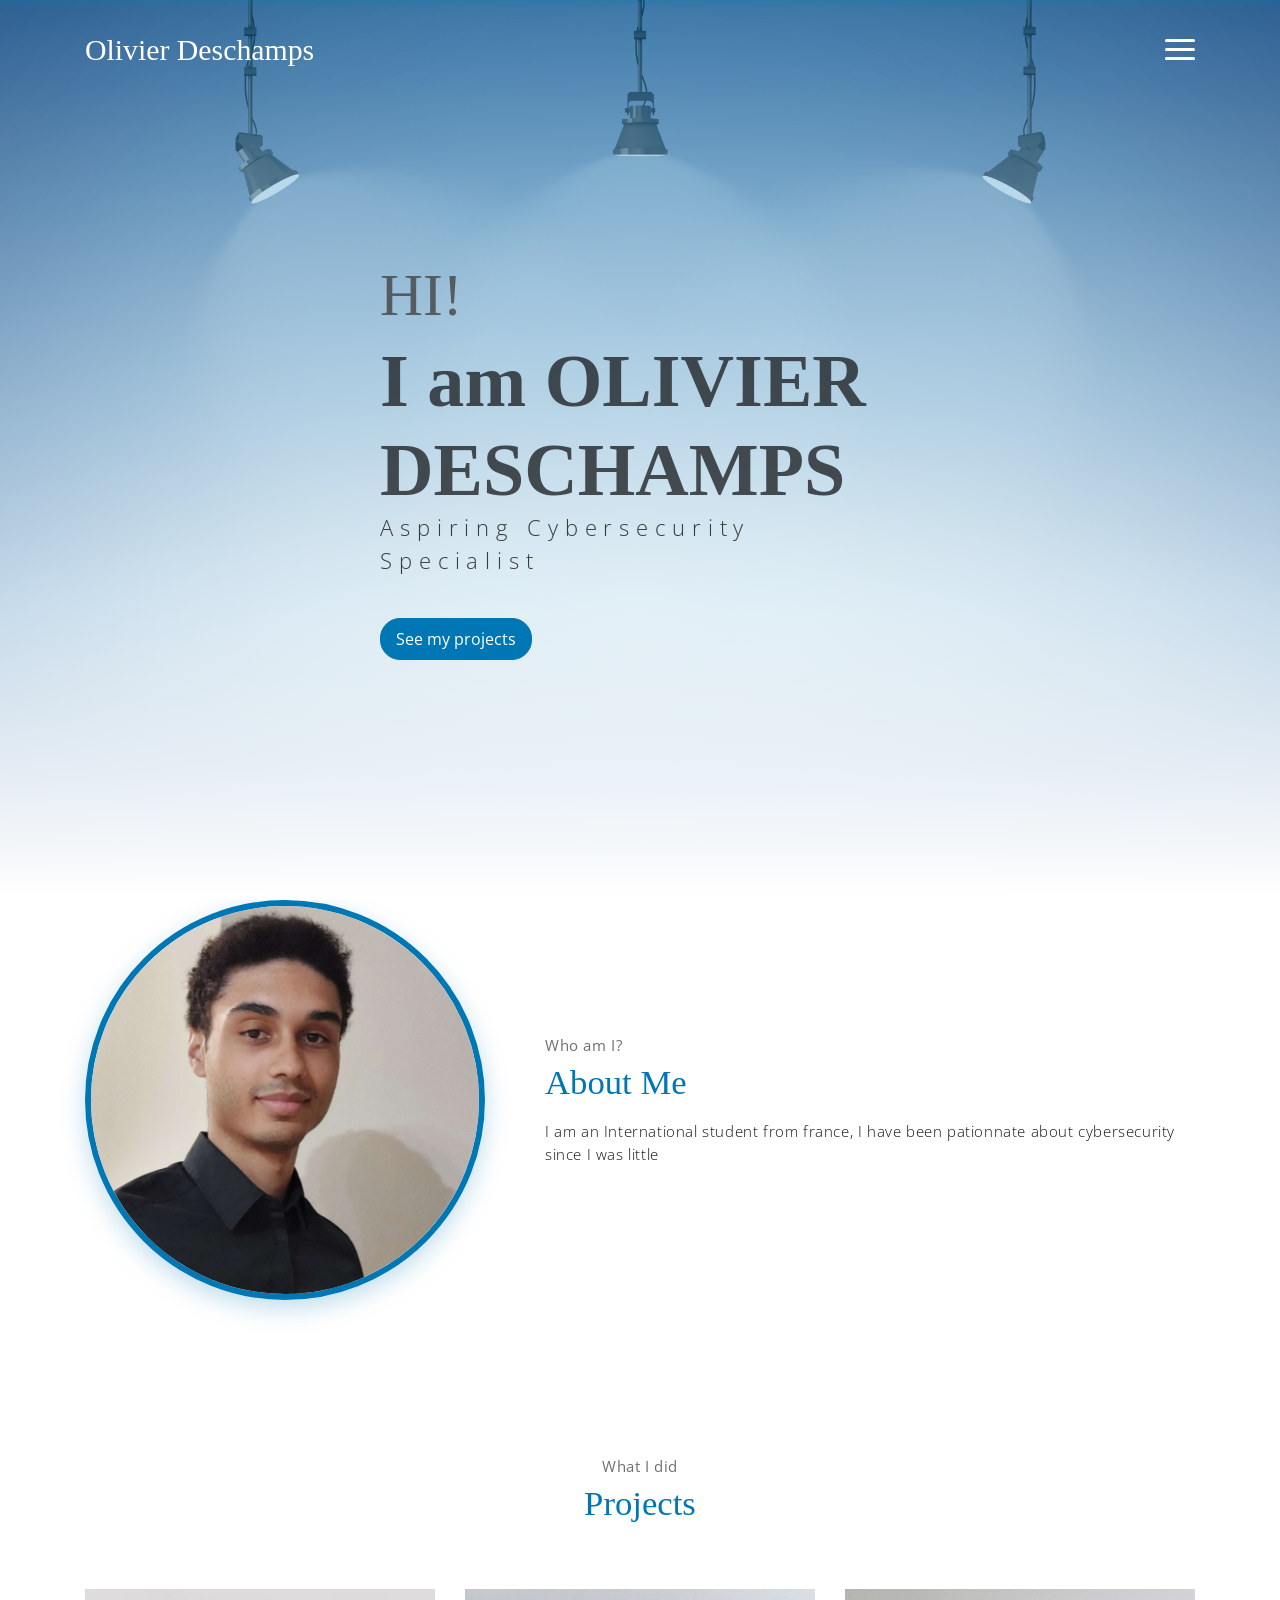
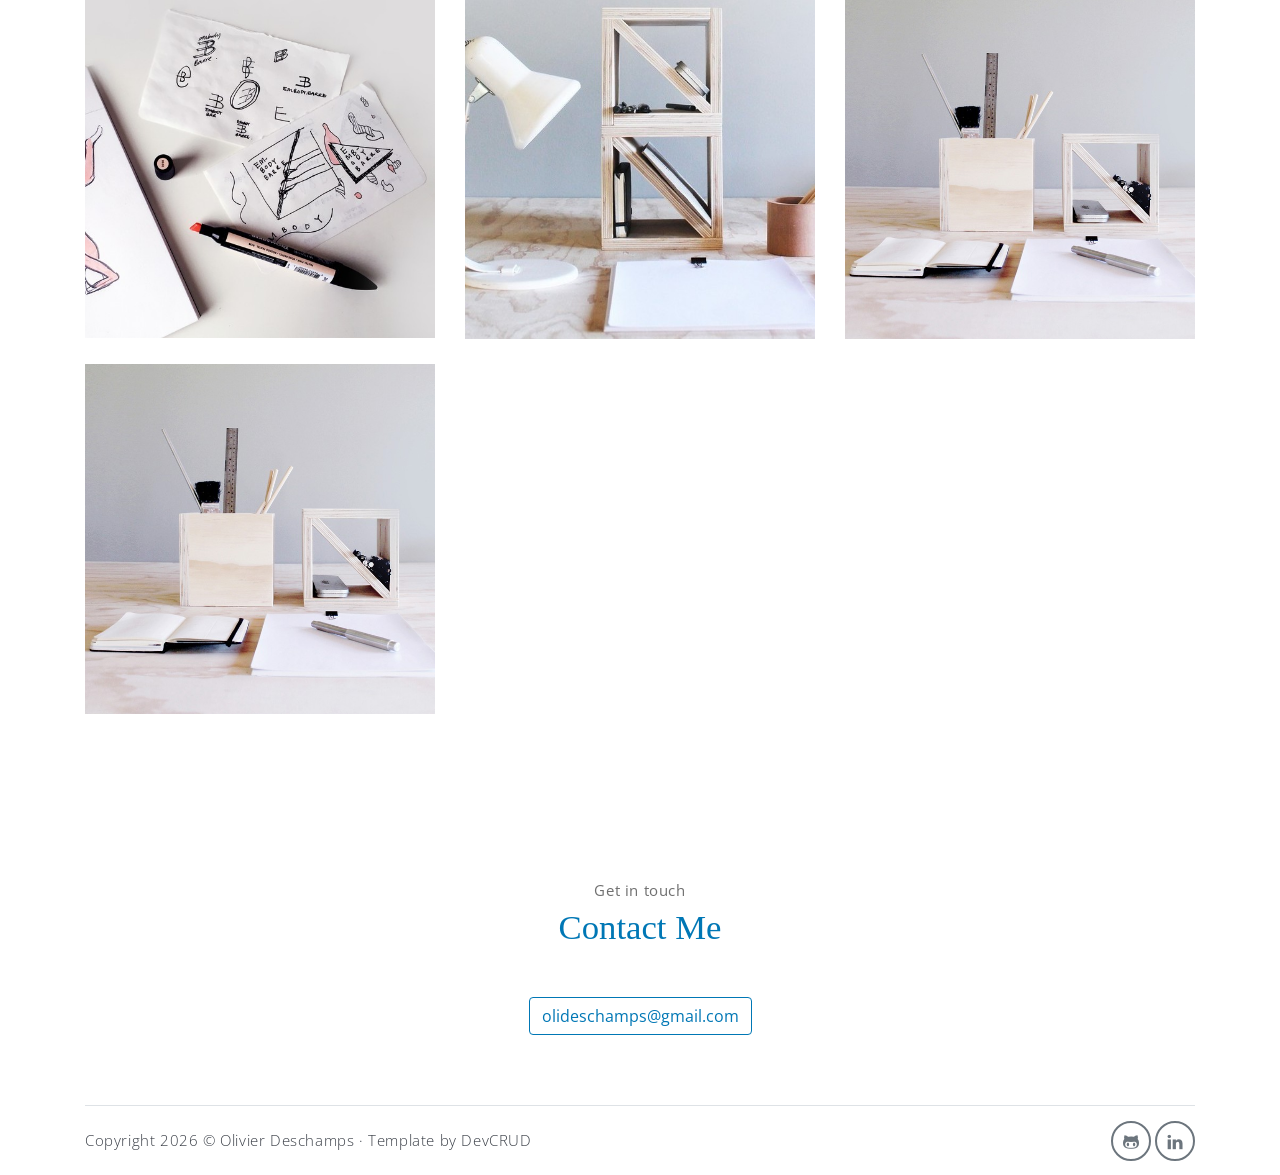
==== index.html @ 142bc1e8 "Changed the .md to html, Found a theme, Changed the theme to match what I wanted, Added my Picture, " ====
<!DOCTYPE html>
<html lang="en">

<head>
    <meta charset="utf-8">
    <meta name="viewport" content="width=device-width, initial-scale=1, shrink-to-fit=no">
    <meta name="description" content="Portfolio of YOUR NAME">
    <title>Olivier Deschamps | Portfolio</title>
    <link rel="stylesheet" href="assets/vendors/themify-icons/css/themify-icons.css">
    <link rel="stylesheet" href="assets/css/meyawo.css">
</head>

<body data-spy="scroll" data-target=".navbar" data-offset="40" id="home">

    <!-- Navbar -->
    <nav class="custom-navbar" data-spy="affix" data-offset-top="20">
        <div class="container">
            <a class="logo" href="index.html">Olivier Deschamps</a>
            <ul class="nav">
                <li class="item"><a class="link" href="#home">Home</a></li>
                <li class="item"><a class="link" href="#about">About</a></li>
                <li class="item"><a class="link" href="#portfolio">Projects</a></li>
                <li class="item"><a class="link" href="#contact">Contact</a></li>
            </ul>
            <a href="javascript:void(0)" id="nav-toggle" class="hamburger hamburger--elastic">
                <div class="hamburger-box">
                    <div class="hamburger-inner"></div>
                </div>
            </a>
        </div>
    </nav>

    <!-- Header -->
    <header id="home" class="header">
        <div class="overlay"></div>
        <div class="header-content container">
            <h1 class="header-title">
                <span class="up">HI!</span>
                <span class="down">I am OLIVIER DESCHAMPS</span>
            </h1>
            <p class="header-subtitle">Aspiring Cybersecurity Specialist</p>
            <a href="#portfolio" class="btn btn-primary">See my projects</a>
        </div>
    </header>

    <!-- About -->
    <section class="section pt-0" id="about">
        <div class="container text-center">
            <div class="about">
                <div class="about-img-holder">
                    <img src="assets/imgs/Olivier.jpg" class="about-img" alt="Photo of Olivier">
                </div>
                <div class="about-caption">
                    <p class="section-subtitle">Who am I?</p>
                    <h2 class="section-title mb-3">About Me</h2>
                    <p>I am an International student from france, I have been pationnate about cybersecurity since I was little</p>
                </div>
            </div>
        </div>
    </section>

    <!-- Projects -->
    <section class="section" id="portfolio">
        <div class="container text-center">
            <p class="section-subtitle">What I did</p>
            <h6 class="section-title mb-6">Projects</h6>
            <div class="row">
                <!-- Most recent project first. Copy one block per project. -->
                <div class="col-md-4">
                    <a href="projects/Azure_Disaster_Recovery_RTO_and_RPO/index.html" class="portfolio-card">
                        <img src="assets/imgs/folio-1.jpg" class="portfolio-card-img" alt="Project One">
                        <span class="portfolio-card-overlay">
                            <span class="portfolio-card-caption">
                                <h4>Project One</h4>
                                <p class="font-weight-normal">Short description</p>
                            </span>
                        </span>
                    </a>
                </div>
                <div class="col-md-4">
                    <a href="projects/project-two/index.html" class="portfolio-card">
                        <img src="assets/imgs/folio-2.jpg" class="portfolio-card-img" alt="Project Two">
                        <span class="portfolio-card-overlay">
                            <span class="portfolio-card-caption">
                                <h4>Project Two</h4>
                                <p class="font-weight-normal">Short description</p>
                            </span>
                        </span>
                    </a>
                </div>
                <div class="col-md-4">
                    <a href="projects/project-three/index.html" class="portfolio-card">
                        <img src="assets/imgs/folio-3.jpg" class="portfolio-card-img" alt="Project Three">
                        <span class="portfolio-card-overlay">
                            <span class="portfolio-card-caption">
                                <h4>Project Three</h4>
                                <p class="font-weight-normal">Short description</p>
                            </span>
                        </span>
                    </a>
                </div>
                                <div class="col-md-4">
                    <a href="projects/project-three/index.html" class="portfolio-card">
                        <img src="assets/imgs/folio-3.jpg" class="portfolio-card-img" alt="Project Three">
                        <span class="portfolio-card-overlay">
                            <span class="portfolio-card-caption">
                                <h4>Project Three</h4>
                                <p class="font-weight-normal">Short description</p>
                            </span>
                        </span>
                    </a>
                </div>
            </div>
        </div>
    </section>


<!-- Here is the DIV to Add Projects -->
<!-- <div class="col-md-4">
    <a href="projects/Azure_Disaster_Recovery_RTO_and_RPO/index.html" class="portfolio-card">
        <img src="assets/imgs/folio-1.jpg" class="portfolio-card-img" alt="Project One">
        <span class="portfolio-card-overlay">
            <span class="portfolio-card-caption">
                <h4>Project One</h4>
                <p class="font-weight-normal">Short description</p>
            </span>
        </span>
    </a>
</div> -->


    <!-- Contact (the template's form needs a backend, so use a plain email link) -->
    <section class="section" id="contact">
        <div class="container text-center">
            <p class="section-subtitle">Get in touch</p>
            <h6 class="section-title mb-5">Contact Me</h6>
            <a href="mailto:olideschamps@gmail.com" class="btn btn-outline-primary rounded">olideschamps@gmail.com</a>
        </div>
    </section>

    <!-- Footer -->
    <div class="container">
        <footer class="footer">
            <p class="mb-0">Copyright
                <script>document.write(new Date().getFullYear())</script> &copy; Olivier Deschamps
                &middot; Template by <a href="http://www.devcrud.com">DevCRUD</a>
            </p>
            <div class="social-links text-right m-auto ml-sm-auto">
                <a href="https://github.com/OliDeschamps" class="link"><i class="ti-github"></i></a>
                <a href="https://www.linkedin.com/in/olivier-deschamps/" class="link"><i class="ti-linkedin"></i></a>
            </div>
        </footer>
    </div>

    <script src="assets/vendors/jquery/jquery-3.4.1.js"></script>
    <script src="assets/vendors/bootstrap/bootstrap.bundle.js"></script>
    <script src="assets/vendors/bootstrap/bootstrap.affix.js"></script>
    <script src="assets/js/meyawo.js"></script>

</body>

</html>
---- assets/vendors/themify-icons/css/themify-icons.css ----
@font-face {
	font-family: 'themify';
	src:url("../fonts/themify.eot?-fvbane");
	src:url("../fonts/themify.eot?#iefix-fvbane") format("embedded-opentype"),
		url("../fonts/themify.woff?-fvbane") format("woff"),
		url("../fonts/themify.ttf?-fvbane") format("truetype"),
		url("../fonts/themify.svg?-fvbane#themify") format("svg");
	font-weight: normal;
	font-style: normal;
}

[class^="ti-"], [class*=" ti-"] {
	font-family: 'themify';
	speak: none;
	font-style: normal;
	font-weight: normal;
	font-variant: normal;
	text-transform: none;
	line-height: 1;

	/* Better Font Rendering =========== */
	-webkit-font-smoothing: antialiased;
	-moz-osx-font-smoothing: grayscale;
}

.ti-wand:before {
	content: "\e600";
}
.ti-volume:before {
	content: "\e601";
}
.ti-user:before {
	content: "\e602";
}
.ti-unlock:before {
	content: "\e603";
}
.ti-unlink:before {
	content: "\e604";
}
.ti-trash:before {
	content: "\e605";
}
.ti-thought:before {
	content: "\e606";
}
.ti-target:before {
	content: "\e607";
}
.ti-tag:before {
	content: "\e608";
}
.ti-tablet:before {
	content: "\e609";
}
.ti-star:before {
	content: "\e60a";
}
.ti-spray:before {
	content: "\e60b";
}
.ti-signal:before {
	content: "\e60c";
}
.ti-shopping-cart:before {
	content: "\e60d";
}
.ti-shopping-cart-full:before {
	content: "\e60e";
}
.ti-settings:before {
	content: "\e60f";
}
.ti-search:before {
	content: "\e610";
}
.ti-zoom-in:before {
	content: "\e611";
}
.ti-zoom-out:before {
	content: "\e612";
}
.ti-cut:before {
	content: "\e613";
}
.ti-ruler:before {
	content: "\e614";
}
.ti-ruler-pencil:before {
	content: "\e615";
}
.ti-ruler-alt:before {
	content: "\e616";
}
.ti-bookmark:before {
	content: "\e617";
}
.ti-bookmark-alt:before {
	content: "\e618";
}
.ti-reload:before {
	content: "\e619";
}
.ti-plus:before {
	content: "\e61a";
}
.ti-pin:before {
	content: "\e61b";
}
.ti-pencil:before {
	content: "\e61c";
}
.ti-pencil-alt:before {
	content: "\e61d";
}
.ti-paint-roller:before {
	content: "\e61e";
}
.ti-paint-bucket:before {
	content: "\e61f";
}
.ti-na:before {
	content: "\e620";
}
.ti-mobile:before {
	content: "\e621";
}
.ti-minus:before {
	content: "\e622";
}
.ti-medall:before {
	content: "\e623";
}
.ti-medall-alt:before {
	content: "\e624";
}
.ti-marker:before {
	content: "\e625";
}
.ti-marker-alt:before {
	content: "\e626";
}
.ti-arrow-up:before {
	content: "\e627";
}
.ti-arrow-right:before {
	content: "\e628";
}
.ti-arrow-left:before {
	content: "\e629";
}
.ti-arrow-down:before {
	content: "\e62a";
}
.ti-lock:before {
	content: "\e62b";
}
.ti-location-arrow:before {
	content: "\e62c";
}
.ti-link:before {
	content: "\e62d";
}
.ti-layout:before {
	content: "\e62e";
}
.ti-layers:before {
	content: "\e62f";
}
.ti-layers-alt:before {
	content: "\e630";
}
.ti-key:before {
	content: "\e631";
}
.ti-import:before {
	content: "\e632";
}
.ti-image:before {
	content: "\e633";
}
.ti-heart:before {
	content: "\e634";
}
.ti-heart-broken:before {
	content: "\e635";
}
.ti-hand-stop:before {
	content: "\e636";
}
.ti-hand-open:before {
	content: "\e637";
}
.ti-hand-drag:before {
	content: "\e638";
}
.ti-folder:before {
	content: "\e639";
}
.ti-flag:before {
	content: "\e63a";
}
.ti-flag-alt:before {
	content: "\e63b";
}
.ti-flag-alt-2:before {
	content: "\e63c";
}
.ti-eye:before {
	content: "\e63d";
}
.ti-export:before {
	content: "\e63e";
}
.ti-exchange-vertical:before {
	content: "\e63f";
}
.ti-desktop:before {
	content: "\e640";
}
.ti-cup:before {
	content: "\e641";
}
.ti-crown:before {
	content: "\e642";
}
.ti-comments:before {
	content: "\e643";
}
.ti-comment:before {
	content: "\e644";
}
.ti-comment-alt:before {
	content: "\e645";
}
.ti-close:before {
	content: "\e646";
}
.ti-clip:before {
	content: "\e647";
}
.ti-angle-up:before {
	content: "\e648";
}
.ti-angle-right:before {
	content: "\e649";
}
.ti-angle-left:before {
	content: "\e64a";
}
.ti-angle-down:before {
	content: "\e64b";
}
.ti-check:before {
	content: "\e64c";
}
.ti-check-box:before {
	content: "\e64d";
}
.ti-camera:before {
	content: "\e64e";
}
.ti-announcement:before {
	content: "\e64f";
}
.ti-brush:before {
	content: "\e650";
}
.ti-briefcase:before {
	content: "\e651";
}
.ti-bolt:before {
	content: "\e652";
}
.ti-bolt-alt:before {
	content: "\e653";
}
.ti-blackboard:before {
	content: "\e654";
}
.ti-bag:before {
	content: "\e655";
}
.ti-move:before {
	content: "\e656";
}
.ti-arrows-vertical:before {
	content: "\e657";
}
.ti-arrows-horizontal:before {
	content: "\e658";
}
.ti-fullscreen:before {
	content: "\e659";
}
.ti-arrow-top-right:before {
	content: "\e65a";
}
.ti-arrow-top-left:before {
	content: "\e65b";
}
.ti-arrow-circle-up:before {
	content: "\e65c";
}
.ti-arrow-circle-right:before {
	content: "\e65d";
}
.ti-arrow-circle-left:before {
	content: "\e65e";
}
.ti-arrow-circle-down:before {
	content: "\e65f";
}
.ti-angle-double-up:before {
	content: "\e660";
}
.ti-angle-double-right:before {
	content: "\e661";
}
.ti-angle-double-left:before {
	content: "\e662";
}
.ti-angle-double-down:before {
	content: "\e663";
}
.ti-zip:before {
	content: "\e664";
}
.ti-world:before {
	content: "\e665";
}
.ti-wheelchair:before {
	content: "\e666";
}
.ti-view-list:before {
	content: "\e667";
}
.ti-view-list-alt:before {
	content: "\e668";
}
.ti-view-grid:before {
	content: "\e669";
}
.ti-uppercase:before {
	content: "\e66a";
}
.ti-upload:before {
	content: "\e66b";
}
.ti-underline:before {
	content: "\e66c";
}
.ti-truck:before {
	content: "\e66d";
}
.ti-timer:before {
	content: "\e66e";
}
.ti-ticket:before {
	content: "\e66f";
}
.ti-thumb-up:before {
	content: "\e670";
}
.ti-thumb-down:before {
	content: "\e671";
}
.ti-text:before {
	content: "\e672";
}
.ti-stats-up:before {
	content: "\e673";
}
.ti-stats-down:before {
	content: "\e674";
}
.ti-split-v:before {
	content: "\e675";
}
.ti-split-h:before {
	content: "\e676";
}
.ti-smallcap:before {
	content: "\e677";
}
.ti-shine:before {
	content: "\e678";
}
.ti-shift-right:before {
	content: "\e679";
}
.ti-shift-left:before {
	content: "\e67a";
}
.ti-shield:before {
	content: "\e67b";
}
.ti-notepad:before {
	content: "\e67c";
}
.ti-server:before {
	content: "\e67d";
}
.ti-quote-right:before {
	content: "\e67e";
}
.ti-quote-left:before {
	content: "\e67f";
}
.ti-pulse:before {
	content: "\e680";
}
.ti-printer:before {
	content: "\e681";
}
.ti-power-off:before {
	content: "\e682";
}
.ti-plug:before {
	content: "\e683";
}
.ti-pie-chart:before {
	content: "\e684";
}
.ti-paragraph:before {
	content: "\e685";
}
.ti-panel:before {
	content: "\e686";
}
.ti-package:before {
	content: "\e687";
}
.ti-music:before {
	content: "\e688";
}
.ti-music-alt:before {
	content: "\e689";
}
.ti-mouse:before {
	content: "\e68a";
}
.ti-mouse-alt:before {
	content: "\e68b";
}
.ti-money:before {
	content: "\e68c";
}
.ti-microphone:before {
	content: "\e68d";
}
.ti-menu:before {
	content: "\e68e";
}
.ti-menu-alt:before {
	content: "\e68f";
}
.ti-map:before {
	content: "\e690";
}
.ti-map-alt:before {
	content: "\e691";
}
.ti-loop:before {
	content: "\e692";
}
.ti-location-pin:before {
	content: "\e693";
}
.ti-list:before {
	content: "\e694";
}
.ti-light-bulb:before {
	content: "\e695";
}
.ti-Italic:before {
	content: "\e696";
}
.ti-info:before {
	content: "\e697";
}
.ti-infinite:before {
	content: "\e698";
}
.ti-id-badge:before {
	content: "\e699";
}
.ti-hummer:before {
	content: "\e69a";
}
.ti-home:before {
	content: "\e69b";
}
.ti-help:before {
	content: "\e69c";
}
.ti-headphone:before {
	content: "\e69d";
}
.ti-harddrives:before {
	content: "\e69e";
}
.ti-harddrive:before {
	content: "\e69f";
}
.ti-gift:before {
	content: "\e6a0";
}
.ti-game:before {
	content: "\e6a1";
}
.ti-filter:before {
	content: "\e6a2";
}
.ti-files:before {
	content: "\e6a3";
}
.ti-file:before {
	content: "\e6a4";
}
.ti-eraser:before {
	content: "\e6a5";
}
.ti-envelope:before {
	content: "\e6a6";
}
.ti-download:before {
	content: "\e6a7";
}
.ti-direction:before {
	content: "\e6a8";
}
.ti-direction-alt:before {
	content: "\e6a9";
}
.ti-dashboard:before {
	content: "\e6aa";
}
.ti-control-stop:before {
	content: "\e6ab";
}
.ti-control-shuffle:before {
	content: "\e6ac";
}
.ti-control-play:before {
	content: "\e6ad";
}
.ti-control-pause:before {
	content: "\e6ae";
}
.ti-control-forward:before {
	content: "\e6af";
}
.ti-control-backward:before {
	content: "\e6b0";
}
.ti-cloud:before {
	content: "\e6b1";
}
.ti-cloud-up:before {
	content: "\e6b2";
}
.ti-cloud-down:before {
	content: "\e6b3";
}
.ti-clipboard:before {
	content: "\e6b4";
}
.ti-car:before {
	content: "\e6b5";
}
.ti-calendar:before {
	content: "\e6b6";
}
.ti-book:before {
	content: "\e6b7";
}
.ti-bell:before {
	content: "\e6b8";
}
.ti-basketball:before {
	content: "\e6b9";
}
.ti-bar-chart:before {
	content: "\e6ba";
}
.ti-bar-chart-alt:before {
	content: "\e6bb";
}
.ti-back-right:before {
	content: "\e6bc";
}
.ti-back-left:before {
	content: "\e6bd";
}
.ti-arrows-corner:before {
	content: "\e6be";
}
.ti-archive:before {
	content: "\e6bf";
}
.ti-anchor:before {
	content: "\e6c0";
}
.ti-align-right:before {
	content: "\e6c1";
}
.ti-align-left:before {
	content: "\e6c2";
}
.ti-align-justify:before {
	content: "\e6c3";
}
.ti-align-center:before {
	content: "\e6c4";
}
.ti-alert:before {
	content: "\e6c5";
}
.ti-alarm-clock:before {
	content: "\e6c6";
}
.ti-agenda:before {
	content: "\e6c7";
}
.ti-write:before {
	content: "\e6c8";
}
.ti-window:before {
	content: "\e6c9";
}
.ti-widgetized:before {
	content: "\e6ca";
}
.ti-widget:before {
	content: "\e6cb";
}
.ti-widget-alt:before {
	content: "\e6cc";
}
.ti-wallet:before {
	content: "\e6cd";
}
.ti-video-clapper:before {
	content: "\e6ce";
}
.ti-video-camera:before {
	content: "\e6cf";
}
.ti-vector:before {
	content: "\e6d0";
}
.ti-themify-logo:before {
	content: "\e6d1";
}
.ti-themify-favicon:before {
	content: "\e6d2";
}
.ti-themify-favicon-alt:before {
	content: "\e6d3";
}
.ti-support:before {
	content: "\e6d4";
}
.ti-stamp:before {
	content: "\e6d5";
}
.ti-split-v-alt:before {
	content: "\e6d6";
}
.ti-slice:before {
	content: "\e6d7";
}
.ti-shortcode:before {
	content: "\e6d8";
}
.ti-shift-right-alt:before {
	content: "\e6d9";
}
.ti-shift-left-alt:before {
	content: "\e6da";
}
.ti-ruler-alt-2:before {
	content: "\e6db";
}
.ti-receipt:before {
	content: "\e6dc";
}
.ti-pin2:before {
	content: "\e6dd";
}
.ti-pin-alt:before {
	content: "\e6de";
}
.ti-pencil-alt2:before {
	content: "\e6df";
}
.ti-palette:before {
	content: "\e6e0";
}
.ti-more:before {
	content: "\e6e1";
}
.ti-more-alt:before {
	content: "\e6e2";
}
.ti-microphone-alt:before {
	content: "\e6e3";
}
.ti-magnet:before {
	content: "\e6e4";
}
.ti-line-double:before {
	content: "\e6e5";
}
.ti-line-dotted:before {
	content: "\e6e6";
}
.ti-line-dashed:before {
	content: "\e6e7";
}
.ti-layout-width-full:before {
	content: "\e6e8";
}
.ti-layout-width-default:before {
	content: "\e6e9";
}
.ti-layout-width-default-alt:before {
	content: "\e6ea";
}
.ti-layout-tab:before {
	content: "\e6eb";
}
.ti-layout-tab-window:before {
	content: "\e6ec";
}
.ti-layout-tab-v:before {
	content: "\e6ed";
}
.ti-layout-tab-min:before {
	content: "\e6ee";
}
.ti-layout-slider:before {
	content: "\e6ef";
}
.ti-layout-slider-alt:before {
	content: "\e6f0";
}
.ti-layout-sidebar-right:before {
	content: "\e6f1";
}
.ti-layout-sidebar-none:before {
	content: "\e6f2";
}
.ti-layout-sidebar-left:before {
	content: "\e6f3";
}
.ti-layout-placeholder:before {
	content: "\e6f4";
}
.ti-layout-menu:before {
	content: "\e6f5";
}
.ti-layout-menu-v:before {
	content: "\e6f6";
}
.ti-layout-menu-separated:before {
	content: "\e6f7";
}
.ti-layout-menu-full:before {
	content: "\e6f8";
}
.ti-layout-media-right-alt:before {
	content: "\e6f9";
}
.ti-layout-media-right:before {
	content: "\e6fa";
}
.ti-layout-media-overlay:before {
	content: "\e6fb";
}
.ti-layout-media-overlay-alt:before {
	content: "\e6fc";
}
.ti-layout-media-overlay-alt-2:before {
	content: "\e6fd";
}
.ti-layout-media-left-alt:before {
	content: "\e6fe";
}
.ti-layout-media-left:before {
	content: "\e6ff";
}
.ti-layout-media-center-alt:before {
	content: "\e700";
}
.ti-layout-media-center:before {
	content: "\e701";
}
.ti-layout-list-thumb:before {
	content: "\e702";
}
.ti-layout-list-thumb-alt:before {
	content: "\e703";
}
.ti-layout-list-post:before {
	content: "\e704";
}
.ti-layout-list-large-image:before {
	content: "\e705";
}
.ti-layout-line-solid:before {
	content: "\e706";
}
.ti-layout-grid4:before {
	content: "\e707";
}
.ti-layout-grid3:before {
	content: "\e708";
}
.ti-layout-grid2:before {
	content: "\e709";
}
.ti-layout-grid2-thumb:before {
	content: "\e70a";
}
.ti-layout-cta-right:before {
	content: "\e70b";
}
.ti-layout-cta-left:before {
	content: "\e70c";
}
.ti-layout-cta-center:before {
	content: "\e70d";
}
.ti-layout-cta-btn-right:before {
	content: "\e70e";
}
.ti-layout-cta-btn-left:before {
	content: "\e70f";
}
.ti-layout-column4:before {
	content: "\e710";
}
.ti-layout-column3:before {
	content: "\e711";
}
.ti-layout-column2:before {
	content: "\e712";
}
.ti-layout-accordion-separated:before {
	content: "\e713";
}
.ti-layout-accordion-merged:before {
	content: "\e714";
}
.ti-layout-accordion-list:before {
	content: "\e715";
}
.ti-ink-pen:before {
	content: "\e716";
}
.ti-info-alt:before {
	content: "\e717";
}
.ti-help-alt:before {
	content: "\e718";
}
.ti-headphone-alt:before {
	content: "\e719";
}
.ti-hand-point-up:before {
	content: "\e71a";
}
.ti-hand-point-right:before {
	content: "\e71b";
}
.ti-hand-point-left:before {
	content: "\e71c";
}
.ti-hand-point-down:before {
	content: "\e71d";
}
.ti-gallery:before {
	content: "\e71e";
}
.ti-face-smile:before {
	content: "\e71f";
}
.ti-face-sad:before {
	content: "\e720";
}
.ti-credit-card:before {
	content: "\e721";
}
.ti-control-skip-forward:before {
	content: "\e722";
}
.ti-control-skip-backward:before {
	content: "\e723";
}
.ti-control-record:before {
	content: "\e724";
}
.ti-control-eject:before {
	content: "\e725";
}
.ti-comments-smiley:before {
	content: "\e726";
}
.ti-brush-alt:before {
	content: "\e727";
}
.ti-youtube:before {
	content: "\e728";
}
.ti-vimeo:before {
	content: "\e729";
}
.ti-twitter:before {
	content: "\e72a";
}
.ti-time:before {
	content: "\e72b";
}
.ti-tumblr:before {
	content: "\e72c";
}
.ti-skype:before {
	content: "\e72d";
}
.ti-share:before {
	content: "\e72e";
}
.ti-share-alt:before {
	content: "\e72f";
}
.ti-rocket:before {
	content: "\e730";
}
.ti-pinterest:before {
	content: "\e731";
}
.ti-new-window:before {
	content: "\e732";
}
.ti-microsoft:before {
	content: "\e733";
}
.ti-list-ol:before {
	content: "\e734";
}
.ti-linkedin:before {
	content: "\e735";
}
.ti-layout-sidebar-2:before {
	content: "\e736";
}
.ti-layout-grid4-alt:before {
	content: "\e737";
}
.ti-layout-grid3-alt:before {
	content: "\e738";
}
.ti-layout-grid2-alt:before {
	content: "\e739";
}
.ti-layout-column4-alt:before {
	content: "\e73a";
}
.ti-layout-column3-alt:before {
	content: "\e73b";
}
.ti-layout-column2-alt:before {
	content: "\e73c";
}
.ti-instagram:before {
	content: "\e73d";
}
.ti-google:before {
	content: "\e73e";
}
.ti-github:before {
	content: "\e73f";
}
.ti-flickr:before {
	content: "\e740";
}
.ti-facebook:before {
	content: "\e741";
}
.ti-dropbox:before {
	content: "\e742";
}
.ti-dribbble:before {
	content: "\e743";
}
.ti-apple:before {
	content: "\e744";
}
.ti-android:before {
	content: "\e745";
}
.ti-save:before {
	content: "\e746";
}
.ti-save-alt:before {
	content: "\e747";
}
.ti-yahoo:before {
	content: "\e748";
}
.ti-wordpress:before {
	content: "\e749";
}
.ti-vimeo-alt:before {
	content: "\e74a";
}
.ti-twitter-alt:before {
	content: "\e74b";
}
.ti-tumblr-alt:before {
	content: "\e74c";
}
.ti-trello:before {
	content: "\e74d";
}
.ti-stack-overflow:before {
	content: "\e74e";
}
.ti-soundcloud:before {
	content: "\e74f";
}
.ti-sharethis:before {
	content: "\e750";
}
.ti-sharethis-alt:before {
	content: "\e751";
}
.ti-reddit:before {
	content: "\e752";
}
.ti-pinterest-alt:before {
	content: "\e753";
}
.ti-microsoft-alt:before {
	content: "\e754";
}
.ti-linux:before {
	content: "\e755";
}
.ti-jsfiddle:before {
	content: "\e756";
}
.ti-joomla:before {
	content: "\e757";
}
.ti-html5:before {
	content: "\e758";
}
.ti-flickr-alt:before {
	content: "\e759";
}
.ti-email:before {
	content: "\e75a";
}
.ti-drupal:before {
	content: "\e75b";
}
.ti-dropbox-alt:before {
	content: "\e75c";
}
.ti-css3:before {
	content: "\e75d";
}
.ti-rss:before {
	content: "\e75e";
}
.ti-rss-alt:before {
	content: "\e75f";
}
---- assets/css/meyawo.css ----
@charset "UTF-8";
/*!
=========================================================
* Meyawo Landing page
=========================================================

* Copyright: 2019 DevCRUD (https://devcrud.com)
* Licensed: (https://devcrud.com/licenses)
* Coded by www.devcrud.com

=========================================================

* The above copyright notice and this permission notice shall be included in all copies or substantial portions of the Software.
*/


/*
My Comments:
Replaced all the #695aa6 with LinkedIn Blue #0077b5

Other Candidates were 
#67bed9 and #2b7a9e 


----

My Colors

Originals : #695aa6 ; 105, 90, 166 ; #594c8d, #544885, #4f437d
LinkedIn Professional Blue without soul : #0077b5 ; 0, 119, 181 ; #00689e ; #005b8a ; #00507a


*/

@import url("https://fonts.googleapis.com/css?family=Baloo+Paaji|Open+Sans:300,300i,400,400i,600,600i,700,700i");
:root {
  --blue: #1e549f;
  --indigo: #0077b5;
  --purple: #6f42c1;
  --pink: #e83e8c;
  --red: #ec185d;
  --orange: #ff6d02;
  --yellow: #ffc107;
  --green: #1bb74f;
  --teal: #20c997;
  --cyan: #17a2b8;
  --white: #fff;
  --gray: #6c757d;
  --gray-dark: #393e46;
  --primary: #0077b5;
  --secondary: #393e46;
  --success: #1bb74f;
  --info: #17a2b8;
  --warning: #ff6d02;
  --danger: #ec185d;
  --light: #f8f9fa;
  --dark: #212529;
  --breakpoint-xs: 0;
  --breakpoint-sm: 576px;
  --breakpoint-md: 768px;
  --breakpoint-lg: 992px;
  --breakpoint-xl: 1200px;
  --font-family-sans-serif: "Open Sans", sans-serif;
  --font-family-monospace: SFMono-Regular, Menlo, Monaco, Consolas, "Liberation Mono", "Courier New", monospace;
}

*,
*::before,
*::after {
  box-sizing: border-box;
}

html {
  font-family: sans-serif;
  line-height: 1.15;
  -webkit-text-size-adjust: 100%;
  -webkit-tap-highlight-color: rgba(0, 0, 0, 0);
}

article, aside, figcaption, figure, footer, header, hgroup, main, nav, section {
  display: block;
}

body {
  margin: 0;
  font-family: "Open Sans", sans-serif;
  font-size: 1rem;
  font-weight: 400;
  line-height: 1.5;
  color: #212529;
  text-align: left;
  background-color: #fff;
}

[tabindex="-1"]:focus {
  outline: 0 !important;
}

hr {
  box-sizing: content-box;
  height: 0;
  overflow: visible;
}

h1, h2, h3, h4, h5, h6 {
  margin-top: 0;
  margin-bottom: 0.5rem;
}

p {
  margin-top: 0;
  margin-bottom: 1rem;
}

abbr[title],
abbr[data-original-title] {
  text-decoration: underline;
  -webkit-text-decoration: underline dotted;
          text-decoration: underline dotted;
  cursor: help;
  border-bottom: 0;
  -webkit-text-decoration-skip-ink: none;
          text-decoration-skip-ink: none;
}

address {
  margin-bottom: 1rem;
  font-style: normal;
  line-height: inherit;
}

ol,
ul,
dl {
  margin-top: 0;
  margin-bottom: 1rem;
}

ol ol,
ul ul,
ol ul,
ul ol {
  margin-bottom: 0;
}

dt {
  font-weight: 700;
}

dd {
  margin-bottom: .5rem;
  margin-left: 0;
}

blockquote {
  margin: 0 0 1rem;
}

b,
strong {
  font-weight: bolder;
}

small {
  font-size: 80%;
}

sub,
sup {
  position: relative;
  font-size: 75%;
  line-height: 0;
  vertical-align: baseline;
}

sub {
  bottom: -.25em;
}

sup {
  top: -.5em;
}

a {
  color: #0077b5;
  text-decoration: none;
  background-color: transparent;
}

a:hover {
  color: #493f75;
  text-decoration: none;
}

a:not([href]):not([tabindex]) {
  color: inherit;
  text-decoration: none;
}

a:not([href]):not([tabindex]):hover, a:not([href]):not([tabindex]):focus {
  color: inherit;
  text-decoration: none;
}

a:not([href]):not([tabindex]):focus {
  outline: 0;
}

pre,
code,
kbd,
samp {
  font-family: SFMono-Regular, Menlo, Monaco, Consolas, "Liberation Mono", "Courier New", monospace;
  font-size: 1em;
}

pre {
  margin-top: 0;
  margin-bottom: 1rem;
  overflow: auto;
}

figure {
  margin: 0 0 1rem;
}

img {
  vertical-align: middle;
  border-style: none;
}

svg {
  overflow: hidden;
  vertical-align: middle;
}

table {
  border-collapse: collapse;
}

caption {
  padding-top: 0.75rem;
  padding-bottom: 0.75rem;
  color: #6c757d;
  text-align: left;
  caption-side: bottom;
}

th {
  text-align: inherit;
}

label {
  display: inline-block;
  margin-bottom: 0.5rem;
}

button {
  border-radius: 0;
}

button:focus {
  outline: 1px dotted;
  outline: 5px auto -webkit-focus-ring-color;
}

input,
button,
select,
optgroup,
textarea {
  margin: 0;
  font-family: inherit;
  font-size: inherit;
  line-height: inherit;
}

button,
input {
  overflow: visible;
}

button,
select {
  text-transform: none;
}

select {
  word-wrap: normal;
}

button,
[type="button"],
[type="reset"],
[type="submit"] {
  -webkit-appearance: button;
}

button:not(:disabled),
[type="button"]:not(:disabled),
[type="reset"]:not(:disabled),
[type="submit"]:not(:disabled) {
  cursor: pointer;
}

button::-moz-focus-inner,
[type="button"]::-moz-focus-inner,
[type="reset"]::-moz-focus-inner,
[type="submit"]::-moz-focus-inner {
  padding: 0;
  border-style: none;
}

input[type="radio"],
input[type="checkbox"] {
  box-sizing: border-box;
  padding: 0;
}

input[type="date"],
input[type="time"],
input[type="datetime-local"],
input[type="month"] {
  -webkit-appearance: listbox;
}

textarea {
  overflow: auto;
  resize: vertical;
}

fieldset {
  min-width: 0;
  padding: 0;
  margin: 0;
  border: 0;
}

legend {
  display: block;
  width: 100%;
  max-width: 100%;
  padding: 0;
  margin-bottom: .5rem;
  font-size: 1.5rem;
  line-height: inherit;
  color: inherit;
  white-space: normal;
}

progress {
  vertical-align: baseline;
}

[type="number"]::-webkit-inner-spin-button,
[type="number"]::-webkit-outer-spin-button {
  height: auto;
}

[type="search"] {
  outline-offset: -2px;
  -webkit-appearance: none;
}

[type="search"]::-webkit-search-decoration {
  -webkit-appearance: none;
}

::-webkit-file-upload-button {
  font: inherit;
  -webkit-appearance: button;
}

output {
  display: inline-block;
}

summary {
  display: list-item;
  cursor: pointer;
}

template {
  display: none;
}

[hidden] {
  display: none !important;
}

h1, h2, h3, h4, h5, h6,
.h1, .h2, .h3, .h4, .h5, .h6 {
  margin-bottom: 0.5rem;
  font-weight: 500;
  line-height: 1.2;
}

h1, .h1 {
  font-size: 2.5rem;
}

h2, .h2 {
  font-size: 2rem;
}

h3, .h3 {
  font-size: 1.75rem;
}

h4, .h4 {
  font-size: 1.5rem;
}

h5, .h5 {
  font-size: 1.25rem;
}

h6, .h6 {
  font-size: 1rem;
}

.lead {
  font-size: 1.25rem;
  font-weight: 300;
}

.display-1 {
  font-size: 6rem;
  font-weight: 300;
  line-height: 1.2;
}

.display-2 {
  font-size: 5.5rem;
  font-weight: 300;
  line-height: 1.2;
}

.display-3 {
  font-size: 4.5rem;
  font-weight: 300;
  line-height: 1.2;
}

.display-4 {
  font-size: 3.5rem;
  font-weight: 300;
  line-height: 1.2;
}

hr {
  margin-top: 1rem;
  margin-bottom: 1rem;
  border: 0;
  border-top: 1px solid rgba(0, 0, 0, 0.1);
}

small,
.small {
  font-size: 80%;
  font-weight: 400;
}

mark,
.mark {
  padding: 0.2em;
  background-color: #fcf8e3;
}

.list-unstyled {
  padding-left: 0;
  list-style: none;
}

.list-inline {
  padding-left: 0;
  list-style: none;
}

.list-inline-item {
  display: inline-block;
}

.list-inline-item:not(:last-child) {
  margin-right: 0.5rem;
}

.initialism {
  font-size: 90%;
  text-transform: uppercase;
}

.blockquote {
  margin-bottom: 1rem;
  font-size: 1.25rem;
}

.blockquote-footer {
  display: block;
  font-size: 80%;
  color: #6c757d;
}

.blockquote-footer::before {
  content: "\2014\00A0";
}

.img-fluid {
  max-width: 100%;
  height: auto;
}

.img-thumbnail {
  padding: 0.25rem;
  background-color: #fff;
  border: 1px solid #dee2e6;
  border-radius: 0.25rem;
  max-width: 100%;
  height: auto;
}

.figure {
  display: inline-block;
}

.figure-img {
  margin-bottom: 0.5rem;
  line-height: 1;
}

.figure-caption {
  font-size: 90%;
  color: #6c757d;
}

code {
  font-size: 87.5%;
  color: #e83e8c;
  word-break: break-word;
}

a > code {
  color: inherit;
}

kbd {
  padding: 0.2rem 0.4rem;
  font-size: 87.5%;
  color: #fff;
  background-color: #212529;
  border-radius: 0.2rem;
}

kbd kbd {
  padding: 0;
  font-size: 100%;
  font-weight: 700;
}

pre {
  display: block;
  font-size: 87.5%;
  color: #212529;
}

pre code {
  font-size: inherit;
  color: inherit;
  word-break: normal;
}

.pre-scrollable {
  max-height: 340px;
  overflow-y: scroll;
}

.container {
  width: 100%;
  padding-right: 15px;
  padding-left: 15px;
  margin-right: auto;
  margin-left: auto;
}

@media (min-width: 576px) {
  .container {
    max-width: 540px;
  }
}

@media (min-width: 768px) {
  .container {
    max-width: 720px;
  }
}

@media (min-width: 992px) {
  .container {
    max-width: 960px;
  }
}

@media (min-width: 1200px) {
  .container {
    max-width: 1140px;
  }
}

.container-fluid {
  width: 100%;
  padding-right: 15px;
  padding-left: 15px;
  margin-right: auto;
  margin-left: auto;
}

.row {
  display: -webkit-box;
  display: -webkit-flex;
  display: -ms-flexbox;
  display: flex;
  -webkit-flex-wrap: wrap;
      -ms-flex-wrap: wrap;
          flex-wrap: wrap;
  margin-right: -15px;
  margin-left: -15px;
}

.no-gutters {
  margin-right: 0;
  margin-left: 0;
}

.no-gutters > .col,
.no-gutters > [class*="col-"] {
  padding-right: 0;
  padding-left: 0;
}

.col-1, .col-2, .col-3, .col-4, .col-5, .col-6, .col-7, .col-8, .col-9, .col-10, .col-11, .col-12, .col,
.col-auto, .col-sm-1, .col-sm-2, .col-sm-3, .col-sm-4, .col-sm-5, .col-sm-6, .col-sm-7, .col-sm-8, .col-sm-9, .col-sm-10, .col-sm-11, .col-sm-12, .col-sm,
.col-sm-auto, .col-md-1, .col-md-2, .col-md-3, .col-md-4, .col-md-5, .col-md-6, .col-md-7, .col-md-8, .col-md-9, .col-md-10, .col-md-11, .col-md-12, .col-md,
.col-md-auto, .col-lg-1, .col-lg-2, .col-lg-3, .col-lg-4, .col-lg-5, .col-lg-6, .col-lg-7, .col-lg-8, .col-lg-9, .col-lg-10, .col-lg-11, .col-lg-12, .col-lg,
.col-lg-auto, .col-xl-1, .col-xl-2, .col-xl-3, .col-xl-4, .col-xl-5, .col-xl-6, .col-xl-7, .col-xl-8, .col-xl-9, .col-xl-10, .col-xl-11, .col-xl-12, .col-xl,
.col-xl-auto {
  position: relative;
  width: 100%;
  padding-right: 15px;
  padding-left: 15px;
}

.col {
  -webkit-flex-basis: 0;
      -ms-flex-preferred-size: 0;
          flex-basis: 0;
  -webkit-box-flex: 1;
  -webkit-flex-grow: 1;
      -ms-flex-positive: 1;
          flex-grow: 1;
  max-width: 100%;
}

.col-auto {
  -webkit-box-flex: 0;
  -webkit-flex: 0 0 auto;
      -ms-flex: 0 0 auto;
          flex: 0 0 auto;
  width: auto;
  max-width: 100%;
}

.col-1 {
  -webkit-box-flex: 0;
  -webkit-flex: 0 0 8.33333%;
      -ms-flex: 0 0 8.33333%;
          flex: 0 0 8.33333%;
  max-width: 8.33333%;
}

.col-2 {
  -webkit-box-flex: 0;
  -webkit-flex: 0 0 16.66667%;
      -ms-flex: 0 0 16.66667%;
          flex: 0 0 16.66667%;
  max-width: 16.66667%;
}

.col-3 {
  -webkit-box-flex: 0;
  -webkit-flex: 0 0 25%;
      -ms-flex: 0 0 25%;
          flex: 0 0 25%;
  max-width: 25%;
}

.col-4 {
  -webkit-box-flex: 0;
  -webkit-flex: 0 0 33.33333%;
      -ms-flex: 0 0 33.33333%;
          flex: 0 0 33.33333%;
  max-width: 33.33333%;
}

.col-5 {
  -webkit-box-flex: 0;
  -webkit-flex: 0 0 41.66667%;
      -ms-flex: 0 0 41.66667%;
          flex: 0 0 41.66667%;
  max-width: 41.66667%;
}

.col-6 {
  -webkit-box-flex: 0;
  -webkit-flex: 0 0 50%;
      -ms-flex: 0 0 50%;
          flex: 0 0 50%;
  max-width: 50%;
}

.col-7 {
  -webkit-box-flex: 0;
  -webkit-flex: 0 0 58.33333%;
      -ms-flex: 0 0 58.33333%;
          flex: 0 0 58.33333%;
  max-width: 58.33333%;
}

.col-8 {
  -webkit-box-flex: 0;
  -webkit-flex: 0 0 66.66667%;
      -ms-flex: 0 0 66.66667%;
          flex: 0 0 66.66667%;
  max-width: 66.66667%;
}

.col-9 {
  -webkit-box-flex: 0;
  -webkit-flex: 0 0 75%;
      -ms-flex: 0 0 75%;
          flex: 0 0 75%;
  max-width: 75%;
}

.col-10 {
  -webkit-box-flex: 0;
  -webkit-flex: 0 0 83.33333%;
      -ms-flex: 0 0 83.33333%;
          flex: 0 0 83.33333%;
  max-width: 83.33333%;
}

.col-11 {
  -webkit-box-flex: 0;
  -webkit-flex: 0 0 91.66667%;
      -ms-flex: 0 0 91.66667%;
          flex: 0 0 91.66667%;
  max-width: 91.66667%;
}

.col-12 {
  -webkit-box-flex: 0;
  -webkit-flex: 0 0 100%;
      -ms-flex: 0 0 100%;
          flex: 0 0 100%;
  max-width: 100%;
}

.order-first {
  -webkit-box-ordinal-group: 0;
  -webkit-order: -1;
      -ms-flex-order: -1;
          order: -1;
}

.order-last {
  -webkit-box-ordinal-group: 14;
  -webkit-order: 13;
      -ms-flex-order: 13;
          order: 13;
}

.order-0 {
  -webkit-box-ordinal-group: 1;
  -webkit-order: 0;
      -ms-flex-order: 0;
          order: 0;
}

.order-1 {
  -webkit-box-ordinal-group: 2;
  -webkit-order: 1;
      -ms-flex-order: 1;
          order: 1;
}

.order-2 {
  -webkit-box-ordinal-group: 3;
  -webkit-order: 2;
      -ms-flex-order: 2;
          order: 2;
}

.order-3 {
  -webkit-box-ordinal-group: 4;
  -webkit-order: 3;
      -ms-flex-order: 3;
          order: 3;
}

.order-4 {
  -webkit-box-ordinal-group: 5;
  -webkit-order: 4;
      -ms-flex-order: 4;
          order: 4;
}

.order-5 {
  -webkit-box-ordinal-group: 6;
  -webkit-order: 5;
      -ms-flex-order: 5;
          order: 5;
}

.order-6 {
  -webkit-box-ordinal-group: 7;
  -webkit-order: 6;
      -ms-flex-order: 6;
          order: 6;
}

.order-7 {
  -webkit-box-ordinal-group: 8;
  -webkit-order: 7;
      -ms-flex-order: 7;
          order: 7;
}

.order-8 {
  -webkit-box-ordinal-group: 9;
  -webkit-order: 8;
      -ms-flex-order: 8;
          order: 8;
}

.order-9 {
  -webkit-box-ordinal-group: 10;
  -webkit-order: 9;
      -ms-flex-order: 9;
          order: 9;
}

.order-10 {
  -webkit-box-ordinal-group: 11;
  -webkit-order: 10;
      -ms-flex-order: 10;
          order: 10;
}

.order-11 {
  -webkit-box-ordinal-group: 12;
  -webkit-order: 11;
      -ms-flex-order: 11;
          order: 11;
}

.order-12 {
  -webkit-box-ordinal-group: 13;
  -webkit-order: 12;
      -ms-flex-order: 12;
          order: 12;
}

.offset-1 {
  margin-left: 8.33333%;
}

.offset-2 {
  margin-left: 16.66667%;
}

.offset-3 {
  margin-left: 25%;
}

.offset-4 {
  margin-left: 33.33333%;
}

.offset-5 {
  margin-left: 41.66667%;
}

.offset-6 {
  margin-left: 50%;
}

.offset-7 {
  margin-left: 58.33333%;
}

.offset-8 {
  margin-left: 66.66667%;
}

.offset-9 {
  margin-left: 75%;
}

.offset-10 {
  margin-left: 83.33333%;
}

.offset-11 {
  margin-left: 91.66667%;
}

@media (min-width: 576px) {
  .col-sm {
    -webkit-flex-basis: 0;
        -ms-flex-preferred-size: 0;
            flex-basis: 0;
    -webkit-box-flex: 1;
    -webkit-flex-grow: 1;
        -ms-flex-positive: 1;
            flex-grow: 1;
    max-width: 100%;
  }
  .col-sm-auto {
    -webkit-box-flex: 0;
    -webkit-flex: 0 0 auto;
        -ms-flex: 0 0 auto;
            flex: 0 0 auto;
    width: auto;
    max-width: 100%;
  }
  .col-sm-1 {
    -webkit-box-flex: 0;
    -webkit-flex: 0 0 8.33333%;
        -ms-flex: 0 0 8.33333%;
            flex: 0 0 8.33333%;
    max-width: 8.33333%;
  }
  .col-sm-2 {
    -webkit-box-flex: 0;
    -webkit-flex: 0 0 16.66667%;
        -ms-flex: 0 0 16.66667%;
            flex: 0 0 16.66667%;
    max-width: 16.66667%;
  }
  .col-sm-3 {
    -webkit-box-flex: 0;
    -webkit-flex: 0 0 25%;
        -ms-flex: 0 0 25%;
            flex: 0 0 25%;
    max-width: 25%;
  }
  .col-sm-4 {
    -webkit-box-flex: 0;
    -webkit-flex: 0 0 33.33333%;
        -ms-flex: 0 0 33.33333%;
            flex: 0 0 33.33333%;
    max-width: 33.33333%;
  }
  .col-sm-5 {
    -webkit-box-flex: 0;
    -webkit-flex: 0 0 41.66667%;
        -ms-flex: 0 0 41.66667%;
            flex: 0 0 41.66667%;
    max-width: 41.66667%;
  }
  .col-sm-6 {
    -webkit-box-flex: 0;
    -webkit-flex: 0 0 50%;
        -ms-flex: 0 0 50%;
            flex: 0 0 50%;
    max-width: 50%;
  }
  .col-sm-7 {
    -webkit-box-flex: 0;
    -webkit-flex: 0 0 58.33333%;
        -ms-flex: 0 0 58.33333%;
            flex: 0 0 58.33333%;
    max-width: 58.33333%;
  }
  .col-sm-8 {
    -webkit-box-flex: 0;
    -webkit-flex: 0 0 66.66667%;
        -ms-flex: 0 0 66.66667%;
            flex: 0 0 66.66667%;
    max-width: 66.66667%;
  }
  .col-sm-9 {
    -webkit-box-flex: 0;
    -webkit-flex: 0 0 75%;
        -ms-flex: 0 0 75%;
            flex: 0 0 75%;
    max-width: 75%;
  }
  .col-sm-10 {
    -webkit-box-flex: 0;
    -webkit-flex: 0 0 83.33333%;
        -ms-flex: 0 0 83.33333%;
            flex: 0 0 83.33333%;
    max-width: 83.33333%;
  }
  .col-sm-11 {
    -webkit-box-flex: 0;
    -webkit-flex: 0 0 91.66667%;
        -ms-flex: 0 0 91.66667%;
            flex: 0 0 91.66667%;
    max-width: 91.66667%;
  }
  .col-sm-12 {
    -webkit-box-flex: 0;
    -webkit-flex: 0 0 100%;
        -ms-flex: 0 0 100%;
            flex: 0 0 100%;
    max-width: 100%;
  }
  .order-sm-first {
    -webkit-box-ordinal-group: 0;
    -webkit-order: -1;
        -ms-flex-order: -1;
            order: -1;
  }
  .order-sm-last {
    -webkit-box-ordinal-group: 14;
    -webkit-order: 13;
        -ms-flex-order: 13;
            order: 13;
  }
  .order-sm-0 {
    -webkit-box-ordinal-group: 1;
    -webkit-order: 0;
        -ms-flex-order: 0;
            order: 0;
  }
  .order-sm-1 {
    -webkit-box-ordinal-group: 2;
    -webkit-order: 1;
        -ms-flex-order: 1;
            order: 1;
  }
  .order-sm-2 {
    -webkit-box-ordinal-group: 3;
    -webkit-order: 2;
        -ms-flex-order: 2;
            order: 2;
  }
  .order-sm-3 {
    -webkit-box-ordinal-group: 4;
    -webkit-order: 3;
        -ms-flex-order: 3;
            order: 3;
  }
  .order-sm-4 {
    -webkit-box-ordinal-group: 5;
    -webkit-order: 4;
        -ms-flex-order: 4;
            order: 4;
  }
  .order-sm-5 {
    -webkit-box-ordinal-group: 6;
    -webkit-order: 5;
        -ms-flex-order: 5;
            order: 5;
  }
  .order-sm-6 {
    -webkit-box-ordinal-group: 7;
    -webkit-order: 6;
        -ms-flex-order: 6;
            order: 6;
  }
  .order-sm-7 {
    -webkit-box-ordinal-group: 8;
    -webkit-order: 7;
        -ms-flex-order: 7;
            order: 7;
  }
  .order-sm-8 {
    -webkit-box-ordinal-group: 9;
    -webkit-order: 8;
        -ms-flex-order: 8;
            order: 8;
  }
  .order-sm-9 {
    -webkit-box-ordinal-group: 10;
    -webkit-order: 9;
        -ms-flex-order: 9;
            order: 9;
  }
  .order-sm-10 {
    -webkit-box-ordinal-group: 11;
    -webkit-order: 10;
        -ms-flex-order: 10;
            order: 10;
  }
  .order-sm-11 {
    -webkit-box-ordinal-group: 12;
    -webkit-order: 11;
        -ms-flex-order: 11;
            order: 11;
  }
  .order-sm-12 {
    -webkit-box-ordinal-group: 13;
    -webkit-order: 12;
        -ms-flex-order: 12;
            order: 12;
  }
  .offset-sm-0 {
    margin-left: 0;
  }
  .offset-sm-1 {
    margin-left: 8.33333%;
  }
  .offset-sm-2 {
    margin-left: 16.66667%;
  }
  .offset-sm-3 {
    margin-left: 25%;
  }
  .offset-sm-4 {
    margin-left: 33.33333%;
  }
  .offset-sm-5 {
    margin-left: 41.66667%;
  }
  .offset-sm-6 {
    margin-left: 50%;
  }
  .offset-sm-7 {
    margin-left: 58.33333%;
  }
  .offset-sm-8 {
    margin-left: 66.66667%;
  }
  .offset-sm-9 {
    margin-left: 75%;
  }
  .offset-sm-10 {
    margin-left: 83.33333%;
  }
  .offset-sm-11 {
    margin-left: 91.66667%;
  }
}

@media (min-width: 768px) {
  .col-md {
    -webkit-flex-basis: 0;
        -ms-flex-preferred-size: 0;
            flex-basis: 0;
    -webkit-box-flex: 1;
    -webkit-flex-grow: 1;
        -ms-flex-positive: 1;
            flex-grow: 1;
    max-width: 100%;
  }
  .col-md-auto {
    -webkit-box-flex: 0;
    -webkit-flex: 0 0 auto;
        -ms-flex: 0 0 auto;
            flex: 0 0 auto;
    width: auto;
    max-width: 100%;
  }
  .col-md-1 {
    -webkit-box-flex: 0;
    -webkit-flex: 0 0 8.33333%;
        -ms-flex: 0 0 8.33333%;
            flex: 0 0 8.33333%;
    max-width: 8.33333%;
  }
  .col-md-2 {
    -webkit-box-flex: 0;
    -webkit-flex: 0 0 16.66667%;
        -ms-flex: 0 0 16.66667%;
            flex: 0 0 16.66667%;
    max-width: 16.66667%;
  }
  .col-md-3 {
    -webkit-box-flex: 0;
    -webkit-flex: 0 0 25%;
        -ms-flex: 0 0 25%;
            flex: 0 0 25%;
    max-width: 25%;
  }
  .col-md-4 {
    -webkit-box-flex: 0;
    -webkit-flex: 0 0 33.33333%;
        -ms-flex: 0 0 33.33333%;
            flex: 0 0 33.33333%;
    max-width: 33.33333%;
  }
  .col-md-5 {
    -webkit-box-flex: 0;
    -webkit-flex: 0 0 41.66667%;
        -ms-flex: 0 0 41.66667%;
            flex: 0 0 41.66667%;
    max-width: 41.66667%;
  }
  .col-md-6 {
    -webkit-box-flex: 0;
    -webkit-flex: 0 0 50%;
        -ms-flex: 0 0 50%;
            flex: 0 0 50%;
    max-width: 50%;
  }
  .col-md-7 {
    -webkit-box-flex: 0;
    -webkit-flex: 0 0 58.33333%;
        -ms-flex: 0 0 58.33333%;
            flex: 0 0 58.33333%;
    max-width: 58.33333%;
  }
  .col-md-8 {
    -webkit-box-flex: 0;
    -webkit-flex: 0 0 66.66667%;
        -ms-flex: 0 0 66.66667%;
            flex: 0 0 66.66667%;
    max-width: 66.66667%;
  }
  .col-md-9 {
    -webkit-box-flex: 0;
    -webkit-flex: 0 0 75%;
        -ms-flex: 0 0 75%;
            flex: 0 0 75%;
    max-width: 75%;
  }
  .col-md-10 {
    -webkit-box-flex: 0;
    -webkit-flex: 0 0 83.33333%;
        -ms-flex: 0 0 83.33333%;
            flex: 0 0 83.33333%;
    max-width: 83.33333%;
  }
  .col-md-11 {
    -webkit-box-flex: 0;
    -webkit-flex: 0 0 91.66667%;
        -ms-flex: 0 0 91.66667%;
            flex: 0 0 91.66667%;
    max-width: 91.66667%;
  }
  .col-md-12 {
    -webkit-box-flex: 0;
    -webkit-flex: 0 0 100%;
        -ms-flex: 0 0 100%;
            flex: 0 0 100%;
    max-width: 100%;
  }
  .order-md-first {
    -webkit-box-ordinal-group: 0;
    -webkit-order: -1;
        -ms-flex-order: -1;
            order: -1;
  }
  .order-md-last {
    -webkit-box-ordinal-group: 14;
    -webkit-order: 13;
        -ms-flex-order: 13;
            order: 13;
  }
  .order-md-0 {
    -webkit-box-ordinal-group: 1;
    -webkit-order: 0;
        -ms-flex-order: 0;
            order: 0;
  }
  .order-md-1 {
    -webkit-box-ordinal-group: 2;
    -webkit-order: 1;
        -ms-flex-order: 1;
            order: 1;
  }
  .order-md-2 {
    -webkit-box-ordinal-group: 3;
    -webkit-order: 2;
        -ms-flex-order: 2;
            order: 2;
  }
  .order-md-3 {
    -webkit-box-ordinal-group: 4;
    -webkit-order: 3;
        -ms-flex-order: 3;
            order: 3;
  }
  .order-md-4 {
    -webkit-box-ordinal-group: 5;
    -webkit-order: 4;
        -ms-flex-order: 4;
            order: 4;
  }
  .order-md-5 {
    -webkit-box-ordinal-group: 6;
    -webkit-order: 5;
        -ms-flex-order: 5;
            order: 5;
  }
  .order-md-6 {
    -webkit-box-ordinal-group: 7;
    -webkit-order: 6;
        -ms-flex-order: 6;
            order: 6;
  }
  .order-md-7 {
    -webkit-box-ordinal-group: 8;
    -webkit-order: 7;
        -ms-flex-order: 7;
            order: 7;
  }
  .order-md-8 {
    -webkit-box-ordinal-group: 9;
    -webkit-order: 8;
        -ms-flex-order: 8;
            order: 8;
  }
  .order-md-9 {
    -webkit-box-ordinal-group: 10;
    -webkit-order: 9;
        -ms-flex-order: 9;
            order: 9;
  }
  .order-md-10 {
    -webkit-box-ordinal-group: 11;
    -webkit-order: 10;
        -ms-flex-order: 10;
            order: 10;
  }
  .order-md-11 {
    -webkit-box-ordinal-group: 12;
    -webkit-order: 11;
        -ms-flex-order: 11;
            order: 11;
  }
  .order-md-12 {
    -webkit-box-ordinal-group: 13;
    -webkit-order: 12;
        -ms-flex-order: 12;
            order: 12;
  }
  .offset-md-0 {
    margin-left: 0;
  }
  .offset-md-1 {
    margin-left: 8.33333%;
  }
  .offset-md-2 {
    margin-left: 16.66667%;
  }
  .offset-md-3 {
    margin-left: 25%;
  }
  .offset-md-4 {
    margin-left: 33.33333%;
  }
  .offset-md-5 {
    margin-left: 41.66667%;
  }
  .offset-md-6 {
    margin-left: 50%;
  }
  .offset-md-7 {
    margin-left: 58.33333%;
  }
  .offset-md-8 {
    margin-left: 66.66667%;
  }
  .offset-md-9 {
    margin-left: 75%;
  }
  .offset-md-10 {
    margin-left: 83.33333%;
  }
  .offset-md-11 {
    margin-left: 91.66667%;
  }
}

@media (min-width: 992px) {
  .col-lg {
    -webkit-flex-basis: 0;
        -ms-flex-preferred-size: 0;
            flex-basis: 0;
    -webkit-box-flex: 1;
    -webkit-flex-grow: 1;
        -ms-flex-positive: 1;
            flex-grow: 1;
    max-width: 100%;
  }
  .col-lg-auto {
    -webkit-box-flex: 0;
    -webkit-flex: 0 0 auto;
        -ms-flex: 0 0 auto;
            flex: 0 0 auto;
    width: auto;
    max-width: 100%;
  }
  .col-lg-1 {
    -webkit-box-flex: 0;
    -webkit-flex: 0 0 8.33333%;
        -ms-flex: 0 0 8.33333%;
            flex: 0 0 8.33333%;
    max-width: 8.33333%;
  }
  .col-lg-2 {
    -webkit-box-flex: 0;
    -webkit-flex: 0 0 16.66667%;
        -ms-flex: 0 0 16.66667%;
            flex: 0 0 16.66667%;
    max-width: 16.66667%;
  }
  .col-lg-3 {
    -webkit-box-flex: 0;
    -webkit-flex: 0 0 25%;
        -ms-flex: 0 0 25%;
            flex: 0 0 25%;
    max-width: 25%;
  }
  .col-lg-4 {
    -webkit-box-flex: 0;
    -webkit-flex: 0 0 33.33333%;
        -ms-flex: 0 0 33.33333%;
            flex: 0 0 33.33333%;
    max-width: 33.33333%;
  }
  .col-lg-5 {
    -webkit-box-flex: 0;
    -webkit-flex: 0 0 41.66667%;
        -ms-flex: 0 0 41.66667%;
            flex: 0 0 41.66667%;
    max-width: 41.66667%;
  }
  .col-lg-6 {
    -webkit-box-flex: 0;
    -webkit-flex: 0 0 50%;
        -ms-flex: 0 0 50%;
            flex: 0 0 50%;
    max-width: 50%;
  }
  .col-lg-7 {
    -webkit-box-flex: 0;
    -webkit-flex: 0 0 58.33333%;
        -ms-flex: 0 0 58.33333%;
            flex: 0 0 58.33333%;
    max-width: 58.33333%;
  }
  .col-lg-8 {
    -webkit-box-flex: 0;
    -webkit-flex: 0 0 66.66667%;
        -ms-flex: 0 0 66.66667%;
            flex: 0 0 66.66667%;
    max-width: 66.66667%;
  }
  .col-lg-9 {
    -webkit-box-flex: 0;
    -webkit-flex: 0 0 75%;
        -ms-flex: 0 0 75%;
            flex: 0 0 75%;
    max-width: 75%;
  }
  .col-lg-10 {
    -webkit-box-flex: 0;
    -webkit-flex: 0 0 83.33333%;
        -ms-flex: 0 0 83.33333%;
            flex: 0 0 83.33333%;
    max-width: 83.33333%;
  }
  .col-lg-11 {
    -webkit-box-flex: 0;
    -webkit-flex: 0 0 91.66667%;
        -ms-flex: 0 0 91.66667%;
            flex: 0 0 91.66667%;
    max-width: 91.66667%;
  }
  .col-lg-12 {
    -webkit-box-flex: 0;
    -webkit-flex: 0 0 100%;
        -ms-flex: 0 0 100%;
            flex: 0 0 100%;
    max-width: 100%;
  }
  .order-lg-first {
    -webkit-box-ordinal-group: 0;
    -webkit-order: -1;
        -ms-flex-order: -1;
            order: -1;
  }
  .order-lg-last {
    -webkit-box-ordinal-group: 14;
    -webkit-order: 13;
        -ms-flex-order: 13;
            order: 13;
  }
  .order-lg-0 {
    -webkit-box-ordinal-group: 1;
    -webkit-order: 0;
        -ms-flex-order: 0;
            order: 0;
  }
  .order-lg-1 {
    -webkit-box-ordinal-group: 2;
    -webkit-order: 1;
        -ms-flex-order: 1;
            order: 1;
  }
  .order-lg-2 {
    -webkit-box-ordinal-group: 3;
    -webkit-order: 2;
        -ms-flex-order: 2;
            order: 2;
  }
  .order-lg-3 {
    -webkit-box-ordinal-group: 4;
    -webkit-order: 3;
        -ms-flex-order: 3;
            order: 3;
  }
  .order-lg-4 {
    -webkit-box-ordinal-group: 5;
    -webkit-order: 4;
        -ms-flex-order: 4;
            order: 4;
  }
  .order-lg-5 {
    -webkit-box-ordinal-group: 6;
    -webkit-order: 5;
        -ms-flex-order: 5;
            order: 5;
  }
  .order-lg-6 {
    -webkit-box-ordinal-group: 7;
    -webkit-order: 6;
        -ms-flex-order: 6;
            order: 6;
  }
  .order-lg-7 {
    -webkit-box-ordinal-group: 8;
    -webkit-order: 7;
        -ms-flex-order: 7;
            order: 7;
  }
  .order-lg-8 {
    -webkit-box-ordinal-group: 9;
    -webkit-order: 8;
        -ms-flex-order: 8;
            order: 8;
  }
  .order-lg-9 {
    -webkit-box-ordinal-group: 10;
    -webkit-order: 9;
        -ms-flex-order: 9;
            order: 9;
  }
  .order-lg-10 {
    -webkit-box-ordinal-group: 11;
    -webkit-order: 10;
        -ms-flex-order: 10;
            order: 10;
  }
  .order-lg-11 {
    -webkit-box-ordinal-group: 12;
    -webkit-order: 11;
        -ms-flex-order: 11;
            order: 11;
  }
  .order-lg-12 {
    -webkit-box-ordinal-group: 13;
    -webkit-order: 12;
        -ms-flex-order: 12;
            order: 12;
  }
  .offset-lg-0 {
    margin-left: 0;
  }
  .offset-lg-1 {
    margin-left: 8.33333%;
  }
  .offset-lg-2 {
    margin-left: 16.66667%;
  }
  .offset-lg-3 {
    margin-left: 25%;
  }
  .offset-lg-4 {
    margin-left: 33.33333%;
  }
  .offset-lg-5 {
    margin-left: 41.66667%;
  }
  .offset-lg-6 {
    margin-left: 50%;
  }
  .offset-lg-7 {
    margin-left: 58.33333%;
  }
  .offset-lg-8 {
    margin-left: 66.66667%;
  }
  .offset-lg-9 {
    margin-left: 75%;
  }
  .offset-lg-10 {
    margin-left: 83.33333%;
  }
  .offset-lg-11 {
    margin-left: 91.66667%;
  }
}

@media (min-width: 1200px) {
  .col-xl {
    -webkit-flex-basis: 0;
        -ms-flex-preferred-size: 0;
            flex-basis: 0;
    -webkit-box-flex: 1;
    -webkit-flex-grow: 1;
        -ms-flex-positive: 1;
            flex-grow: 1;
    max-width: 100%;
  }
  .col-xl-auto {
    -webkit-box-flex: 0;
    -webkit-flex: 0 0 auto;
        -ms-flex: 0 0 auto;
            flex: 0 0 auto;
    width: auto;
    max-width: 100%;
  }
  .col-xl-1 {
    -webkit-box-flex: 0;
    -webkit-flex: 0 0 8.33333%;
        -ms-flex: 0 0 8.33333%;
            flex: 0 0 8.33333%;
    max-width: 8.33333%;
  }
  .col-xl-2 {
    -webkit-box-flex: 0;
    -webkit-flex: 0 0 16.66667%;
        -ms-flex: 0 0 16.66667%;
            flex: 0 0 16.66667%;
    max-width: 16.66667%;
  }
  .col-xl-3 {
    -webkit-box-flex: 0;
    -webkit-flex: 0 0 25%;
        -ms-flex: 0 0 25%;
            flex: 0 0 25%;
    max-width: 25%;
  }
  .col-xl-4 {
    -webkit-box-flex: 0;
    -webkit-flex: 0 0 33.33333%;
        -ms-flex: 0 0 33.33333%;
            flex: 0 0 33.33333%;
    max-width: 33.33333%;
  }
  .col-xl-5 {
    -webkit-box-flex: 0;
    -webkit-flex: 0 0 41.66667%;
        -ms-flex: 0 0 41.66667%;
            flex: 0 0 41.66667%;
    max-width: 41.66667%;
  }
  .col-xl-6 {
    -webkit-box-flex: 0;
    -webkit-flex: 0 0 50%;
        -ms-flex: 0 0 50%;
            flex: 0 0 50%;
    max-width: 50%;
  }
  .col-xl-7 {
    -webkit-box-flex: 0;
    -webkit-flex: 0 0 58.33333%;
        -ms-flex: 0 0 58.33333%;
            flex: 0 0 58.33333%;
    max-width: 58.33333%;
  }
  .col-xl-8 {
    -webkit-box-flex: 0;
    -webkit-flex: 0 0 66.66667%;
        -ms-flex: 0 0 66.66667%;
            flex: 0 0 66.66667%;
    max-width: 66.66667%;
  }
  .col-xl-9 {
    -webkit-box-flex: 0;
    -webkit-flex: 0 0 75%;
        -ms-flex: 0 0 75%;
            flex: 0 0 75%;
    max-width: 75%;
  }
  .col-xl-10 {
    -webkit-box-flex: 0;
    -webkit-flex: 0 0 83.33333%;
        -ms-flex: 0 0 83.33333%;
            flex: 0 0 83.33333%;
    max-width: 83.33333%;
  }
  .col-xl-11 {
    -webkit-box-flex: 0;
    -webkit-flex: 0 0 91.66667%;
        -ms-flex: 0 0 91.66667%;
            flex: 0 0 91.66667%;
    max-width: 91.66667%;
  }
  .col-xl-12 {
    -webkit-box-flex: 0;
    -webkit-flex: 0 0 100%;
        -ms-flex: 0 0 100%;
            flex: 0 0 100%;
    max-width: 100%;
  }
  .order-xl-first {
    -webkit-box-ordinal-group: 0;
    -webkit-order: -1;
        -ms-flex-order: -1;
            order: -1;
  }
  .order-xl-last {
    -webkit-box-ordinal-group: 14;
    -webkit-order: 13;
        -ms-flex-order: 13;
            order: 13;
  }
  .order-xl-0 {
    -webkit-box-ordinal-group: 1;
    -webkit-order: 0;
        -ms-flex-order: 0;
            order: 0;
  }
  .order-xl-1 {
    -webkit-box-ordinal-group: 2;
    -webkit-order: 1;
        -ms-flex-order: 1;
            order: 1;
  }
  .order-xl-2 {
    -webkit-box-ordinal-group: 3;
    -webkit-order: 2;
        -ms-flex-order: 2;
            order: 2;
  }
  .order-xl-3 {
    -webkit-box-ordinal-group: 4;
    -webkit-order: 3;
        -ms-flex-order: 3;
            order: 3;
  }
  .order-xl-4 {
    -webkit-box-ordinal-group: 5;
    -webkit-order: 4;
        -ms-flex-order: 4;
            order: 4;
  }
  .order-xl-5 {
    -webkit-box-ordinal-group: 6;
    -webkit-order: 5;
        -ms-flex-order: 5;
            order: 5;
  }
  .order-xl-6 {
    -webkit-box-ordinal-group: 7;
    -webkit-order: 6;
        -ms-flex-order: 6;
            order: 6;
  }
  .order-xl-7 {
    -webkit-box-ordinal-group: 8;
    -webkit-order: 7;
        -ms-flex-order: 7;
            order: 7;
  }
  .order-xl-8 {
    -webkit-box-ordinal-group: 9;
    -webkit-order: 8;
        -ms-flex-order: 8;
            order: 8;
  }
  .order-xl-9 {
    -webkit-box-ordinal-group: 10;
    -webkit-order: 9;
        -ms-flex-order: 9;
            order: 9;
  }
  .order-xl-10 {
    -webkit-box-ordinal-group: 11;
    -webkit-order: 10;
        -ms-flex-order: 10;
            order: 10;
  }
  .order-xl-11 {
    -webkit-box-ordinal-group: 12;
    -webkit-order: 11;
        -ms-flex-order: 11;
            order: 11;
  }
  .order-xl-12 {
    -webkit-box-ordinal-group: 13;
    -webkit-order: 12;
        -ms-flex-order: 12;
            order: 12;
  }
  .offset-xl-0 {
    margin-left: 0;
  }
  .offset-xl-1 {
    margin-left: 8.33333%;
  }
  .offset-xl-2 {
    margin-left: 16.66667%;
  }
  .offset-xl-3 {
    margin-left: 25%;
  }
  .offset-xl-4 {
    margin-left: 33.33333%;
  }
  .offset-xl-5 {
    margin-left: 41.66667%;
  }
  .offset-xl-6 {
    margin-left: 50%;
  }
  .offset-xl-7 {
    margin-left: 58.33333%;
  }
  .offset-xl-8 {
    margin-left: 66.66667%;
  }
  .offset-xl-9 {
    margin-left: 75%;
  }
  .offset-xl-10 {
    margin-left: 83.33333%;
  }
  .offset-xl-11 {
    margin-left: 91.66667%;
  }
}

.table {
  width: 100%;
  margin-bottom: 1rem;
  color: #212529;
}

.table th,
.table td {
  padding: 0.75rem;
  vertical-align: top;
  border-top: 1px solid #dee2e6;
}

.table thead th {
  vertical-align: bottom;
  border-bottom: 2px solid #dee2e6;
}

.table tbody + tbody {
  border-top: 2px solid #dee2e6;
}

.table-sm th,
.table-sm td {
  padding: 0.3rem;
}

.table-bordered {
  border: 1px solid #dee2e6;
}

.table-bordered th,
.table-bordered td {
  border: 1px solid #dee2e6;
}

.table-bordered thead th,
.table-bordered thead td {
  border-bottom-width: 2px;
}

.table-borderless th,
.table-borderless td,
.table-borderless thead th,
.table-borderless tbody + tbody {
  border: 0;
}

.table-striped tbody tr:nth-of-type(odd) {
  background-color: rgba(0, 0, 0, 0.05);
}

.table-hover tbody tr:hover {
  color: #212529;
  background-color: rgba(0, 0, 0, 0.075);
}

.table-primary,
.table-primary > th,
.table-primary > td {
  background-color: #d5d1e6;
}

.table-primary th,
.table-primary td,
.table-primary thead th,
.table-primary tbody + tbody {
  border-color: #b1a9d1;
}

.table-hover .table-primary:hover {
  background-color: #c6c0dd;
}

.table-hover .table-primary:hover > td,
.table-hover .table-primary:hover > th {
  background-color: #c6c0dd;
}

.table-secondary,
.table-secondary > th,
.table-secondary > td {
  background-color: #c8c9cb;
}

.table-secondary th,
.table-secondary td,
.table-secondary thead th,
.table-secondary tbody + tbody {
  border-color: #989b9f;
}

.table-hover .table-secondary:hover {
  background-color: #bbbcbf;
}

.table-hover .table-secondary:hover > td,
.table-hover .table-secondary:hover > th {
  background-color: #bbbcbf;
}

.table-success,
.table-success > th,
.table-success > td {
  background-color: #bfebce;
}

.table-success th,
.table-success td,
.table-success thead th,
.table-success tbody + tbody {
  border-color: #88daa3;
}

.table-hover .table-success:hover {
  background-color: #ace5bf;
}

.table-hover .table-success:hover > td,
.table-hover .table-success:hover > th {
  background-color: #ace5bf;
}

.table-info,
.table-info > th,
.table-info > td {
  background-color: #bee5eb;
}

.table-info th,
.table-info td,
.table-info thead th,
.table-info tbody + tbody {
  border-color: #86cfda;
}

.table-hover .table-info:hover {
  background-color: #abdde5;
}

.table-hover .table-info:hover > td,
.table-hover .table-info:hover > th {
  background-color: #abdde5;
}

.table-warning,
.table-warning > th,
.table-warning > td {
  background-color: #ffd6b8;
}

.table-warning th,
.table-warning td,
.table-warning thead th,
.table-warning tbody + tbody {
  border-color: #ffb37b;
}

.table-hover .table-warning:hover {
  background-color: #ffc79f;
}

.table-hover .table-warning:hover > td,
.table-hover .table-warning:hover > th {
  background-color: #ffc79f;
}

.table-danger,
.table-danger > th,
.table-danger > td {
  background-color: #fabed2;
}

.table-danger th,
.table-danger td,
.table-danger thead th,
.table-danger tbody + tbody {
  border-color: #f587ab;
}

.table-hover .table-danger:hover {
  background-color: #f8a6c2;
}

.table-hover .table-danger:hover > td,
.table-hover .table-danger:hover > th {
  background-color: #f8a6c2;
}

.table-light,
.table-light > th,
.table-light > td {
  background-color: #fdfdfe;
}

.table-light th,
.table-light td,
.table-light thead th,
.table-light tbody + tbody {
  border-color: #fbfcfc;
}

.table-hover .table-light:hover {
  background-color: #ececf6;
}

.table-hover .table-light:hover > td,
.table-hover .table-light:hover > th {
  background-color: #ececf6;
}

.table-dark,
.table-dark > th,
.table-dark > td {
  background-color: #c1c2c3;
}

.table-dark th,
.table-dark td,
.table-dark thead th,
.table-dark tbody + tbody {
  border-color: #8c8e90;
}

.table-hover .table-dark:hover {
  background-color: #b4b5b6;
}

.table-hover .table-dark:hover > td,
.table-hover .table-dark:hover > th {
  background-color: #b4b5b6;
}

.table-active,
.table-active > th,
.table-active > td {
  background-color: rgba(0, 0, 0, 0.075);
}

.table-hover .table-active:hover {
  background-color: rgba(0, 0, 0, 0.075);
}

.table-hover .table-active:hover > td,
.table-hover .table-active:hover > th {
  background-color: rgba(0, 0, 0, 0.075);
}

.table .thead-dark th {
  color: #fff;
  background-color: #393e46;
  border-color: #4a515b;
}

.table .thead-light th {
  color: #495057;
  background-color: #e9ecef;
  border-color: #dee2e6;
}

.table-dark {
  color: #fff;
  background-color: #393e46;
}

.table-dark th,
.table-dark td,
.table-dark thead th {
  border-color: #4a515b;
}

.table-dark.table-bordered {
  border: 0;
}

.table-dark.table-striped tbody tr:nth-of-type(odd) {
  background-color: rgba(255, 255, 255, 0.05);
}

.table-dark.table-hover tbody tr:hover {
  color: #fff;
  background-color: rgba(255, 255, 255, 0.075);
}

@media (max-width: 575.98px) {
  .table-responsive-sm {
    display: block;
    width: 100%;
    overflow-x: auto;
    -webkit-overflow-scrolling: touch;
  }
  .table-responsive-sm > .table-bordered {
    border: 0;
  }
}

@media (max-width: 767.98px) {
  .table-responsive-md {
    display: block;
    width: 100%;
    overflow-x: auto;
    -webkit-overflow-scrolling: touch;
  }
  .table-responsive-md > .table-bordered {
    border: 0;
  }
}

@media (max-width: 991.98px) {
  .table-responsive-lg {
    display: block;
    width: 100%;
    overflow-x: auto;
    -webkit-overflow-scrolling: touch;
  }
  .table-responsive-lg > .table-bordered {
    border: 0;
  }
}

@media (max-width: 1199.98px) {
  .table-responsive-xl {
    display: block;
    width: 100%;
    overflow-x: auto;
    -webkit-overflow-scrolling: touch;
  }
  .table-responsive-xl > .table-bordered {
    border: 0;
  }
}

.table-responsive {
  display: block;
  width: 100%;
  overflow-x: auto;
  -webkit-overflow-scrolling: touch;
}

.table-responsive > .table-bordered {
  border: 0;
}

.form-control {
  display: block;
  width: 100%;
  height: calc(1.5em + 0.75rem + 2px);
  padding: 0.375rem 0.75rem;
  font-size: 1rem;
  font-weight: 400;
  line-height: 1.5;
  color: #495057;
  background-color: rgba(0, 0, 0, 0.01);
  background-clip: padding-box;
  border: 1px solid #ced4da;
  border-radius: 0.25rem;
  -webkit-transition: border-color 0.15s ease-in-out, box-shadow 0.15s ease-in-out;
  transition: border-color 0.15s ease-in-out, box-shadow 0.15s ease-in-out;
}

@media (prefers-reduced-motion: reduce) {
  .form-control {
    -webkit-transition: none;
    transition: none;
  }
}

.form-control::-ms-expand {
  background-color: transparent;
  border: 0;
}

.form-control:focus {
  color: #495057;
  background-color: rgba(0, 0, 0, 0.01);
  border-color: #b4add3;
  outline: 0;
  box-shadow: 0 0 0 0.2rem rgba(0, 119, 181, 0.25);
}

.form-control::-webkit-input-placeholder {
  color: #6c757d;
  opacity: 1;
}

.form-control::-moz-placeholder {
  color: #6c757d;
  opacity: 1;
}

.form-control:-ms-input-placeholder {
  color: #6c757d;
  opacity: 1;
}

.form-control::-ms-input-placeholder {
  color: #6c757d;
  opacity: 1;
}

.form-control::placeholder {
  color: #6c757d;
  opacity: 1;
}

.form-control:disabled, .form-control[readonly] {
  background-color: #e9ecef;
  opacity: 1;
}

select.form-control:focus::-ms-value {
  color: #495057;
  background-color: rgba(0, 0, 0, 0.01);
}

.form-control-file,
.form-control-range {
  display: block;
  width: 100%;
}

.col-form-label {
  padding-top: calc(0.375rem + 1px);
  padding-bottom: calc(0.375rem + 1px);
  margin-bottom: 0;
  font-size: inherit;
  line-height: 1.5;
}

.col-form-label-lg {
  padding-top: calc(0.5rem + 1px);
  padding-bottom: calc(0.5rem + 1px);
  font-size: 1.25rem;
  line-height: 1.5;
}

.col-form-label-sm {
  padding-top: calc(0.25rem + 1px);
  padding-bottom: calc(0.25rem + 1px);
  font-size: 0.875rem;
  line-height: 1.5;
}

.form-control-plaintext {
  display: block;
  width: 100%;
  padding-top: 0.375rem;
  padding-bottom: 0.375rem;
  margin-bottom: 0;
  line-height: 1.5;
  color: #212529;
  background-color: transparent;
  border: solid transparent;
  border-width: 1px 0;
}

.form-control-plaintext.form-control-sm, .form-control-plaintext.form-control-lg {
  padding-right: 0;
  padding-left: 0;
}

.form-control-sm {
  height: calc(1.5em + 0.5rem + 2px);
  padding: 0.25rem 0.5rem;
  font-size: 0.875rem;
  line-height: 1.5;
  border-radius: 0.2rem;
}

.form-control-lg {
  height: calc(1.5em + 1rem + 2px);
  padding: 0.5rem 1rem;
  font-size: 1.25rem;
  line-height: 1.5;
  border-radius: 0.3rem;
}

select.form-control[size], select.form-control[multiple] {
  height: auto;
}

textarea.form-control {
  height: auto;
}

.form-group {
  margin-bottom: 1rem;
}

.form-text {
  display: block;
  margin-top: 0.25rem;
}

.form-row {
  display: -webkit-box;
  display: -webkit-flex;
  display: -ms-flexbox;
  display: flex;
  -webkit-flex-wrap: wrap;
      -ms-flex-wrap: wrap;
          flex-wrap: wrap;
  margin-right: -5px;
  margin-left: -5px;
}

.form-row > .col,
.form-row > [class*="col-"] {
  padding-right: 5px;
  padding-left: 5px;
}

.form-check {
  position: relative;
  display: block;
  padding-left: 1.25rem;
}

.form-check-input {
  position: absolute;
  margin-top: 0.3rem;
  margin-left: -1.25rem;
}

.form-check-input:disabled ~ .form-check-label {
  color: #6c757d;
}

.form-check-label {
  margin-bottom: 0;
}

.form-check-inline {
  display: -webkit-inline-box;
  display: -webkit-inline-flex;
  display: -ms-inline-flexbox;
  display: inline-flex;
  -webkit-box-align: center;
  -webkit-align-items: center;
      -ms-flex-align: center;
          align-items: center;
  padding-left: 0;
  margin-right: 0.75rem;
}

.form-check-inline .form-check-input {
  position: static;
  margin-top: 0;
  margin-right: 0.3125rem;
  margin-left: 0;
}

.valid-feedback {
  display: none;
  width: 100%;
  margin-top: 0.25rem;
  font-size: 80%;
  color: #1bb74f;
}

.valid-tooltip {
  position: absolute;
  top: 100%;
  z-index: 5;
  display: none;
  max-width: 100%;
  padding: 0.25rem 0.5rem;
  margin-top: .1rem;
  font-size: 0.875rem;
  line-height: 1.5;
  color: #fff;
  background-color: rgba(27, 183, 79, 0.9);
  border-radius: 0.25rem;
}

.was-validated .form-control:valid, .form-control.is-valid {
  border-color: #1bb74f;
  padding-right: calc(1.5em + 0.75rem);
  background-image: url("data:image/svg+xml,%3csvg xmlns='http://www.w3.org/2000/svg' viewBox='0 0 8 8'%3e%3cpath fill='%231bb74f' d='M2.3 6.73L.6 4.53c-.4-1.04.46-1.4 1.1-.8l1.1 1.4 3.4-3.8c.6-.63 1.6-.27 1.2.7l-4 4.6c-.43.5-.8.4-1.1.1z'/%3e%3c/svg%3e");
  background-repeat: no-repeat;
  background-position: center right calc(0.375em + 0.1875rem);
  background-size: calc(0.75em + 0.375rem) calc(0.75em + 0.375rem);
}

.was-validated .form-control:valid:focus, .form-control.is-valid:focus {
  border-color: #1bb74f;
  box-shadow: 0 0 0 0.2rem rgba(27, 183, 79, 0.25);
}

.was-validated .form-control:valid ~ .valid-feedback,
.was-validated .form-control:valid ~ .valid-tooltip, .form-control.is-valid ~ .valid-feedback,
.form-control.is-valid ~ .valid-tooltip {
  display: block;
}

.was-validated textarea.form-control:valid, textarea.form-control.is-valid {
  padding-right: calc(1.5em + 0.75rem);
  background-position: top calc(0.375em + 0.1875rem) right calc(0.375em + 0.1875rem);
}

.was-validated .custom-select:valid, .custom-select.is-valid {
  border-color: #1bb74f;
  padding-right: calc((1em + 0.75rem) * 3 / 4 + 1.75rem);
  background: url("data:image/svg+xml,%3csvg xmlns='http://www.w3.org/2000/svg' viewBox='0 0 4 5'%3e%3cpath fill='%23393e46' d='M2 0L0 2h4zm0 5L0 3h4z'/%3e%3c/svg%3e") no-repeat right 0.75rem center/8px 10px, url("data:image/svg+xml,%3csvg xmlns='http://www.w3.org/2000/svg' viewBox='0 0 8 8'%3e%3cpath fill='%231bb74f' d='M2.3 6.73L.6 4.53c-.4-1.04.46-1.4 1.1-.8l1.1 1.4 3.4-3.8c.6-.63 1.6-.27 1.2.7l-4 4.6c-.43.5-.8.4-1.1.1z'/%3e%3c/svg%3e") rgba(0, 0, 0, 0.01) no-repeat center right 1.75rem/calc(0.75em + 0.375rem) calc(0.75em + 0.375rem);
}

.was-validated .custom-select:valid:focus, .custom-select.is-valid:focus {
  border-color: #1bb74f;
  box-shadow: 0 0 0 0.2rem rgba(27, 183, 79, 0.25);
}

.was-validated .custom-select:valid ~ .valid-feedback,
.was-validated .custom-select:valid ~ .valid-tooltip, .custom-select.is-valid ~ .valid-feedback,
.custom-select.is-valid ~ .valid-tooltip {
  display: block;
}

.was-validated .form-control-file:valid ~ .valid-feedback,
.was-validated .form-control-file:valid ~ .valid-tooltip, .form-control-file.is-valid ~ .valid-feedback,
.form-control-file.is-valid ~ .valid-tooltip {
  display: block;
}

.was-validated .form-check-input:valid ~ .form-check-label, .form-check-input.is-valid ~ .form-check-label {
  color: #1bb74f;
}

.was-validated .form-check-input:valid ~ .valid-feedback,
.was-validated .form-check-input:valid ~ .valid-tooltip, .form-check-input.is-valid ~ .valid-feedback,
.form-check-input.is-valid ~ .valid-tooltip {
  display: block;
}

.was-validated .custom-control-input:valid ~ .custom-control-label, .custom-control-input.is-valid ~ .custom-control-label {
  color: #1bb74f;
}

.was-validated .custom-control-input:valid ~ .custom-control-label::before, .custom-control-input.is-valid ~ .custom-control-label::before {
  border-color: #1bb74f;
}

.was-validated .custom-control-input:valid ~ .valid-feedback,
.was-validated .custom-control-input:valid ~ .valid-tooltip, .custom-control-input.is-valid ~ .valid-feedback,
.custom-control-input.is-valid ~ .valid-tooltip {
  display: block;
}

.was-validated .custom-control-input:valid:checked ~ .custom-control-label::before, .custom-control-input.is-valid:checked ~ .custom-control-label::before {
  border-color: #26df64;
  background-color: #26df64;
}

.was-validated .custom-control-input:valid:focus ~ .custom-control-label::before, .custom-control-input.is-valid:focus ~ .custom-control-label::before {
  box-shadow: 0 0 0 0.2rem rgba(27, 183, 79, 0.25);
}

.was-validated .custom-control-input:valid:focus:not(:checked) ~ .custom-control-label::before, .custom-control-input.is-valid:focus:not(:checked) ~ .custom-control-label::before {
  border-color: #1bb74f;
}

.was-validated .custom-file-input:valid ~ .custom-file-label, .custom-file-input.is-valid ~ .custom-file-label {
  border-color: #1bb74f;
}

.was-validated .custom-file-input:valid ~ .valid-feedback,
.was-validated .custom-file-input:valid ~ .valid-tooltip, .custom-file-input.is-valid ~ .valid-feedback,
.custom-file-input.is-valid ~ .valid-tooltip {
  display: block;
}

.was-validated .custom-file-input:valid:focus ~ .custom-file-label, .custom-file-input.is-valid:focus ~ .custom-file-label {
  border-color: #1bb74f;
  box-shadow: 0 0 0 0.2rem rgba(27, 183, 79, 0.25);
}

.invalid-feedback {
  display: none;
  width: 100%;
  margin-top: 0.25rem;
  font-size: 80%;
  color: #ec185d;
}

.invalid-tooltip {
  position: absolute;
  top: 100%;
  z-index: 5;
  display: none;
  max-width: 100%;
  padding: 0.25rem 0.5rem;
  margin-top: .1rem;
  font-size: 0.875rem;
  line-height: 1.5;
  color: #fff;
  background-color: rgba(236, 24, 93, 0.9);
  border-radius: 0.25rem;
}

.was-validated .form-control:invalid, .form-control.is-invalid {
  border-color: #ec185d;
  padding-right: calc(1.5em + 0.75rem);
  background-image: url("data:image/svg+xml,%3csvg xmlns='http://www.w3.org/2000/svg' fill='%23ec185d' viewBox='-2 -2 7 7'%3e%3cpath stroke='%23ec185d' d='M0 0l3 3m0-3L0 3'/%3e%3ccircle r='.5'/%3e%3ccircle cx='3' r='.5'/%3e%3ccircle cy='3' r='.5'/%3e%3ccircle cx='3' cy='3' r='.5'/%3e%3c/svg%3E");
  background-repeat: no-repeat;
  background-position: center right calc(0.375em + 0.1875rem);
  background-size: calc(0.75em + 0.375rem) calc(0.75em + 0.375rem);
}

.was-validated .form-control:invalid:focus, .form-control.is-invalid:focus {
  border-color: #ec185d;
  box-shadow: 0 0 0 0.2rem rgba(236, 24, 93, 0.25);
}

.was-validated .form-control:invalid ~ .invalid-feedback,
.was-validated .form-control:invalid ~ .invalid-tooltip, .form-control.is-invalid ~ .invalid-feedback,
.form-control.is-invalid ~ .invalid-tooltip {
  display: block;
}

.was-validated textarea.form-control:invalid, textarea.form-control.is-invalid {
  padding-right: calc(1.5em + 0.75rem);
  background-position: top calc(0.375em + 0.1875rem) right calc(0.375em + 0.1875rem);
}

.was-validated .custom-select:invalid, .custom-select.is-invalid {
  border-color: #ec185d;
  padding-right: calc((1em + 0.75rem) * 3 / 4 + 1.75rem);
  background: url("data:image/svg+xml,%3csvg xmlns='http://www.w3.org/2000/svg' viewBox='0 0 4 5'%3e%3cpath fill='%23393e46' d='M2 0L0 2h4zm0 5L0 3h4z'/%3e%3c/svg%3e") no-repeat right 0.75rem center/8px 10px, url("data:image/svg+xml,%3csvg xmlns='http://www.w3.org/2000/svg' fill='%23ec185d' viewBox='-2 -2 7 7'%3e%3cpath stroke='%23ec185d' d='M0 0l3 3m0-3L0 3'/%3e%3ccircle r='.5'/%3e%3ccircle cx='3' r='.5'/%3e%3ccircle cy='3' r='.5'/%3e%3ccircle cx='3' cy='3' r='.5'/%3e%3c/svg%3E") rgba(0, 0, 0, 0.01) no-repeat center right 1.75rem/calc(0.75em + 0.375rem) calc(0.75em + 0.375rem);
}

.was-validated .custom-select:invalid:focus, .custom-select.is-invalid:focus {
  border-color: #ec185d;
  box-shadow: 0 0 0 0.2rem rgba(236, 24, 93, 0.25);
}

.was-validated .custom-select:invalid ~ .invalid-feedback,
.was-validated .custom-select:invalid ~ .invalid-tooltip, .custom-select.is-invalid ~ .invalid-feedback,
.custom-select.is-invalid ~ .invalid-tooltip {
  display: block;
}

.was-validated .form-control-file:invalid ~ .invalid-feedback,
.was-validated .form-control-file:invalid ~ .invalid-tooltip, .form-control-file.is-invalid ~ .invalid-feedback,
.form-control-file.is-invalid ~ .invalid-tooltip {
  display: block;
}

.was-validated .form-check-input:invalid ~ .form-check-label, .form-check-input.is-invalid ~ .form-check-label {
  color: #ec185d;
}

.was-validated .form-check-input:invalid ~ .invalid-feedback,
.was-validated .form-check-input:invalid ~ .invalid-tooltip, .form-check-input.is-invalid ~ .invalid-feedback,
.form-check-input.is-invalid ~ .invalid-tooltip {
  display: block;
}

.was-validated .custom-control-input:invalid ~ .custom-control-label, .custom-control-input.is-invalid ~ .custom-control-label {
  color: #ec185d;
}

.was-validated .custom-control-input:invalid ~ .custom-control-label::before, .custom-control-input.is-invalid ~ .custom-control-label::before {
  border-color: #ec185d;
}

.was-validated .custom-control-input:invalid ~ .invalid-feedback,
.was-validated .custom-control-input:invalid ~ .invalid-tooltip, .custom-control-input.is-invalid ~ .invalid-feedback,
.custom-control-input.is-invalid ~ .invalid-tooltip {
  display: block;
}

.was-validated .custom-control-input:invalid:checked ~ .custom-control-label::before, .custom-control-input.is-invalid:checked ~ .custom-control-label::before {
  border-color: #f0477e;
  background-color: #f0477e;
}

.was-validated .custom-control-input:invalid:focus ~ .custom-control-label::before, .custom-control-input.is-invalid:focus ~ .custom-control-label::before {
  box-shadow: 0 0 0 0.2rem rgba(236, 24, 93, 0.25);
}

.was-validated .custom-control-input:invalid:focus:not(:checked) ~ .custom-control-label::before, .custom-control-input.is-invalid:focus:not(:checked) ~ .custom-control-label::before {
  border-color: #ec185d;
}

.was-validated .custom-file-input:invalid ~ .custom-file-label, .custom-file-input.is-invalid ~ .custom-file-label {
  border-color: #ec185d;
}

.was-validated .custom-file-input:invalid ~ .invalid-feedback,
.was-validated .custom-file-input:invalid ~ .invalid-tooltip, .custom-file-input.is-invalid ~ .invalid-feedback,
.custom-file-input.is-invalid ~ .invalid-tooltip {
  display: block;
}

.was-validated .custom-file-input:invalid:focus ~ .custom-file-label, .custom-file-input.is-invalid:focus ~ .custom-file-label {
  border-color: #ec185d;
  box-shadow: 0 0 0 0.2rem rgba(236, 24, 93, 0.25);
}

.form-inline {
  display: -webkit-box;
  display: -webkit-flex;
  display: -ms-flexbox;
  display: flex;
  -webkit-box-orient: horizontal;
  -webkit-box-direction: normal;
  -webkit-flex-flow: row wrap;
      -ms-flex-flow: row wrap;
          flex-flow: row wrap;
  -webkit-box-align: center;
  -webkit-align-items: center;
      -ms-flex-align: center;
          align-items: center;
}

.form-inline .form-check {
  width: 100%;
}

@media (min-width: 576px) {
  .form-inline label {
    display: -webkit-box;
    display: -webkit-flex;
    display: -ms-flexbox;
    display: flex;
    -webkit-box-align: center;
    -webkit-align-items: center;
        -ms-flex-align: center;
            align-items: center;
    -webkit-box-pack: center;
    -webkit-justify-content: center;
        -ms-flex-pack: center;
            justify-content: center;
    margin-bottom: 0;
  }
  .form-inline .form-group {
    display: -webkit-box;
    display: -webkit-flex;
    display: -ms-flexbox;
    display: flex;
    -webkit-box-flex: 0;
    -webkit-flex: 0 0 auto;
        -ms-flex: 0 0 auto;
            flex: 0 0 auto;
    -webkit-box-orient: horizontal;
    -webkit-box-direction: normal;
    -webkit-flex-flow: row wrap;
        -ms-flex-flow: row wrap;
            flex-flow: row wrap;
    -webkit-box-align: center;
    -webkit-align-items: center;
        -ms-flex-align: center;
            align-items: center;
    margin-bottom: 0;
  }
  .form-inline .form-control {
    display: inline-block;
    width: auto;
    vertical-align: middle;
  }
  .form-inline .form-control-plaintext {
    display: inline-block;
  }
  .form-inline .input-group,
  .form-inline .custom-select {
    width: auto;
  }
  .form-inline .form-check {
    display: -webkit-box;
    display: -webkit-flex;
    display: -ms-flexbox;
    display: flex;
    -webkit-box-align: center;
    -webkit-align-items: center;
        -ms-flex-align: center;
            align-items: center;
    -webkit-box-pack: center;
    -webkit-justify-content: center;
        -ms-flex-pack: center;
            justify-content: center;
    width: auto;
    padding-left: 0;
  }
  .form-inline .form-check-input {
    position: relative;
    -webkit-flex-shrink: 0;
        -ms-flex-negative: 0;
            flex-shrink: 0;
    margin-top: 0;
    margin-right: 0.25rem;
    margin-left: 0;
  }
  .form-inline .custom-control {
    -webkit-box-align: center;
    -webkit-align-items: center;
        -ms-flex-align: center;
            align-items: center;
    -webkit-box-pack: center;
    -webkit-justify-content: center;
        -ms-flex-pack: center;
            justify-content: center;
  }
  .form-inline .custom-control-label {
    margin-bottom: 0;
  }
}

.btn {
  display: inline-block;
  font-weight: 400;
  color: #212529;
  text-align: center;
  vertical-align: middle;
  -webkit-user-select: none;
     -moz-user-select: none;
      -ms-user-select: none;
          user-select: none;
  background-color: transparent;
  border: 1px solid transparent;
  padding: 0.375rem 0.75rem;
  font-size: 1rem;
  line-height: 1.5;
  border-radius: 0.1rem;
  -webkit-transition: color 0.15s ease-in-out, background-color 0.15s ease-in-out, border-color 0.15s ease-in-out, box-shadow 0.15s ease-in-out;
  transition: color 0.15s ease-in-out, background-color 0.15s ease-in-out, border-color 0.15s ease-in-out, box-shadow 0.15s ease-in-out;
}

@media (prefers-reduced-motion: reduce) {
  .btn {
    -webkit-transition: none;
    transition: none;
  }
}

.btn:hover {
  color: #212529;
  text-decoration: none;
}

.btn:focus, .btn.focus {
  outline: 0;
  box-shadow: 0 0 0 0.2rem rgba(0, 119, 181, 0.25);
}

.btn.disabled, .btn:disabled {
  opacity: 0.65;
}

a.btn.disabled,
fieldset:disabled a.btn {
  pointer-events: none;
}

.btn-primary {
  color: #fff;
  background-color: #0077b5;
  border-color: #0077b5;
}

.btn-primary:hover {
  color: #fff;
  background-color: #00689e;
  border-color: #005B8A;
}

.btn-primary:focus, .btn-primary.focus {
  box-shadow: 0 0 0 0.2rem rgba(128, 115, 179, 0.5);
}

.btn-primary.disabled, .btn-primary:disabled {
  color: #fff;
  background-color: #0077b5;
  border-color: #0077b5;
}

.btn-primary:not(:disabled):not(.disabled):active, .btn-primary:not(:disabled):not(.disabled).active,
.show > .btn-primary.dropdown-toggle {
  color: #fff;
  background-color: #005B8A;
  border-color: #00507a;
}

.btn-primary:not(:disabled):not(.disabled):active:focus, .btn-primary:not(:disabled):not(.disabled).active:focus,
.show > .btn-primary.dropdown-toggle:focus {
  box-shadow: 0 0 0 0.2rem rgba(128, 115, 179, 0.5);
}

.btn-secondary {
  color: #fff;
  background-color: #393e46;
  border-color: #393e46;
}

.btn-secondary:hover {
  color: #fff;
  background-color: #282b31;
  border-color: #22252a;
}

.btn-secondary:focus, .btn-secondary.focus {
  box-shadow: 0 0 0 0.2rem rgba(87, 91, 98, 0.5);
}

.btn-secondary.disabled, .btn-secondary:disabled {
  color: #fff;
  background-color: #393e46;
  border-color: #393e46;
}

.btn-secondary:not(:disabled):not(.disabled):active, .btn-secondary:not(:disabled):not(.disabled).active,
.show > .btn-secondary.dropdown-toggle {
  color: #fff;
  background-color: #22252a;
  border-color: #1c1f23;
}

.btn-secondary:not(:disabled):not(.disabled):active:focus, .btn-secondary:not(:disabled):not(.disabled).active:focus,
.show > .btn-secondary.dropdown-toggle:focus {
  box-shadow: 0 0 0 0.2rem rgba(87, 91, 98, 0.5);
}

.btn-success {
  color: #fff;
  background-color: #1bb74f;
  border-color: #1bb74f;
}

.btn-success:hover {
  color: #fff;
  background-color: #169641;
  border-color: #148b3c;
}

.btn-success:focus, .btn-success.focus {
  box-shadow: 0 0 0 0.2rem rgba(61, 194, 105, 0.5);
}

.btn-success.disabled, .btn-success:disabled {
  color: #fff;
  background-color: #1bb74f;
  border-color: #1bb74f;
}

.btn-success:not(:disabled):not(.disabled):active, .btn-success:not(:disabled):not(.disabled).active,
.show > .btn-success.dropdown-toggle {
  color: #fff;
  background-color: #148b3c;
  border-color: #137f37;
}

.btn-success:not(:disabled):not(.disabled):active:focus, .btn-success:not(:disabled):not(.disabled).active:focus,
.show > .btn-success.dropdown-toggle:focus {
  box-shadow: 0 0 0 0.2rem rgba(61, 194, 105, 0.5);
}

.btn-info {
  color: #fff;
  background-color: #17a2b8;
  border-color: #17a2b8;
}

.btn-info:hover {
  color: #fff;
  background-color: #138496;
  border-color: #117a8b;
}

.btn-info:focus, .btn-info.focus {
  box-shadow: 0 0 0 0.2rem rgba(58, 176, 195, 0.5);
}

.btn-info.disabled, .btn-info:disabled {
  color: #fff;
  background-color: #17a2b8;
  border-color: #17a2b8;
}

.btn-info:not(:disabled):not(.disabled):active, .btn-info:not(:disabled):not(.disabled).active,
.show > .btn-info.dropdown-toggle {
  color: #fff;
  background-color: #117a8b;
  border-color: #10707f;
}

.btn-info:not(:disabled):not(.disabled):active:focus, .btn-info:not(:disabled):not(.disabled).active:focus,
.show > .btn-info.dropdown-toggle:focus {
  box-shadow: 0 0 0 0.2rem rgba(58, 176, 195, 0.5);
}

.btn-warning {
  color: #fff;
  background-color: #ff6d02;
  border-color: #ff6d02;
}

.btn-warning:hover {
  color: #fff;
  background-color: #db5d00;
  border-color: #ce5700;
}

.btn-warning:focus, .btn-warning.focus {
  box-shadow: 0 0 0 0.2rem rgba(255, 131, 40, 0.5);
}

.btn-warning.disabled, .btn-warning:disabled {
  color: #fff;
  background-color: #ff6d02;
  border-color: #ff6d02;
}

.btn-warning:not(:disabled):not(.disabled):active, .btn-warning:not(:disabled):not(.disabled).active,
.show > .btn-warning.dropdown-toggle {
  color: #fff;
  background-color: #ce5700;
  border-color: #c15200;
}

.btn-warning:not(:disabled):not(.disabled):active:focus, .btn-warning:not(:disabled):not(.disabled).active:focus,
.show > .btn-warning.dropdown-toggle:focus {
  box-shadow: 0 0 0 0.2rem rgba(255, 131, 40, 0.5);
}

.btn-danger {
  color: #fff;
  background-color: #ec185d;
  border-color: #ec185d;
}

.btn-danger:hover {
  color: #fff;
  background-color: #cd114e;
  border-color: #c1104a;
}

.btn-danger:focus, .btn-danger.focus {
  box-shadow: 0 0 0 0.2rem rgba(239, 59, 117, 0.5);
}

.btn-danger.disabled, .btn-danger:disabled {
  color: #fff;
  background-color: #ec185d;
  border-color: #ec185d;
}

.btn-danger:not(:disabled):not(.disabled):active, .btn-danger:not(:disabled):not(.disabled).active,
.show > .btn-danger.dropdown-toggle {
  color: #fff;
  background-color: #c1104a;
  border-color: #b50f45;
}

.btn-danger:not(:disabled):not(.disabled):active:focus, .btn-danger:not(:disabled):not(.disabled).active:focus,
.show > .btn-danger.dropdown-toggle:focus {
  box-shadow: 0 0 0 0.2rem rgba(239, 59, 117, 0.5);
}

.btn-light {
  color: #212529;
  background-color: #f8f9fa;
  border-color: #f8f9fa;
}

.btn-light:hover {
  color: #212529;
  background-color: #e2e6ea;
  border-color: #dae0e5;
}

.btn-light:focus, .btn-light.focus {
  box-shadow: 0 0 0 0.2rem rgba(216, 217, 219, 0.5);
}

.btn-light.disabled, .btn-light:disabled {
  color: #212529;
  background-color: #f8f9fa;
  border-color: #f8f9fa;
}

.btn-light:not(:disabled):not(.disabled):active, .btn-light:not(:disabled):not(.disabled).active,
.show > .btn-light.dropdown-toggle {
  color: #212529;
  background-color: #dae0e5;
  border-color: #d3d9df;
}

.btn-light:not(:disabled):not(.disabled):active:focus, .btn-light:not(:disabled):not(.disabled).active:focus,
.show > .btn-light.dropdown-toggle:focus {
  box-shadow: 0 0 0 0.2rem rgba(216, 217, 219, 0.5);
}

.btn-dark {
  color: #fff;
  background-color: #212529;
  border-color: #212529;
}

.btn-dark:hover {
  color: #fff;
  background-color: #101214;
  border-color: #0a0c0d;
}

.btn-dark:focus, .btn-dark.focus {
  box-shadow: 0 0 0 0.2rem rgba(66, 70, 73, 0.5);
}

.btn-dark.disabled, .btn-dark:disabled {
  color: #fff;
  background-color: #212529;
  border-color: #212529;
}

.btn-dark:not(:disabled):not(.disabled):active, .btn-dark:not(:disabled):not(.disabled).active,
.show > .btn-dark.dropdown-toggle {
  color: #fff;
  background-color: #0a0c0d;
  border-color: #050506;
}

.btn-dark:not(:disabled):not(.disabled):active:focus, .btn-dark:not(:disabled):not(.disabled).active:focus,
.show > .btn-dark.dropdown-toggle:focus {
  box-shadow: 0 0 0 0.2rem rgba(66, 70, 73, 0.5);
}

.btn-outline-primary {
  color: #0077b5;
  border-color: #0077b5;
}

.btn-outline-primary:hover {
  color: #fff;
  background-color: #0077b5;
  border-color: #0077b5;
}

.btn-outline-primary:focus, .btn-outline-primary.focus {
  box-shadow: 0 0 0 0.2rem rgba(0, 119, 181, 0.5);
}

.btn-outline-primary.disabled, .btn-outline-primary:disabled {
  color: #0077b5;
  background-color: transparent;
}

.btn-outline-primary:not(:disabled):not(.disabled):active, .btn-outline-primary:not(:disabled):not(.disabled).active,
.show > .btn-outline-primary.dropdown-toggle {
  color: #fff;
  background-color: #0077b5;
  border-color: #0077b5;
}

.btn-outline-primary:not(:disabled):not(.disabled):active:focus, .btn-outline-primary:not(:disabled):not(.disabled).active:focus,
.show > .btn-outline-primary.dropdown-toggle:focus {
  box-shadow: 0 0 0 0.2rem rgba(0, 119, 181, 0.5);
}

.btn-outline-secondary {
  color: #393e46;
  border-color: #393e46;
}

.btn-outline-secondary:hover {
  color: #fff;
  background-color: #393e46;
  border-color: #393e46;
}

.btn-outline-secondary:focus, .btn-outline-secondary.focus {
  box-shadow: 0 0 0 0.2rem rgba(57, 62, 70, 0.5);
}

.btn-outline-secondary.disabled, .btn-outline-secondary:disabled {
  color: #393e46;
  background-color: transparent;
}

.btn-outline-secondary:not(:disabled):not(.disabled):active, .btn-outline-secondary:not(:disabled):not(.disabled).active,
.show > .btn-outline-secondary.dropdown-toggle {
  color: #fff;
  background-color: #393e46;
  border-color: #393e46;
}

.btn-outline-secondary:not(:disabled):not(.disabled):active:focus, .btn-outline-secondary:not(:disabled):not(.disabled).active:focus,
.show > .btn-outline-secondary.dropdown-toggle:focus {
  box-shadow: 0 0 0 0.2rem rgba(57, 62, 70, 0.5);
}

.btn-outline-success {
  color: #1bb74f;
  border-color: #1bb74f;
}

.btn-outline-success:hover {
  color: #fff;
  background-color: #1bb74f;
  border-color: #1bb74f;
}

.btn-outline-success:focus, .btn-outline-success.focus {
  box-shadow: 0 0 0 0.2rem rgba(27, 183, 79, 0.5);
}

.btn-outline-success.disabled, .btn-outline-success:disabled {
  color: #1bb74f;
  background-color: transparent;
}

.btn-outline-success:not(:disabled):not(.disabled):active, .btn-outline-success:not(:disabled):not(.disabled).active,
.show > .btn-outline-success.dropdown-toggle {
  color: #fff;
  background-color: #1bb74f;
  border-color: #1bb74f;
}

.btn-outline-success:not(:disabled):not(.disabled):active:focus, .btn-outline-success:not(:disabled):not(.disabled).active:focus,
.show > .btn-outline-success.dropdown-toggle:focus {
  box-shadow: 0 0 0 0.2rem rgba(27, 183, 79, 0.5);
}

.btn-outline-info {
  color: #17a2b8;
  border-color: #17a2b8;
}

.btn-outline-info:hover {
  color: #fff;
  background-color: #17a2b8;
  border-color: #17a2b8;
}

.btn-outline-info:focus, .btn-outline-info.focus {
  box-shadow: 0 0 0 0.2rem rgba(23, 162, 184, 0.5);
}

.btn-outline-info.disabled, .btn-outline-info:disabled {
  color: #17a2b8;
  background-color: transparent;
}

.btn-outline-info:not(:disabled):not(.disabled):active, .btn-outline-info:not(:disabled):not(.disabled).active,
.show > .btn-outline-info.dropdown-toggle {
  color: #fff;
  background-color: #17a2b8;
  border-color: #17a2b8;
}

.btn-outline-info:not(:disabled):not(.disabled):active:focus, .btn-outline-info:not(:disabled):not(.disabled).active:focus,
.show > .btn-outline-info.dropdown-toggle:focus {
  box-shadow: 0 0 0 0.2rem rgba(23, 162, 184, 0.5);
}

.btn-outline-warning {
  color: #ff6d02;
  border-color: #ff6d02;
}

.btn-outline-warning:hover {
  color: #fff;
  background-color: #ff6d02;
  border-color: #ff6d02;
}

.btn-outline-warning:focus, .btn-outline-warning.focus {
  box-shadow: 0 0 0 0.2rem rgba(255, 109, 2, 0.5);
}

.btn-outline-warning.disabled, .btn-outline-warning:disabled {
  color: #ff6d02;
  background-color: transparent;
}

.btn-outline-warning:not(:disabled):not(.disabled):active, .btn-outline-warning:not(:disabled):not(.disabled).active,
.show > .btn-outline-warning.dropdown-toggle {
  color: #fff;
  background-color: #ff6d02;
  border-color: #ff6d02;
}

.btn-outline-warning:not(:disabled):not(.disabled):active:focus, .btn-outline-warning:not(:disabled):not(.disabled).active:focus,
.show > .btn-outline-warning.dropdown-toggle:focus {
  box-shadow: 0 0 0 0.2rem rgba(255, 109, 2, 0.5);
}

.btn-outline-danger {
  color: #ec185d;
  border-color: #ec185d;
}

.btn-outline-danger:hover {
  color: #fff;
  background-color: #ec185d;
  border-color: #ec185d;
}

.btn-outline-danger:focus, .btn-outline-danger.focus {
  box-shadow: 0 0 0 0.2rem rgba(236, 24, 93, 0.5);
}

.btn-outline-danger.disabled, .btn-outline-danger:disabled {
  color: #ec185d;
  background-color: transparent;
}

.btn-outline-danger:not(:disabled):not(.disabled):active, .btn-outline-danger:not(:disabled):not(.disabled).active,
.show > .btn-outline-danger.dropdown-toggle {
  color: #fff;
  background-color: #ec185d;
  border-color: #ec185d;
}

.btn-outline-danger:not(:disabled):not(.disabled):active:focus, .btn-outline-danger:not(:disabled):not(.disabled).active:focus,
.show > .btn-outline-danger.dropdown-toggle:focus {
  box-shadow: 0 0 0 0.2rem rgba(236, 24, 93, 0.5);
}

.btn-outline-light {
  color: #f8f9fa;
  border-color: #f8f9fa;
}

.btn-outline-light:hover {
  color: #212529;
  background-color: #f8f9fa;
  border-color: #f8f9fa;
}

.btn-outline-light:focus, .btn-outline-light.focus {
  box-shadow: 0 0 0 0.2rem rgba(248, 249, 250, 0.5);
}

.btn-outline-light.disabled, .btn-outline-light:disabled {
  color: #f8f9fa;
  background-color: transparent;
}

.btn-outline-light:not(:disabled):not(.disabled):active, .btn-outline-light:not(:disabled):not(.disabled).active,
.show > .btn-outline-light.dropdown-toggle {
  color: #212529;
  background-color: #f8f9fa;
  border-color: #f8f9fa;
}

.btn-outline-light:not(:disabled):not(.disabled):active:focus, .btn-outline-light:not(:disabled):not(.disabled).active:focus,
.show > .btn-outline-light.dropdown-toggle:focus {
  box-shadow: 0 0 0 0.2rem rgba(248, 249, 250, 0.5);
}

.btn-outline-dark {
  color: #212529;
  border-color: #212529;
}

.btn-outline-dark:hover {
  color: #fff;
  background-color: #212529;
  border-color: #212529;
}

.btn-outline-dark:focus, .btn-outline-dark.focus {
  box-shadow: 0 0 0 0.2rem rgba(33, 37, 41, 0.5);
}

.btn-outline-dark.disabled, .btn-outline-dark:disabled {
  color: #212529;
  background-color: transparent;
}

.btn-outline-dark:not(:disabled):not(.disabled):active, .btn-outline-dark:not(:disabled):not(.disabled).active,
.show > .btn-outline-dark.dropdown-toggle {
  color: #fff;
  background-color: #212529;
  border-color: #212529;
}

.btn-outline-dark:not(:disabled):not(.disabled):active:focus, .btn-outline-dark:not(:disabled):not(.disabled).active:focus,
.show > .btn-outline-dark.dropdown-toggle:focus {
  box-shadow: 0 0 0 0.2rem rgba(33, 37, 41, 0.5);
}

.btn-link {
  font-weight: 400;
  color: #0077b5;
  text-decoration: none;
}

.btn-link:hover {
  color: #493f75;
  text-decoration: none;
}

.btn-link:focus, .btn-link.focus {
  text-decoration: none;
  box-shadow: none;
}

.btn-link:disabled, .btn-link.disabled {
  color: #6c757d;
  pointer-events: none;
}

.btn-lg, .btn-group-lg > .btn {
  padding: 0.5rem 1rem;
  font-size: 1.25rem;
  line-height: 1.5;
  border-radius: 0.3rem;
}

.btn-sm, .btn-group-sm > .btn {
  padding: 0.25rem 0.5rem;
  font-size: 0.875rem;
  line-height: 1.5;
  border-radius: 0.05rem;
}

.btn-block {
  display: block;
  width: 100%;
}

.btn-block + .btn-block {
  margin-top: 0.5rem;
}

input[type="submit"].btn-block,
input[type="reset"].btn-block,
input[type="button"].btn-block {
  width: 100%;
}

.fade {
  -webkit-transition: opacity 0.15s linear;
  transition: opacity 0.15s linear;
}

@media (prefers-reduced-motion: reduce) {
  .fade {
    -webkit-transition: none;
    transition: none;
  }
}

.fade:not(.show) {
  opacity: 0;
}

.collapse:not(.show) {
  display: none;
}

.collapsing {
  position: relative;
  height: 0;
  overflow: hidden;
  -webkit-transition: height 0.35s ease;
  transition: height 0.35s ease;
}

@media (prefers-reduced-motion: reduce) {
  .collapsing {
    -webkit-transition: none;
    transition: none;
  }
}

.dropup,
.dropright,
.dropdown,
.dropleft {
  position: relative;
}

.dropdown-toggle {
  white-space: nowrap;
}

.dropdown-toggle::after {
  display: inline-block;
  margin-left: 0.255em;
  vertical-align: 0.255em;
  content: "";
  border-top: 0.3em solid;
  border-right: 0.3em solid transparent;
  border-bottom: 0;
  border-left: 0.3em solid transparent;
}

.dropdown-toggle:empty::after {
  margin-left: 0;
}

.dropdown-menu {
  position: absolute;
  top: 100%;
  left: 0;
  z-index: 1000;
  display: none;
  float: left;
  min-width: 10rem;
  padding: 0.5rem 0;
  margin: 0.125rem 0 0;
  font-size: 1rem;
  color: #212529;
  text-align: left;
  list-style: none;
  background-color: #fff;
  background-clip: padding-box;
  border: 1px solid rgba(0, 0, 0, 0.15);
  border-radius: 0.25rem;
}

.dropdown-menu-left {
  right: auto;
  left: 0;
}

.dropdown-menu-right {
  right: 0;
  left: auto;
}

@media (min-width: 576px) {
  .dropdown-menu-sm-left {
    right: auto;
    left: 0;
  }
  .dropdown-menu-sm-right {
    right: 0;
    left: auto;
  }
}

@media (min-width: 768px) {
  .dropdown-menu-md-left {
    right: auto;
    left: 0;
  }
  .dropdown-menu-md-right {
    right: 0;
    left: auto;
  }
}

@media (min-width: 992px) {
  .dropdown-menu-lg-left {
    right: auto;
    left: 0;
  }
  .dropdown-menu-lg-right {
    right: 0;
    left: auto;
  }
}

@media (min-width: 1200px) {
  .dropdown-menu-xl-left {
    right: auto;
    left: 0;
  }
  .dropdown-menu-xl-right {
    right: 0;
    left: auto;
  }
}

.dropup .dropdown-menu {
  top: auto;
  bottom: 100%;
  margin-top: 0;
  margin-bottom: 0.125rem;
}

.dropup .dropdown-toggle::after {
  display: inline-block;
  margin-left: 0.255em;
  vertical-align: 0.255em;
  content: "";
  border-top: 0;
  border-right: 0.3em solid transparent;
  border-bottom: 0.3em solid;
  border-left: 0.3em solid transparent;
}

.dropup .dropdown-toggle:empty::after {
  margin-left: 0;
}

.dropright .dropdown-menu {
  top: 0;
  right: auto;
  left: 100%;
  margin-top: 0;
  margin-left: 0.125rem;
}

.dropright .dropdown-toggle::after {
  display: inline-block;
  margin-left: 0.255em;
  vertical-align: 0.255em;
  content: "";
  border-top: 0.3em solid transparent;
  border-right: 0;
  border-bottom: 0.3em solid transparent;
  border-left: 0.3em solid;
}

.dropright .dropdown-toggle:empty::after {
  margin-left: 0;
}

.dropright .dropdown-toggle::after {
  vertical-align: 0;
}

.dropleft .dropdown-menu {
  top: 0;
  right: 100%;
  left: auto;
  margin-top: 0;
  margin-right: 0.125rem;
}

.dropleft .dropdown-toggle::after {
  display: inline-block;
  margin-left: 0.255em;
  vertical-align: 0.255em;
  content: "";
}

.dropleft .dropdown-toggle::after {
  display: none;
}

.dropleft .dropdown-toggle::before {
  display: inline-block;
  margin-right: 0.255em;
  vertical-align: 0.255em;
  content: "";
  border-top: 0.3em solid transparent;
  border-right: 0.3em solid;
  border-bottom: 0.3em solid transparent;
}

.dropleft .dropdown-toggle:empty::after {
  margin-left: 0;
}

.dropleft .dropdown-toggle::before {
  vertical-align: 0;
}

.dropdown-menu[x-placement^="top"], .dropdown-menu[x-placement^="right"], .dropdown-menu[x-placement^="bottom"], .dropdown-menu[x-placement^="left"] {
  right: auto;
  bottom: auto;
}

.dropdown-divider {
  height: 0;
  margin: 0.5rem 0;
  overflow: hidden;
  border-top: 1px solid #e9ecef;
}

.dropdown-item {
  display: block;
  width: 100%;
  padding: 0.25rem 1.5rem;
  clear: both;
  font-weight: 400;
  color: #212529;
  text-align: inherit;
  white-space: nowrap;
  background-color: transparent;
  border: 0;
}

.dropdown-item:hover, .dropdown-item:focus {
  color: #16181b;
  text-decoration: none;
  background-color: #f8f9fa;
}

.dropdown-item.active, .dropdown-item:active {
  color: #fff;
  text-decoration: none;
  background-color: #0077b5;
}

.dropdown-item.disabled, .dropdown-item:disabled {
  color: #6c757d;
  pointer-events: none;
  background-color: transparent;
}

.dropdown-menu.show {
  display: block;
}

.dropdown-header {
  display: block;
  padding: 0.5rem 1.5rem;
  margin-bottom: 0;
  font-size: 0.875rem;
  color: #6c757d;
  white-space: nowrap;
}

.dropdown-item-text {
  display: block;
  padding: 0.25rem 1.5rem;
  color: #212529;
}

.btn-group,
.btn-group-vertical {
  position: relative;
  display: -webkit-inline-box;
  display: -webkit-inline-flex;
  display: -ms-inline-flexbox;
  display: inline-flex;
  vertical-align: middle;
}

.btn-group > .btn,
.btn-group-vertical > .btn {
  position: relative;
  -webkit-box-flex: 1;
  -webkit-flex: 1 1 auto;
      -ms-flex: 1 1 auto;
          flex: 1 1 auto;
}

.btn-group > .btn:hover,
.btn-group-vertical > .btn:hover {
  z-index: 1;
}

.btn-group > .btn:focus, .btn-group > .btn:active, .btn-group > .btn.active,
.btn-group-vertical > .btn:focus,
.btn-group-vertical > .btn:active,
.btn-group-vertical > .btn.active {
  z-index: 1;
}

.btn-toolbar {
  display: -webkit-box;
  display: -webkit-flex;
  display: -ms-flexbox;
  display: flex;
  -webkit-flex-wrap: wrap;
      -ms-flex-wrap: wrap;
          flex-wrap: wrap;
  -webkit-box-pack: start;
  -webkit-justify-content: flex-start;
      -ms-flex-pack: start;
          justify-content: flex-start;
}

.btn-toolbar .input-group {
  width: auto;
}

.btn-group > .btn:not(:first-child),
.btn-group > .btn-group:not(:first-child) {
  margin-left: -1px;
}

.btn-group > .btn:not(:last-child):not(.dropdown-toggle),
.btn-group > .btn-group:not(:last-child) > .btn {
  border-top-right-radius: 0;
  border-bottom-right-radius: 0;
}

.btn-group > .btn:not(:first-child),
.btn-group > .btn-group:not(:first-child) > .btn {
  border-top-left-radius: 0;
  border-bottom-left-radius: 0;
}

.dropdown-toggle-split {
  padding-right: 0.5625rem;
  padding-left: 0.5625rem;
}

.dropdown-toggle-split::after,
.dropup .dropdown-toggle-split::after,
.dropright .dropdown-toggle-split::after {
  margin-left: 0;
}

.dropleft .dropdown-toggle-split::before {
  margin-right: 0;
}

.btn-sm + .dropdown-toggle-split, .btn-group-sm > .btn + .dropdown-toggle-split {
  padding-right: 0.375rem;
  padding-left: 0.375rem;
}

.btn-lg + .dropdown-toggle-split, .btn-group-lg > .btn + .dropdown-toggle-split {
  padding-right: 0.75rem;
  padding-left: 0.75rem;
}

.btn-group-vertical {
  -webkit-box-orient: vertical;
  -webkit-box-direction: normal;
  -webkit-flex-direction: column;
      -ms-flex-direction: column;
          flex-direction: column;
  -webkit-box-align: start;
  -webkit-align-items: flex-start;
      -ms-flex-align: start;
          align-items: flex-start;
  -webkit-box-pack: center;
  -webkit-justify-content: center;
      -ms-flex-pack: center;
          justify-content: center;
}

.btn-group-vertical > .btn,
.btn-group-vertical > .btn-group {
  width: 100%;
}

.btn-group-vertical > .btn:not(:first-child),
.btn-group-vertical > .btn-group:not(:first-child) {
  margin-top: -1px;
}

.btn-group-vertical > .btn:not(:last-child):not(.dropdown-toggle),
.btn-group-vertical > .btn-group:not(:last-child) > .btn {
  border-bottom-right-radius: 0;
  border-bottom-left-radius: 0;
}

.btn-group-vertical > .btn:not(:first-child),
.btn-group-vertical > .btn-group:not(:first-child) > .btn {
  border-top-left-radius: 0;
  border-top-right-radius: 0;
}

.btn-group-toggle > .btn,
.btn-group-toggle > .btn-group > .btn {
  margin-bottom: 0;
}

.btn-group-toggle > .btn input[type="radio"],
.btn-group-toggle > .btn input[type="checkbox"],
.btn-group-toggle > .btn-group > .btn input[type="radio"],
.btn-group-toggle > .btn-group > .btn input[type="checkbox"] {
  position: absolute;
  clip: rect(0, 0, 0, 0);
  pointer-events: none;
}

.input-group {
  position: relative;
  display: -webkit-box;
  display: -webkit-flex;
  display: -ms-flexbox;
  display: flex;
  -webkit-flex-wrap: wrap;
      -ms-flex-wrap: wrap;
          flex-wrap: wrap;
  -webkit-box-align: stretch;
  -webkit-align-items: stretch;
      -ms-flex-align: stretch;
          align-items: stretch;
  width: 100%;
}

.input-group > .form-control,
.input-group > .form-control-plaintext,
.input-group > .custom-select,
.input-group > .custom-file {
  position: relative;
  -webkit-box-flex: 1;
  -webkit-flex: 1 1 auto;
      -ms-flex: 1 1 auto;
          flex: 1 1 auto;
  width: 1%;
  margin-bottom: 0;
}

.input-group > .form-control + .form-control,
.input-group > .form-control + .custom-select,
.input-group > .form-control + .custom-file,
.input-group > .form-control-plaintext + .form-control,
.input-group > .form-control-plaintext + .custom-select,
.input-group > .form-control-plaintext + .custom-file,
.input-group > .custom-select + .form-control,
.input-group > .custom-select + .custom-select,
.input-group > .custom-select + .custom-file,
.input-group > .custom-file + .form-control,
.input-group > .custom-file + .custom-select,
.input-group > .custom-file + .custom-file {
  margin-left: -1px;
}

.input-group > .form-control:focus,
.input-group > .custom-select:focus,
.input-group > .custom-file .custom-file-input:focus ~ .custom-file-label {
  z-index: 3;
}

.input-group > .custom-file .custom-file-input:focus {
  z-index: 4;
}

.input-group > .form-control:not(:last-child),
.input-group > .custom-select:not(:last-child) {
  border-top-right-radius: 0;
  border-bottom-right-radius: 0;
}

.input-group > .form-control:not(:first-child),
.input-group > .custom-select:not(:first-child) {
  border-top-left-radius: 0;
  border-bottom-left-radius: 0;
}

.input-group > .custom-file {
  display: -webkit-box;
  display: -webkit-flex;
  display: -ms-flexbox;
  display: flex;
  -webkit-box-align: center;
  -webkit-align-items: center;
      -ms-flex-align: center;
          align-items: center;
}

.input-group > .custom-file:not(:last-child) .custom-file-label,
.input-group > .custom-file:not(:last-child) .custom-file-label::after {
  border-top-right-radius: 0;
  border-bottom-right-radius: 0;
}

.input-group > .custom-file:not(:first-child) .custom-file-label {
  border-top-left-radius: 0;
  border-bottom-left-radius: 0;
}

.input-group-prepend,
.input-group-append {
  display: -webkit-box;
  display: -webkit-flex;
  display: -ms-flexbox;
  display: flex;
}

.input-group-prepend .btn,
.input-group-append .btn {
  position: relative;
  z-index: 2;
}

.input-group-prepend .btn:focus,
.input-group-append .btn:focus {
  z-index: 3;
}

.input-group-prepend .btn + .btn,
.input-group-prepend .btn + .input-group-text,
.input-group-prepend .input-group-text + .input-group-text,
.input-group-prepend .input-group-text + .btn,
.input-group-append .btn + .btn,
.input-group-append .btn + .input-group-text,
.input-group-append .input-group-text + .input-group-text,
.input-group-append .input-group-text + .btn {
  margin-left: -1px;
}

.input-group-prepend {
  margin-right: -1px;
}

.input-group-append {
  margin-left: -1px;
}

.input-group-text {
  display: -webkit-box;
  display: -webkit-flex;
  display: -ms-flexbox;
  display: flex;
  -webkit-box-align: center;
  -webkit-align-items: center;
      -ms-flex-align: center;
          align-items: center;
  padding: 0.375rem 0.75rem;
  margin-bottom: 0;
  font-size: 1rem;
  font-weight: 400;
  line-height: 1.5;
  color: #495057;
  text-align: center;
  white-space: nowrap;
  background-color: #e9ecef;
  border: 1px solid #ced4da;
  border-radius: 0.25rem;
}

.input-group-text input[type="radio"],
.input-group-text input[type="checkbox"] {
  margin-top: 0;
}

.input-group-lg > .form-control:not(textarea),
.input-group-lg > .custom-select {
  height: calc(1.5em + 1rem + 2px);
}

.input-group-lg > .form-control,
.input-group-lg > .custom-select,
.input-group-lg > .input-group-prepend > .input-group-text,
.input-group-lg > .input-group-append > .input-group-text,
.input-group-lg > .input-group-prepend > .btn,
.input-group-lg > .input-group-append > .btn {
  padding: 0.5rem 1rem;
  font-size: 1.25rem;
  line-height: 1.5;
  border-radius: 0.3rem;
}

.input-group-sm > .form-control:not(textarea),
.input-group-sm > .custom-select {
  height: calc(1.5em + 0.5rem + 2px);
}

.input-group-sm > .form-control,
.input-group-sm > .custom-select,
.input-group-sm > .input-group-prepend > .input-group-text,
.input-group-sm > .input-group-append > .input-group-text,
.input-group-sm > .input-group-prepend > .btn,
.input-group-sm > .input-group-append > .btn {
  padding: 0.25rem 0.5rem;
  font-size: 0.875rem;
  line-height: 1.5;
  border-radius: 0.2rem;
}

.input-group-lg > .custom-select,
.input-group-sm > .custom-select {
  padding-right: 1.75rem;
}

.input-group > .input-group-prepend > .btn,
.input-group > .input-group-prepend > .input-group-text,
.input-group > .input-group-append:not(:last-child) > .btn,
.input-group > .input-group-append:not(:last-child) > .input-group-text,
.input-group > .input-group-append:last-child > .btn:not(:last-child):not(.dropdown-toggle),
.input-group > .input-group-append:last-child > .input-group-text:not(:last-child) {
  border-top-right-radius: 0;
  border-bottom-right-radius: 0;
}

.input-group > .input-group-append > .btn,
.input-group > .input-group-append > .input-group-text,
.input-group > .input-group-prepend:not(:first-child) > .btn,
.input-group > .input-group-prepend:not(:first-child) > .input-group-text,
.input-group > .input-group-prepend:first-child > .btn:not(:first-child),
.input-group > .input-group-prepend:first-child > .input-group-text:not(:first-child) {
  border-top-left-radius: 0;
  border-bottom-left-radius: 0;
}

.custom-control {
  position: relative;
  display: block;
  min-height: 1.5rem;
  padding-left: 1.5rem;
}

.custom-control-inline {
  display: -webkit-inline-box;
  display: -webkit-inline-flex;
  display: -ms-inline-flexbox;
  display: inline-flex;
  margin-right: 1rem;
}

.custom-control-input {
  position: absolute;
  z-index: -1;
  opacity: 0;
}

.custom-control-input:checked ~ .custom-control-label::before {
  color: #fff;
  border-color: #0077b5;
  background-color: #0077b5;
}

.custom-control-input:focus ~ .custom-control-label::before {
  box-shadow: 0 0 0 0.2rem rgba(0, 119, 181, 0.25);
}

.custom-control-input:focus:not(:checked) ~ .custom-control-label::before {
  border-color: #b4add3;
}

.custom-control-input:not(:disabled):active ~ .custom-control-label::before {
  color: #fff;
  background-color: #d2cee5;
  border-color: #d2cee5;
}

.custom-control-input:disabled ~ .custom-control-label {
  color: #6c757d;
}

.custom-control-input:disabled ~ .custom-control-label::before {
  background-color: #e9ecef;
}

.custom-control-label {
  position: relative;
  margin-bottom: 0;
  vertical-align: top;
}

.custom-control-label::before {
  position: absolute;
  top: 0.25rem;
  left: -1.5rem;
  display: block;
  width: 1rem;
  height: 1rem;
  pointer-events: none;
  content: "";
  background-color: rgba(0, 0, 0, 0.01);
  border: #adb5bd solid 1px;
}

.custom-control-label::after {
  position: absolute;
  top: 0.25rem;
  left: -1.5rem;
  display: block;
  width: 1rem;
  height: 1rem;
  content: "";
  background: no-repeat 50% / 50% 50%;
}

.custom-checkbox .custom-control-label::before {
  border-radius: 0.25rem;
}

.custom-checkbox .custom-control-input:checked ~ .custom-control-label::after {
  background-image: url("data:image/svg+xml,%3csvg xmlns='http://www.w3.org/2000/svg' viewBox='0 0 8 8'%3e%3cpath fill='%23fff' d='M6.564.75l-3.59 3.612-1.538-1.55L0 4.26 2.974 7.25 8 2.193z'/%3e%3c/svg%3e");
}

.custom-checkbox .custom-control-input:indeterminate ~ .custom-control-label::before {
  border-color: #0077b5;
  background-color: #0077b5;
}

.custom-checkbox .custom-control-input:indeterminate ~ .custom-control-label::after {
  background-image: url("data:image/svg+xml,%3csvg xmlns='http://www.w3.org/2000/svg' viewBox='0 0 4 4'%3e%3cpath stroke='%23fff' d='M0 2h4'/%3e%3c/svg%3e");
}

.custom-checkbox .custom-control-input:disabled:checked ~ .custom-control-label::before {
  background-color: rgba(0, 119, 181, 0.5);
}

.custom-checkbox .custom-control-input:disabled:indeterminate ~ .custom-control-label::before {
  background-color: rgba(0, 119, 181, 0.5);
}

.custom-radio .custom-control-label::before {
  border-radius: 50%;
}

.custom-radio .custom-control-input:checked ~ .custom-control-label::after {
  background-image: url("data:image/svg+xml,%3csvg xmlns='http://www.w3.org/2000/svg' viewBox='-4 -4 8 8'%3e%3ccircle r='3' fill='%23fff'/%3e%3c/svg%3e");
}

.custom-radio .custom-control-input:disabled:checked ~ .custom-control-label::before {
  background-color: rgba(0, 119, 181, 0.5);
}

.custom-switch {
  padding-left: 2.25rem;
}

.custom-switch .custom-control-label::before {
  left: -2.25rem;
  width: 1.75rem;
  pointer-events: all;
  border-radius: 0.5rem;
}

.custom-switch .custom-control-label::after {
  top: calc(0.25rem + 2px);
  left: calc(-2.25rem + 2px);
  width: calc(1rem - 4px);
  height: calc(1rem - 4px);
  background-color: #adb5bd;
  border-radius: 0.5rem;
  -webkit-transition: background-color 0.15s ease-in-out, border-color 0.15s ease-in-out, box-shadow 0.15s ease-in-out, -webkit-transform 0.15s ease-in-out;
  transition: background-color 0.15s ease-in-out, border-color 0.15s ease-in-out, box-shadow 0.15s ease-in-out, -webkit-transform 0.15s ease-in-out;
  transition: transform 0.15s ease-in-out, background-color 0.15s ease-in-out, border-color 0.15s ease-in-out, box-shadow 0.15s ease-in-out;
  transition: transform 0.15s ease-in-out, background-color 0.15s ease-in-out, border-color 0.15s ease-in-out, box-shadow 0.15s ease-in-out, -webkit-transform 0.15s ease-in-out;
}

@media (prefers-reduced-motion: reduce) {
  .custom-switch .custom-control-label::after {
    -webkit-transition: none;
    transition: none;
  }
}

.custom-switch .custom-control-input:checked ~ .custom-control-label::after {
  background-color: rgba(0, 0, 0, 0.01);
  -webkit-transform: translateX(0.75rem);
      -ms-transform: translateX(0.75rem);
          transform: translateX(0.75rem);
}

.custom-switch .custom-control-input:disabled:checked ~ .custom-control-label::before {
  background-color: rgba(0, 119, 181, 0.5);
}

.custom-select {
  display: inline-block;
  width: 100%;
  height: calc(1.5em + 0.75rem + 2px);
  padding: 0.375rem 1.75rem 0.375rem 0.75rem;
  font-size: 1rem;
  font-weight: 400;
  line-height: 1.5;
  color: #495057;
  vertical-align: middle;
  background: url("data:image/svg+xml,%3csvg xmlns='http://www.w3.org/2000/svg' viewBox='0 0 4 5'%3e%3cpath fill='%23393e46' d='M2 0L0 2h4zm0 5L0 3h4z'/%3e%3c/svg%3e") no-repeat right 0.75rem center/8px 10px;
  background-color: rgba(0, 0, 0, 0.01);
  border: 1px solid #ced4da;
  border-radius: 0.25rem;
  -webkit-appearance: none;
     -moz-appearance: none;
          appearance: none;
}

.custom-select:focus {
  border-color: #b4add3;
  outline: 0;
  box-shadow: 0 0 0 0.2rem rgba(0, 119, 181, 0.25);
}

.custom-select:focus::-ms-value {
  color: #495057;
  background-color: rgba(0, 0, 0, 0.01);
}

.custom-select[multiple], .custom-select[size]:not([size="1"]) {
  height: auto;
  padding-right: 0.75rem;
  background-image: none;
}

.custom-select:disabled {
  color: #6c757d;
  background-color: #e9ecef;
}

.custom-select::-ms-expand {
  display: none;
}

.custom-select-sm {
  height: calc(1.5em + 0.5rem + 2px);
  padding-top: 0.25rem;
  padding-bottom: 0.25rem;
  padding-left: 0.5rem;
  font-size: 0.875rem;
}

.custom-select-lg {
  height: calc(1.5em + 1rem + 2px);
  padding-top: 0.5rem;
  padding-bottom: 0.5rem;
  padding-left: 1rem;
  font-size: 1.25rem;
}

.custom-file {
  position: relative;
  display: inline-block;
  width: 100%;
  height: calc(1.5em + 0.75rem + 2px);
  margin-bottom: 0;
}

.custom-file-input {
  position: relative;
  z-index: 2;
  width: 100%;
  height: calc(1.5em + 0.75rem + 2px);
  margin: 0;
  opacity: 0;
}

.custom-file-input:focus ~ .custom-file-label {
  border-color: #b4add3;
  box-shadow: 0 0 0 0.2rem rgba(0, 119, 181, 0.25);
}

.custom-file-input:disabled ~ .custom-file-label {
  background-color: #e9ecef;
}

.custom-file-input:lang(en) ~ .custom-file-label::after {
  content: "Browse";
}

.custom-file-input ~ .custom-file-label[data-browse]::after {
  content: attr(data-browse);
}

.custom-file-label {
  position: absolute;
  top: 0;
  right: 0;
  left: 0;
  z-index: 1;
  height: calc(1.5em + 0.75rem + 2px);
  padding: 0.375rem 0.75rem;
  font-weight: 400;
  line-height: 1.5;
  color: #495057;
  background-color: rgba(0, 0, 0, 0.01);
  border: 1px solid #ced4da;
  border-radius: 0.25rem;
}

.custom-file-label::after {
  position: absolute;
  top: 0;
  right: 0;
  bottom: 0;
  z-index: 3;
  display: block;
  height: calc(1.5em + 0.75rem);
  padding: 0.375rem 0.75rem;
  line-height: 1.5;
  color: #495057;
  content: "Browse";
  background-color: #e9ecef;
  border-left: inherit;
  border-radius: 0 0.25rem 0.25rem 0;
}

.custom-range {
  width: 100%;
  height: calc(1rem + 0.4rem);
  padding: 0;
  background-color: transparent;
  -webkit-appearance: none;
     -moz-appearance: none;
          appearance: none;
}

.custom-range:focus {
  outline: none;
}

.custom-range:focus::-webkit-slider-thumb {
  box-shadow: 0 0 0 1px #fff, 0 0 0 0.2rem rgba(0, 119, 181, 0.25);
}

.custom-range:focus::-moz-range-thumb {
  box-shadow: 0 0 0 1px #fff, 0 0 0 0.2rem rgba(0, 119, 181, 0.25);
}

.custom-range:focus::-ms-thumb {
  box-shadow: 0 0 0 1px #fff, 0 0 0 0.2rem rgba(0, 119, 181, 0.25);
}

.custom-range::-moz-focus-outer {
  border: 0;
}

.custom-range::-webkit-slider-thumb {
  width: 1rem;
  height: 1rem;
  margin-top: -0.25rem;
  background-color: #0077b5;
  border: 0;
  border-radius: 1rem;
  -webkit-transition: background-color 0.15s ease-in-out, border-color 0.15s ease-in-out, box-shadow 0.15s ease-in-out;
  transition: background-color 0.15s ease-in-out, border-color 0.15s ease-in-out, box-shadow 0.15s ease-in-out;
  -webkit-appearance: none;
          appearance: none;
}

@media (prefers-reduced-motion: reduce) {
  .custom-range::-webkit-slider-thumb {
    -webkit-transition: none;
    transition: none;
  }
}

.custom-range::-webkit-slider-thumb:active {
  background-color: #d2cee5;
}

.custom-range::-webkit-slider-runnable-track {
  width: 100%;
  height: 0.5rem;
  color: transparent;
  cursor: pointer;
  background-color: #dee2e6;
  border-color: transparent;
  border-radius: 1rem;
}

.custom-range::-moz-range-thumb {
  width: 1rem;
  height: 1rem;
  background-color: #0077b5;
  border: 0;
  border-radius: 1rem;
  -webkit-transition: background-color 0.15s ease-in-out, border-color 0.15s ease-in-out, box-shadow 0.15s ease-in-out;
  transition: background-color 0.15s ease-in-out, border-color 0.15s ease-in-out, box-shadow 0.15s ease-in-out;
  -moz-appearance: none;
       appearance: none;
}

@media (prefers-reduced-motion: reduce) {
  .custom-range::-moz-range-thumb {
    -webkit-transition: none;
    transition: none;
  }
}

.custom-range::-moz-range-thumb:active {
  background-color: #d2cee5;
}

.custom-range::-moz-range-track {
  width: 100%;
  height: 0.5rem;
  color: transparent;
  cursor: pointer;
  background-color: #dee2e6;
  border-color: transparent;
  border-radius: 1rem;
}

.custom-range::-ms-thumb {
  width: 1rem;
  height: 1rem;
  margin-top: 0;
  margin-right: 0.2rem;
  margin-left: 0.2rem;
  background-color: #0077b5;
  border: 0;
  border-radius: 1rem;
  -webkit-transition: background-color 0.15s ease-in-out, border-color 0.15s ease-in-out, box-shadow 0.15s ease-in-out;
  transition: background-color 0.15s ease-in-out, border-color 0.15s ease-in-out, box-shadow 0.15s ease-in-out;
  appearance: none;
}

@media (prefers-reduced-motion: reduce) {
  .custom-range::-ms-thumb {
    -webkit-transition: none;
    transition: none;
  }
}

.custom-range::-ms-thumb:active {
  background-color: #d2cee5;
}

.custom-range::-ms-track {
  width: 100%;
  height: 0.5rem;
  color: transparent;
  cursor: pointer;
  background-color: transparent;
  border-color: transparent;
  border-width: 0.5rem;
}

.custom-range::-ms-fill-lower {
  background-color: #dee2e6;
  border-radius: 1rem;
}

.custom-range::-ms-fill-upper {
  margin-right: 15px;
  background-color: #dee2e6;
  border-radius: 1rem;
}

.custom-range:disabled::-webkit-slider-thumb {
  background-color: #adb5bd;
}

.custom-range:disabled::-webkit-slider-runnable-track {
  cursor: default;
}

.custom-range:disabled::-moz-range-thumb {
  background-color: #adb5bd;
}

.custom-range:disabled::-moz-range-track {
  cursor: default;
}

.custom-range:disabled::-ms-thumb {
  background-color: #adb5bd;
}

.custom-control-label::before,
.custom-file-label,
.custom-select {
  -webkit-transition: background-color 0.15s ease-in-out, border-color 0.15s ease-in-out, box-shadow 0.15s ease-in-out;
  transition: background-color 0.15s ease-in-out, border-color 0.15s ease-in-out, box-shadow 0.15s ease-in-out;
}

@media (prefers-reduced-motion: reduce) {
  .custom-control-label::before,
  .custom-file-label,
  .custom-select {
    -webkit-transition: none;
    transition: none;
  }
}

.nav {
  display: -webkit-box;
  display: -webkit-flex;
  display: -ms-flexbox;
  display: flex;
  -webkit-flex-wrap: wrap;
      -ms-flex-wrap: wrap;
          flex-wrap: wrap;
  padding-left: 0;
  margin-bottom: 0;
  list-style: none;
}

.nav-link {
  display: block;
  padding: 0.5rem 1rem;
}

.nav-link:hover, .nav-link:focus {
  text-decoration: none;
}

.nav-link.disabled {
  color: #6c757d;
  pointer-events: none;
  cursor: default;
}

.nav-tabs {
  border-bottom: 1px solid #dee2e6;
}

.nav-tabs .nav-item {
  margin-bottom: -1px;
}

.nav-tabs .nav-link {
  border: 1px solid transparent;
  border-top-left-radius: 0.25rem;
  border-top-right-radius: 0.25rem;
}

.nav-tabs .nav-link:hover, .nav-tabs .nav-link:focus {
  border-color: #e9ecef #e9ecef #dee2e6;
}

.nav-tabs .nav-link.disabled {
  color: #6c757d;
  background-color: transparent;
  border-color: transparent;
}

.nav-tabs .nav-link.active,
.nav-tabs .nav-item.show .nav-link {
  color: #495057;
  background-color: #fff;
  border-color: #dee2e6 #dee2e6 #fff;
}

.nav-tabs .dropdown-menu {
  margin-top: -1px;
  border-top-left-radius: 0;
  border-top-right-radius: 0;
}

.nav-pills .nav-link {
  border-radius: 0.25rem;
}

.nav-pills .nav-link.active,
.nav-pills .show > .nav-link {
  color: #fff;
  background-color: #0077b5;
}

.nav-fill .nav-item {
  -webkit-box-flex: 1;
  -webkit-flex: 1 1 auto;
      -ms-flex: 1 1 auto;
          flex: 1 1 auto;
  text-align: center;
}

.nav-justified .nav-item {
  -webkit-flex-basis: 0;
      -ms-flex-preferred-size: 0;
          flex-basis: 0;
  -webkit-box-flex: 1;
  -webkit-flex-grow: 1;
      -ms-flex-positive: 1;
          flex-grow: 1;
  text-align: center;
}

.tab-content > .tab-pane {
  display: none;
}

.tab-content > .active {
  display: block;
}

.navbar {
  position: relative;
  display: -webkit-box;
  display: -webkit-flex;
  display: -ms-flexbox;
  display: flex;
  -webkit-flex-wrap: wrap;
      -ms-flex-wrap: wrap;
          flex-wrap: wrap;
  -webkit-box-align: center;
  -webkit-align-items: center;
      -ms-flex-align: center;
          align-items: center;
  -webkit-box-pack: justify;
  -webkit-justify-content: space-between;
      -ms-flex-pack: justify;
          justify-content: space-between;
  padding: 0.8rem 1rem;
}

.navbar > .container,
.navbar > .container-fluid {
  display: -webkit-box;
  display: -webkit-flex;
  display: -ms-flexbox;
  display: flex;
  -webkit-flex-wrap: wrap;
      -ms-flex-wrap: wrap;
          flex-wrap: wrap;
  -webkit-box-align: center;
  -webkit-align-items: center;
      -ms-flex-align: center;
          align-items: center;
  -webkit-box-pack: justify;
  -webkit-justify-content: space-between;
      -ms-flex-pack: justify;
          justify-content: space-between;
}

.navbar-brand {
  display: inline-block;
  padding-top: 0.3125rem;
  padding-bottom: 0.3125rem;
  margin-right: 1rem;
  font-size: 1.25rem;
  line-height: inherit;
  white-space: nowrap;
}

.navbar-brand:hover, .navbar-brand:focus {
  text-decoration: none;
}

.navbar-nav {
  display: -webkit-box;
  display: -webkit-flex;
  display: -ms-flexbox;
  display: flex;
  -webkit-box-orient: vertical;
  -webkit-box-direction: normal;
  -webkit-flex-direction: column;
      -ms-flex-direction: column;
          flex-direction: column;
  padding-left: 0;
  margin-bottom: 0;
  list-style: none;
}

.navbar-nav .nav-link {
  padding-right: 0;
  padding-left: 0;
}

.navbar-nav .dropdown-menu {
  position: static;
  float: none;
}

.navbar-text {
  display: inline-block;
  padding-top: 0.5rem;
  padding-bottom: 0.5rem;
}

.navbar-collapse {
  -webkit-flex-basis: 100%;
      -ms-flex-preferred-size: 100%;
          flex-basis: 100%;
  -webkit-box-flex: 1;
  -webkit-flex-grow: 1;
      -ms-flex-positive: 1;
          flex-grow: 1;
  -webkit-box-align: center;
  -webkit-align-items: center;
      -ms-flex-align: center;
          align-items: center;
}

.navbar-toggler {
  padding: 0 0;
  font-size: 1.25rem;
  line-height: 1;
  background-color: transparent;
  border: 1px solid transparent;
  border-radius: 0;
}

.navbar-toggler:hover, .navbar-toggler:focus {
  text-decoration: none;
}

.navbar-toggler-icon {
  display: inline-block;
  width: 1.5em;
  height: 1.5em;
  vertical-align: middle;
  content: "";
  background: no-repeat center center;
  background-size: 100% 100%;
}

@media (max-width: 575.98px) {
  .navbar-expand-sm > .container,
  .navbar-expand-sm > .container-fluid {
    padding-right: 0;
    padding-left: 0;
  }
}

@media (min-width: 576px) {
  .navbar-expand-sm {
    -webkit-box-orient: horizontal;
    -webkit-box-direction: normal;
    -webkit-flex-flow: row nowrap;
        -ms-flex-flow: row nowrap;
            flex-flow: row nowrap;
    -webkit-box-pack: start;
    -webkit-justify-content: flex-start;
        -ms-flex-pack: start;
            justify-content: flex-start;
  }
  .navbar-expand-sm .navbar-nav {
    -webkit-box-orient: horizontal;
    -webkit-box-direction: normal;
    -webkit-flex-direction: row;
        -ms-flex-direction: row;
            flex-direction: row;
  }
  .navbar-expand-sm .navbar-nav .dropdown-menu {
    position: absolute;
  }
  .navbar-expand-sm .navbar-nav .nav-link {
    padding-right: 0.8rem;
    padding-left: 0.8rem;
  }
  .navbar-expand-sm > .container,
  .navbar-expand-sm > .container-fluid {
    -webkit-flex-wrap: nowrap;
        -ms-flex-wrap: nowrap;
            flex-wrap: nowrap;
  }
  .navbar-expand-sm .navbar-collapse {
    display: -webkit-box !important;
    display: -webkit-flex !important;
    display: -ms-flexbox !important;
    display: flex !important;
    -webkit-flex-basis: auto;
        -ms-flex-preferred-size: auto;
            flex-basis: auto;
  }
  .navbar-expand-sm .navbar-toggler {
    display: none;
  }
}

@media (max-width: 767.98px) {
  .navbar-expand-md > .container,
  .navbar-expand-md > .container-fluid {
    padding-right: 0;
    padding-left: 0;
  }
}

@media (min-width: 768px) {
  .navbar-expand-md {
    -webkit-box-orient: horizontal;
    -webkit-box-direction: normal;
    -webkit-flex-flow: row nowrap;
        -ms-flex-flow: row nowrap;
            flex-flow: row nowrap;
    -webkit-box-pack: start;
    -webkit-justify-content: flex-start;
        -ms-flex-pack: start;
            justify-content: flex-start;
  }
  .navbar-expand-md .navbar-nav {
    -webkit-box-orient: horizontal;
    -webkit-box-direction: normal;
    -webkit-flex-direction: row;
        -ms-flex-direction: row;
            flex-direction: row;
  }
  .navbar-expand-md .navbar-nav .dropdown-menu {
    position: absolute;
  }
  .navbar-expand-md .navbar-nav .nav-link {
    padding-right: 0.8rem;
    padding-left: 0.8rem;
  }
  .navbar-expand-md > .container,
  .navbar-expand-md > .container-fluid {
    -webkit-flex-wrap: nowrap;
        -ms-flex-wrap: nowrap;
            flex-wrap: nowrap;
  }
  .navbar-expand-md .navbar-collapse {
    display: -webkit-box !important;
    display: -webkit-flex !important;
    display: -ms-flexbox !important;
    display: flex !important;
    -webkit-flex-basis: auto;
        -ms-flex-preferred-size: auto;
            flex-basis: auto;
  }
  .navbar-expand-md .navbar-toggler {
    display: none;
  }
}

@media (max-width: 991.98px) {
  .navbar-expand-lg > .container,
  .navbar-expand-lg > .container-fluid {
    padding-right: 0;
    padding-left: 0;
  }
}

@media (min-width: 992px) {
  .navbar-expand-lg {
    -webkit-box-orient: horizontal;
    -webkit-box-direction: normal;
    -webkit-flex-flow: row nowrap;
        -ms-flex-flow: row nowrap;
            flex-flow: row nowrap;
    -webkit-box-pack: start;
    -webkit-justify-content: flex-start;
        -ms-flex-pack: start;
            justify-content: flex-start;
  }
  .navbar-expand-lg .navbar-nav {
    -webkit-box-orient: horizontal;
    -webkit-box-direction: normal;
    -webkit-flex-direction: row;
        -ms-flex-direction: row;
            flex-direction: row;
  }
  .navbar-expand-lg .navbar-nav .dropdown-menu {
    position: absolute;
  }
  .navbar-expand-lg .navbar-nav .nav-link {
    padding-right: 0.8rem;
    padding-left: 0.8rem;
  }
  .navbar-expand-lg > .container,
  .navbar-expand-lg > .container-fluid {
    -webkit-flex-wrap: nowrap;
        -ms-flex-wrap: nowrap;
            flex-wrap: nowrap;
  }
  .navbar-expand-lg .navbar-collapse {
    display: -webkit-box !important;
    display: -webkit-flex !important;
    display: -ms-flexbox !important;
    display: flex !important;
    -webkit-flex-basis: auto;
        -ms-flex-preferred-size: auto;
            flex-basis: auto;
  }
  .navbar-expand-lg .navbar-toggler {
    display: none;
  }
}

@media (max-width: 1199.98px) {
  .navbar-expand-xl > .container,
  .navbar-expand-xl > .container-fluid {
    padding-right: 0;
    padding-left: 0;
  }
}

@media (min-width: 1200px) {
  .navbar-expand-xl {
    -webkit-box-orient: horizontal;
    -webkit-box-direction: normal;
    -webkit-flex-flow: row nowrap;
        -ms-flex-flow: row nowrap;
            flex-flow: row nowrap;
    -webkit-box-pack: start;
    -webkit-justify-content: flex-start;
        -ms-flex-pack: start;
            justify-content: flex-start;
  }
  .navbar-expand-xl .navbar-nav {
    -webkit-box-orient: horizontal;
    -webkit-box-direction: normal;
    -webkit-flex-direction: row;
        -ms-flex-direction: row;
            flex-direction: row;
  }
  .navbar-expand-xl .navbar-nav .dropdown-menu {
    position: absolute;
  }
  .navbar-expand-xl .navbar-nav .nav-link {
    padding-right: 0.8rem;
    padding-left: 0.8rem;
  }
  .navbar-expand-xl > .container,
  .navbar-expand-xl > .container-fluid {
    -webkit-flex-wrap: nowrap;
        -ms-flex-wrap: nowrap;
            flex-wrap: nowrap;
  }
  .navbar-expand-xl .navbar-collapse {
    display: -webkit-box !important;
    display: -webkit-flex !important;
    display: -ms-flexbox !important;
    display: flex !important;
    -webkit-flex-basis: auto;
        -ms-flex-preferred-size: auto;
            flex-basis: auto;
  }
  .navbar-expand-xl .navbar-toggler {
    display: none;
  }
}

.navbar-expand {
  -webkit-box-orient: horizontal;
  -webkit-box-direction: normal;
  -webkit-flex-flow: row nowrap;
      -ms-flex-flow: row nowrap;
          flex-flow: row nowrap;
  -webkit-box-pack: start;
  -webkit-justify-content: flex-start;
      -ms-flex-pack: start;
          justify-content: flex-start;
}

.navbar-expand > .container,
.navbar-expand > .container-fluid {
  padding-right: 0;
  padding-left: 0;
}

.navbar-expand .navbar-nav {
  -webkit-box-orient: horizontal;
  -webkit-box-direction: normal;
  -webkit-flex-direction: row;
      -ms-flex-direction: row;
          flex-direction: row;
}

.navbar-expand .navbar-nav .dropdown-menu {
  position: absolute;
}

.navbar-expand .navbar-nav .nav-link {
  padding-right: 0.8rem;
  padding-left: 0.8rem;
}

.navbar-expand > .container,
.navbar-expand > .container-fluid {
  -webkit-flex-wrap: nowrap;
      -ms-flex-wrap: nowrap;
          flex-wrap: nowrap;
}

.navbar-expand .navbar-collapse {
  display: -webkit-box !important;
  display: -webkit-flex !important;
  display: -ms-flexbox !important;
  display: flex !important;
  -webkit-flex-basis: auto;
      -ms-flex-preferred-size: auto;
          flex-basis: auto;
}

.navbar-expand .navbar-toggler {
  display: none;
}

.navbar-light .navbar-brand {
  color: rgba(0, 0, 0, 0.9);
}

.navbar-light .navbar-brand:hover, .navbar-light .navbar-brand:focus {
  color: rgba(0, 0, 0, 0.9);
}

.navbar-light .navbar-nav .nav-link {
  color: rgba(0, 0, 0, 0.7);
}

.navbar-light .navbar-nav .nav-link:hover, .navbar-light .navbar-nav .nav-link:focus {
  color: rgba(0, 0, 0, 0.95);
}

.navbar-light .navbar-nav .nav-link.disabled {
  color: rgba(0, 0, 0, 0.3);
}

.navbar-light .navbar-nav .show > .nav-link,
.navbar-light .navbar-nav .active > .nav-link,
.navbar-light .navbar-nav .nav-link.show,
.navbar-light .navbar-nav .nav-link.active {
  color: rgba(0, 0, 0, 0.9);
}

.navbar-light .navbar-toggler {
  color: rgba(0, 0, 0, 0.7);
  border-color: rgba(0, 0, 0, 0.1);
}

.navbar-light .navbar-toggler-icon {
  background-image: url("data:image/svg+xml,%3csvg viewBox='0 0 30 30' xmlns='http://www.w3.org/2000/svg'%3e%3cpath stroke='rgba(0, 0, 0, 0.7)' stroke-width='2' stroke-linecap='round' stroke-miterlimit='10' d='M4 7h22M4 15h22M4 23h22'/%3e%3c/svg%3e");
}

.navbar-light .navbar-text {
  color: rgba(0, 0, 0, 0.7);
}

.navbar-light .navbar-text a {
  color: rgba(0, 0, 0, 0.9);
}

.navbar-light .navbar-text a:hover, .navbar-light .navbar-text a:focus {
  color: rgba(0, 0, 0, 0.9);
}

.navbar-dark .navbar-brand {
  color: #fff;
}

.navbar-dark .navbar-brand:hover, .navbar-dark .navbar-brand:focus {
  color: #fff;
}

.navbar-dark .navbar-nav .nav-link {
  color: rgba(255, 255, 255, 0.8);
}

.navbar-dark .navbar-nav .nav-link:hover, .navbar-dark .navbar-nav .nav-link:focus {
  color: rgba(255, 255, 255, 0.95);
}

.navbar-dark .navbar-nav .nav-link.disabled {
  color: rgba(255, 255, 255, 0.25);
}

.navbar-dark .navbar-nav .show > .nav-link,
.navbar-dark .navbar-nav .active > .nav-link,
.navbar-dark .navbar-nav .nav-link.show,
.navbar-dark .navbar-nav .nav-link.active {
  color: #fff;
}

.navbar-dark .navbar-toggler {
  color: rgba(255, 255, 255, 0.8);
  border-color: rgba(255, 255, 255, 0.1);
}

.navbar-dark .navbar-toggler-icon {
  background-image: url("data:image/svg+xml,%3csvg viewBox='0 0 30 30' xmlns='http://www.w3.org/2000/svg'%3e%3cpath stroke='rgba(255, 255, 255, 0.8)' stroke-width='2' stroke-linecap='round' stroke-miterlimit='10' d='M4 7h22M4 15h22M4 23h22'/%3e%3c/svg%3e");
}

.navbar-dark .navbar-text {
  color: rgba(255, 255, 255, 0.8);
}

.navbar-dark .navbar-text a {
  color: #fff;
}

.navbar-dark .navbar-text a:hover, .navbar-dark .navbar-text a:focus {
  color: #fff;
}

.card {
  position: relative;
  display: -webkit-box;
  display: -webkit-flex;
  display: -ms-flexbox;
  display: flex;
  -webkit-box-orient: vertical;
  -webkit-box-direction: normal;
  -webkit-flex-direction: column;
      -ms-flex-direction: column;
          flex-direction: column;
  min-width: 0;
  word-wrap: break-word;
  background-color: #fff;
  background-clip: border-box;
  border: 1px solid rgba(0, 0, 0, 0.125);
  border-radius: 0;
}

.card > hr {
  margin-right: 0;
  margin-left: 0;
}

.card > .list-group:first-child .list-group-item:first-child {
  border-top-left-radius: 0;
  border-top-right-radius: 0;
}

.card > .list-group:last-child .list-group-item:last-child {
  border-bottom-right-radius: 0;
  border-bottom-left-radius: 0;
}

.card-body {
  -webkit-box-flex: 1;
  -webkit-flex: 1 1 auto;
      -ms-flex: 1 1 auto;
          flex: 1 1 auto;
  padding: 1.25rem;
}

.card-title {
  margin-bottom: 0.75rem;
}

.card-subtitle {
  margin-top: -0.375rem;
  margin-bottom: 0;
}

.card-text:last-child {
  margin-bottom: 0;
}

.card-link:hover {
  text-decoration: none;
}

.card-link + .card-link {
  margin-left: 1.25rem;
}

.card-header {
  padding: 0.75rem 1.25rem;
  margin-bottom: 0;
  background-color: rgba(0, 0, 0, 0.03);
  border-bottom: 1px solid rgba(0, 0, 0, 0.125);
}

.card-header:first-child {
  border-radius: calc(0 - 1px) calc(0 - 1px) 0 0;
}

.card-header + .list-group .list-group-item:first-child {
  border-top: 0;
}

.card-footer {
  padding: 0.75rem 1.25rem;
  background-color: rgba(0, 0, 0, 0.03);
  border-top: 1px solid rgba(0, 0, 0, 0.125);
}

.card-footer:last-child {
  border-radius: 0 0 calc(0 - 1px) calc(0 - 1px);
}

.card-header-tabs {
  margin-right: -0.625rem;
  margin-bottom: -0.75rem;
  margin-left: -0.625rem;
  border-bottom: 0;
}

.card-header-pills {
  margin-right: -0.625rem;
  margin-left: -0.625rem;
}

.card-img-overlay {
  position: absolute;
  top: 0;
  right: 0;
  bottom: 0;
  left: 0;
  padding: 1.25rem;
}

.card-img {
  width: 100%;
  border-radius: calc(0 - 1px);
}

.card-img-top {
  width: 100%;
  border-top-left-radius: calc(0 - 1px);
  border-top-right-radius: calc(0 - 1px);
}

.card-img-bottom {
  width: 100%;
  border-bottom-right-radius: calc(0 - 1px);
  border-bottom-left-radius: calc(0 - 1px);
}

.card-deck {
  display: -webkit-box;
  display: -webkit-flex;
  display: -ms-flexbox;
  display: flex;
  -webkit-box-orient: vertical;
  -webkit-box-direction: normal;
  -webkit-flex-direction: column;
      -ms-flex-direction: column;
          flex-direction: column;
}

.card-deck .card {
  margin-bottom: 15px;
}

@media (min-width: 576px) {
  .card-deck {
    -webkit-box-orient: horizontal;
    -webkit-box-direction: normal;
    -webkit-flex-flow: row wrap;
        -ms-flex-flow: row wrap;
            flex-flow: row wrap;
    margin-right: -15px;
    margin-left: -15px;
  }
  .card-deck .card {
    display: -webkit-box;
    display: -webkit-flex;
    display: -ms-flexbox;
    display: flex;
    -webkit-box-flex: 1;
    -webkit-flex: 1 0 0%;
        -ms-flex: 1 0 0%;
            flex: 1 0 0%;
    -webkit-box-orient: vertical;
    -webkit-box-direction: normal;
    -webkit-flex-direction: column;
        -ms-flex-direction: column;
            flex-direction: column;
    margin-right: 15px;
    margin-bottom: 0;
    margin-left: 15px;
  }
}

.card-group {
  display: -webkit-box;
  display: -webkit-flex;
  display: -ms-flexbox;
  display: flex;
  -webkit-box-orient: vertical;
  -webkit-box-direction: normal;
  -webkit-flex-direction: column;
      -ms-flex-direction: column;
          flex-direction: column;
}

.card-group > .card {
  margin-bottom: 15px;
}

@media (min-width: 576px) {
  .card-group {
    -webkit-box-orient: horizontal;
    -webkit-box-direction: normal;
    -webkit-flex-flow: row wrap;
        -ms-flex-flow: row wrap;
            flex-flow: row wrap;
  }
  .card-group > .card {
    -webkit-box-flex: 1;
    -webkit-flex: 1 0 0%;
        -ms-flex: 1 0 0%;
            flex: 1 0 0%;
    margin-bottom: 0;
  }
  .card-group > .card + .card {
    margin-left: 0;
    border-left: 0;
  }
  .card-group > .card:not(:last-child) {
    border-top-right-radius: 0;
    border-bottom-right-radius: 0;
  }
  .card-group > .card:not(:last-child) .card-img-top,
  .card-group > .card:not(:last-child) .card-header {
    border-top-right-radius: 0;
  }
  .card-group > .card:not(:last-child) .card-img-bottom,
  .card-group > .card:not(:last-child) .card-footer {
    border-bottom-right-radius: 0;
  }
  .card-group > .card:not(:first-child) {
    border-top-left-radius: 0;
    border-bottom-left-radius: 0;
  }
  .card-group > .card:not(:first-child) .card-img-top,
  .card-group > .card:not(:first-child) .card-header {
    border-top-left-radius: 0;
  }
  .card-group > .card:not(:first-child) .card-img-bottom,
  .card-group > .card:not(:first-child) .card-footer {
    border-bottom-left-radius: 0;
  }
}

.card-columns .card {
  margin-bottom: 0.75rem;
}

@media (min-width: 576px) {
  .card-columns {
    -webkit-column-count: 3;
       -moz-column-count: 3;
            column-count: 3;
    -webkit-column-gap: 1.25rem;
       -moz-column-gap: 1.25rem;
            column-gap: 1.25rem;
    orphans: 1;
    widows: 1;
  }
  .card-columns .card {
    display: inline-block;
    width: 100%;
  }
}

.accordion > .card {
  overflow: hidden;
}

.accordion > .card:not(:first-of-type) .card-header:first-child {
  border-radius: 0;
}

.accordion > .card:not(:first-of-type):not(:last-of-type) {
  border-bottom: 0;
  border-radius: 0;
}

.accordion > .card:first-of-type {
  border-bottom: 0;
  border-bottom-right-radius: 0;
  border-bottom-left-radius: 0;
}

.accordion > .card:last-of-type {
  border-top-left-radius: 0;
  border-top-right-radius: 0;
}

.accordion > .card .card-header {
  margin-bottom: -1px;
}

.breadcrumb {
  display: -webkit-box;
  display: -webkit-flex;
  display: -ms-flexbox;
  display: flex;
  -webkit-flex-wrap: wrap;
      -ms-flex-wrap: wrap;
          flex-wrap: wrap;
  padding: 0.55rem 1rem;
  margin-bottom: 1rem;
  list-style: none;
  background-color: transparent;
  border-radius: 0.25rem;
}

.breadcrumb-item + .breadcrumb-item {
  padding-left: 0.5rem;
}

.breadcrumb-item + .breadcrumb-item::before {
  display: inline-block;
  padding-right: 0.5rem;
  color: #212529;
  content: "·";
}

.breadcrumb-item + .breadcrumb-item:hover::before {
  text-decoration: underline;
}

.breadcrumb-item + .breadcrumb-item:hover::before {
  text-decoration: none;
}

.breadcrumb-item.active {
  color: #495057;
}

.pagination {
  display: -webkit-box;
  display: -webkit-flex;
  display: -ms-flexbox;
  display: flex;
  padding-left: 0;
  list-style: none;
  border-radius: 0.25rem;
}

.page-link {
  position: relative;
  display: block;
  padding: 0.3rem 0.7rem;
  margin-left: -1px;
  line-height: 1.25;
  color: #393e46;
  background-color: #fff;
  border: 1px solid transparent;
}

.page-link:hover {
  z-index: 2;
  color: #493f75;
  text-decoration: none;
  background-color: rgba(0, 119, 181, 0.3);
  border-color: transparent;
}

.page-link:focus {
  z-index: 2;
  outline: 0;
  box-shadow: 0 0 0 0.2rem rgba(0, 119, 181, 0.25);
}

.page-item:first-child .page-link {
  margin-left: 0;
  border-top-left-radius: 0.25rem;
  border-bottom-left-radius: 0.25rem;
}

.page-item:last-child .page-link {
  border-top-right-radius: 0.25rem;
  border-bottom-right-radius: 0.25rem;
}

.page-item.active .page-link {
  z-index: 1;
  color: #fff;
  background-color: #0077b5;
  border-color: #0077b5;
}

.page-item.disabled .page-link {
  color: #6c757d;
  pointer-events: none;
  cursor: auto;
  background-color: #fff;
  border-color: #dee2e6;
}

.pagination-lg .page-link {
  padding: 0.4rem 1rem;
  font-size: 1.25rem;
  line-height: 1.5;
}

.pagination-lg .page-item:first-child .page-link {
  border-top-left-radius: 0.3rem;
  border-bottom-left-radius: 0.3rem;
}

.pagination-lg .page-item:last-child .page-link {
  border-top-right-radius: 0.3rem;
  border-bottom-right-radius: 0.3rem;
}

.pagination-sm .page-link {
  padding: 0.15rem 0.5rem;
  font-size: 0.875rem;
  line-height: 1.5;
}

.pagination-sm .page-item:first-child .page-link {
  border-top-left-radius: 0.2rem;
  border-bottom-left-radius: 0.2rem;
}

.pagination-sm .page-item:last-child .page-link {
  border-top-right-radius: 0.2rem;
  border-bottom-right-radius: 0.2rem;
}

.badge {
  display: inline-block;
  padding: 0.25em 0.4em;
  font-size: 75%;
  font-weight: 700;
  line-height: 1;
  text-align: center;
  white-space: nowrap;
  vertical-align: baseline;
  border-radius: 0.25rem;
  -webkit-transition: color 0.15s ease-in-out, background-color 0.15s ease-in-out, border-color 0.15s ease-in-out, box-shadow 0.15s ease-in-out;
  transition: color 0.15s ease-in-out, background-color 0.15s ease-in-out, border-color 0.15s ease-in-out, box-shadow 0.15s ease-in-out;
}

@media (prefers-reduced-motion: reduce) {
  .badge {
    -webkit-transition: none;
    transition: none;
  }
}

a.badge:hover, a.badge:focus {
  text-decoration: none;
}

.badge:empty {
  display: none;
}

.btn .badge {
  position: relative;
  top: -1px;
}

.badge-pill {
  padding-right: 0.6em;
  padding-left: 0.6em;
  border-radius: 10rem;
}

.badge-primary {
  color: #fff;
  background-color: #0077b5;
}

a.badge-primary:hover, a.badge-primary:focus {
  color: #fff;
  background-color: #005B8A;
}

a.badge-primary:focus, a.badge-primary.focus {
  outline: 0;
  box-shadow: 0 0 0 0.2rem rgba(0, 119, 181, 0.5);
}

.badge-secondary {
  color: #fff;
  background-color: #393e46;
}

a.badge-secondary:hover, a.badge-secondary:focus {
  color: #fff;
  background-color: #22252a;
}

a.badge-secondary:focus, a.badge-secondary.focus {
  outline: 0;
  box-shadow: 0 0 0 0.2rem rgba(57, 62, 70, 0.5);
}

.badge-success {
  color: #fff;
  background-color: #1bb74f;
}

a.badge-success:hover, a.badge-success:focus {
  color: #fff;
  background-color: #148b3c;
}

a.badge-success:focus, a.badge-success.focus {
  outline: 0;
  box-shadow: 0 0 0 0.2rem rgba(27, 183, 79, 0.5);
}

.badge-info {
  color: #fff;
  background-color: #17a2b8;
}

a.badge-info:hover, a.badge-info:focus {
  color: #fff;
  background-color: #117a8b;
}

a.badge-info:focus, a.badge-info.focus {
  outline: 0;
  box-shadow: 0 0 0 0.2rem rgba(23, 162, 184, 0.5);
}

.badge-warning {
  color: #fff;
  background-color: #ff6d02;
}

a.badge-warning:hover, a.badge-warning:focus {
  color: #fff;
  background-color: #ce5700;
}

a.badge-warning:focus, a.badge-warning.focus {
  outline: 0;
  box-shadow: 0 0 0 0.2rem rgba(255, 109, 2, 0.5);
}

.badge-danger {
  color: #fff;
  background-color: #ec185d;
}

a.badge-danger:hover, a.badge-danger:focus {
  color: #fff;
  background-color: #c1104a;
}

a.badge-danger:focus, a.badge-danger.focus {
  outline: 0;
  box-shadow: 0 0 0 0.2rem rgba(236, 24, 93, 0.5);
}

.badge-light {
  color: #212529;
  background-color: #f8f9fa;
}

a.badge-light:hover, a.badge-light:focus {
  color: #212529;
  background-color: #dae0e5;
}

a.badge-light:focus, a.badge-light.focus {
  outline: 0;
  box-shadow: 0 0 0 0.2rem rgba(248, 249, 250, 0.5);
}

.badge-dark {
  color: #fff;
  background-color: #212529;
}

a.badge-dark:hover, a.badge-dark:focus {
  color: #fff;
  background-color: #0a0c0d;
}

a.badge-dark:focus, a.badge-dark.focus {
  outline: 0;
  box-shadow: 0 0 0 0.2rem rgba(33, 37, 41, 0.5);
}

.jumbotron {
  padding: 2rem 1rem;
  margin-bottom: 2rem;
  background-color: #e9ecef;
  border-radius: 0.3rem;
}

@media (min-width: 576px) {
  .jumbotron {
    padding: 4rem 2rem;
  }
}

.jumbotron-fluid {
  padding-right: 0;
  padding-left: 0;
  border-radius: 0;
}

.alert {
  position: relative;
  padding: 0.75rem 1.25rem;
  margin-bottom: 1rem;
  border: 1px solid transparent;
  border-radius: 0.25rem;
}

.alert-heading {
  color: inherit;
}

.alert-link {
  font-weight: 700;
}

.alert-dismissible {
  padding-right: 4rem;
}

.alert-dismissible .close {
  position: absolute;
  top: 0;
  right: 0;
  padding: 0.75rem 1.25rem;
  color: inherit;
}

.alert-primary {
  color: #372f56;
  background-color: #e1deed;
  border-color: #d5d1e6;
}

.alert-primary hr {
  border-top-color: #c6c0dd;
}

.alert-primary .alert-link {
  color: #221d35;
}

.alert-secondary {
  color: #1e2024;
  background-color: #d7d8da;
  border-color: #c8c9cb;
}

.alert-secondary hr {
  border-top-color: #bbbcbf;
}

.alert-secondary .alert-link {
  color: #070708;
}

.alert-success {
  color: #0e5f29;
  background-color: #d1f1dc;
  border-color: #bfebce;
}

.alert-success hr {
  border-top-color: #ace5bf;
}

.alert-success .alert-link {
  color: #073316;
}

.alert-info {
  color: #0c5460;
  background-color: #d1ecf1;
  border-color: #bee5eb;
}

.alert-info hr {
  border-top-color: #abdde5;
}

.alert-info .alert-link {
  color: #062c33;
}

.alert-warning {
  color: #853901;
  background-color: #ffe2cc;
  border-color: #ffd6b8;
}

.alert-warning hr {
  border-top-color: #ffc79f;
}

.alert-warning .alert-link {
  color: #522301;
}

.alert-danger {
  color: #7b0c30;
  background-color: #fbd1df;
  border-color: #fabed2;
}

.alert-danger hr {
  border-top-color: #f8a6c2;
}

.alert-danger .alert-link {
  color: #4d071e;
}

.alert-light {
  color: #818182;
  background-color: #fefefe;
  border-color: #fdfdfe;
}

.alert-light hr {
  border-top-color: #ececf6;
}

.alert-light .alert-link {
  color: #686868;
}

.alert-dark {
  color: #111315;
  background-color: #d3d3d4;
  border-color: #c1c2c3;
}

.alert-dark hr {
  border-top-color: #b4b5b6;
}

.alert-dark .alert-link {
  color: black;
}

@-webkit-keyframes progress-bar-stripes {
  from {
    background-position: 0.3rem 0;
  }
  to {
    background-position: 0 0;
  }
}

@keyframes progress-bar-stripes {
  from {
    background-position: 0.3rem 0;
  }
  to {
    background-position: 0 0;
  }
}

.progress {
  display: -webkit-box;
  display: -webkit-flex;
  display: -ms-flexbox;
  display: flex;
  height: 0.3rem;
  overflow: hidden;
  font-size: 0.75rem;
  background-color: #e9ecef;
  border-radius: 0.25rem;
}

.progress-bar {
  display: -webkit-box;
  display: -webkit-flex;
  display: -ms-flexbox;
  display: flex;
  -webkit-box-orient: vertical;
  -webkit-box-direction: normal;
  -webkit-flex-direction: column;
      -ms-flex-direction: column;
          flex-direction: column;
  -webkit-box-pack: center;
  -webkit-justify-content: center;
      -ms-flex-pack: center;
          justify-content: center;
  color: #fff;
  text-align: center;
  white-space: nowrap;
  background-color: #0077b5;
  -webkit-transition: width 0.6s ease;
  transition: width 0.6s ease;
}

@media (prefers-reduced-motion: reduce) {
  .progress-bar {
    -webkit-transition: none;
    transition: none;
  }
}

.progress-bar-striped {
  background-image: -webkit-linear-gradient(45deg, rgba(255, 255, 255, 0.15) 25%, transparent 25%, transparent 50%, rgba(255, 255, 255, 0.15) 50%, rgba(255, 255, 255, 0.15) 75%, transparent 75%, transparent);
  background-image: linear-gradient(45deg, rgba(255, 255, 255, 0.15) 25%, transparent 25%, transparent 50%, rgba(255, 255, 255, 0.15) 50%, rgba(255, 255, 255, 0.15) 75%, transparent 75%, transparent);
  background-size: 0.3rem 0.3rem;
}

.progress-bar-animated {
  -webkit-animation: progress-bar-stripes 1s linear infinite;
          animation: progress-bar-stripes 1s linear infinite;
}

@media (prefers-reduced-motion: reduce) {
  .progress-bar-animated {
    -webkit-animation: none;
            animation: none;
  }
}

.media {
  display: -webkit-box;
  display: -webkit-flex;
  display: -ms-flexbox;
  display: flex;
  -webkit-box-align: start;
  -webkit-align-items: flex-start;
      -ms-flex-align: start;
          align-items: flex-start;
}

.media-body {
  -webkit-box-flex: 1;
  -webkit-flex: 1;
      -ms-flex: 1;
          flex: 1;
}

.list-group {
  display: -webkit-box;
  display: -webkit-flex;
  display: -ms-flexbox;
  display: flex;
  -webkit-box-orient: vertical;
  -webkit-box-direction: normal;
  -webkit-flex-direction: column;
      -ms-flex-direction: column;
          flex-direction: column;
  padding-left: 0;
  margin-bottom: 0;
}

.list-group-item-action {
  width: 100%;
  color: #495057;
  text-align: inherit;
}

.list-group-item-action:hover, .list-group-item-action:focus {
  z-index: 1;
  color: #495057;
  text-decoration: none;
  background-color: #f8f9fa;
}

.list-group-item-action:active {
  color: #212529;
  background-color: #e9ecef;
}

.list-group-item {
  position: relative;
  display: block;
  padding: 0.75rem 1.25rem;
  margin-bottom: -1px;
  background-color: #fff;
  border: 1px solid rgba(0, 0, 0, 0.125);
}

.list-group-item:first-child {
  border-top-left-radius: 0.25rem;
  border-top-right-radius: 0.25rem;
}

.list-group-item:last-child {
  margin-bottom: 0;
  border-bottom-right-radius: 0.25rem;
  border-bottom-left-radius: 0.25rem;
}

.list-group-item.disabled, .list-group-item:disabled {
  color: #6c757d;
  pointer-events: none;
  background-color: #fff;
}

.list-group-item.active {
  z-index: 2;
  color: #fff;
  background-color: #0077b5;
  border-color: #0077b5;
}

.list-group-horizontal {
  -webkit-box-orient: horizontal;
  -webkit-box-direction: normal;
  -webkit-flex-direction: row;
      -ms-flex-direction: row;
          flex-direction: row;
}

.list-group-horizontal .list-group-item {
  margin-right: -1px;
  margin-bottom: 0;
}

.list-group-horizontal .list-group-item:first-child {
  border-top-left-radius: 0.25rem;
  border-bottom-left-radius: 0.25rem;
  border-top-right-radius: 0;
}

.list-group-horizontal .list-group-item:last-child {
  margin-right: 0;
  border-top-right-radius: 0.25rem;
  border-bottom-right-radius: 0.25rem;
  border-bottom-left-radius: 0;
}

@media (min-width: 576px) {
  .list-group-horizontal-sm {
    -webkit-box-orient: horizontal;
    -webkit-box-direction: normal;
    -webkit-flex-direction: row;
        -ms-flex-direction: row;
            flex-direction: row;
  }
  .list-group-horizontal-sm .list-group-item {
    margin-right: -1px;
    margin-bottom: 0;
  }
  .list-group-horizontal-sm .list-group-item:first-child {
    border-top-left-radius: 0.25rem;
    border-bottom-left-radius: 0.25rem;
    border-top-right-radius: 0;
  }
  .list-group-horizontal-sm .list-group-item:last-child {
    margin-right: 0;
    border-top-right-radius: 0.25rem;
    border-bottom-right-radius: 0.25rem;
    border-bottom-left-radius: 0;
  }
}

@media (min-width: 768px) {
  .list-group-horizontal-md {
    -webkit-box-orient: horizontal;
    -webkit-box-direction: normal;
    -webkit-flex-direction: row;
        -ms-flex-direction: row;
            flex-direction: row;
  }
  .list-group-horizontal-md .list-group-item {
    margin-right: -1px;
    margin-bottom: 0;
  }
  .list-group-horizontal-md .list-group-item:first-child {
    border-top-left-radius: 0.25rem;
    border-bottom-left-radius: 0.25rem;
    border-top-right-radius: 0;
  }
  .list-group-horizontal-md .list-group-item:last-child {
    margin-right: 0;
    border-top-right-radius: 0.25rem;
    border-bottom-right-radius: 0.25rem;
    border-bottom-left-radius: 0;
  }
}

@media (min-width: 992px) {
  .list-group-horizontal-lg {
    -webkit-box-orient: horizontal;
    -webkit-box-direction: normal;
    -webkit-flex-direction: row;
        -ms-flex-direction: row;
            flex-direction: row;
  }
  .list-group-horizontal-lg .list-group-item {
    margin-right: -1px;
    margin-bottom: 0;
  }
  .list-group-horizontal-lg .list-group-item:first-child {
    border-top-left-radius: 0.25rem;
    border-bottom-left-radius: 0.25rem;
    border-top-right-radius: 0;
  }
  .list-group-horizontal-lg .list-group-item:last-child {
    margin-right: 0;
    border-top-right-radius: 0.25rem;
    border-bottom-right-radius: 0.25rem;
    border-bottom-left-radius: 0;
  }
}

@media (min-width: 1200px) {
  .list-group-horizontal-xl {
    -webkit-box-orient: horizontal;
    -webkit-box-direction: normal;
    -webkit-flex-direction: row;
        -ms-flex-direction: row;
            flex-direction: row;
  }
  .list-group-horizontal-xl .list-group-item {
    margin-right: -1px;
    margin-bottom: 0;
  }
  .list-group-horizontal-xl .list-group-item:first-child {
    border-top-left-radius: 0.25rem;
    border-bottom-left-radius: 0.25rem;
    border-top-right-radius: 0;
  }
  .list-group-horizontal-xl .list-group-item:last-child {
    margin-right: 0;
    border-top-right-radius: 0.25rem;
    border-bottom-right-radius: 0.25rem;
    border-bottom-left-radius: 0;
  }
}

.list-group-flush .list-group-item {
  border-right: 0;
  border-left: 0;
  border-radius: 0;
}

.list-group-flush .list-group-item:last-child {
  margin-bottom: -1px;
}

.list-group-flush:first-child .list-group-item:first-child {
  border-top: 0;
}

.list-group-flush:last-child .list-group-item:last-child {
  margin-bottom: 0;
  border-bottom: 0;
}

.list-group-item-primary {
  color: #372f56;
  background-color: #d5d1e6;
}

.list-group-item-primary.list-group-item-action:hover, .list-group-item-primary.list-group-item-action:focus {
  color: #372f56;
  background-color: #c6c0dd;
}

.list-group-item-primary.list-group-item-action.active {
  color: #fff;
  background-color: #372f56;
  border-color: #372f56;
}

.list-group-item-secondary {
  color: #1e2024;
  background-color: #c8c9cb;
}

.list-group-item-secondary.list-group-item-action:hover, .list-group-item-secondary.list-group-item-action:focus {
  color: #1e2024;
  background-color: #bbbcbf;
}

.list-group-item-secondary.list-group-item-action.active {
  color: #fff;
  background-color: #1e2024;
  border-color: #1e2024;
}

.list-group-item-success {
  color: #0e5f29;
  background-color: #bfebce;
}

.list-group-item-success.list-group-item-action:hover, .list-group-item-success.list-group-item-action:focus {
  color: #0e5f29;
  background-color: #ace5bf;
}

.list-group-item-success.list-group-item-action.active {
  color: #fff;
  background-color: #0e5f29;
  border-color: #0e5f29;
}

.list-group-item-info {
  color: #0c5460;
  background-color: #bee5eb;
}

.list-group-item-info.list-group-item-action:hover, .list-group-item-info.list-group-item-action:focus {
  color: #0c5460;
  background-color: #abdde5;
}

.list-group-item-info.list-group-item-action.active {
  color: #fff;
  background-color: #0c5460;
  border-color: #0c5460;
}

.list-group-item-warning {
  color: #853901;
  background-color: #ffd6b8;
}

.list-group-item-warning.list-group-item-action:hover, .list-group-item-warning.list-group-item-action:focus {
  color: #853901;
  background-color: #ffc79f;
}

.list-group-item-warning.list-group-item-action.active {
  color: #fff;
  background-color: #853901;
  border-color: #853901;
}

.list-group-item-danger {
  color: #7b0c30;
  background-color: #fabed2;
}

.list-group-item-danger.list-group-item-action:hover, .list-group-item-danger.list-group-item-action:focus {
  color: #7b0c30;
  background-color: #f8a6c2;
}

.list-group-item-danger.list-group-item-action.active {
  color: #fff;
  background-color: #7b0c30;
  border-color: #7b0c30;
}

.list-group-item-light {
  color: #818182;
  background-color: #fdfdfe;
}

.list-group-item-light.list-group-item-action:hover, .list-group-item-light.list-group-item-action:focus {
  color: #818182;
  background-color: #ececf6;
}

.list-group-item-light.list-group-item-action.active {
  color: #fff;
  background-color: #818182;
  border-color: #818182;
}

.list-group-item-dark {
  color: #111315;
  background-color: #c1c2c3;
}

.list-group-item-dark.list-group-item-action:hover, .list-group-item-dark.list-group-item-action:focus {
  color: #111315;
  background-color: #b4b5b6;
}

.list-group-item-dark.list-group-item-action.active {
  color: #fff;
  background-color: #111315;
  border-color: #111315;
}

.close {
  float: right;
  font-size: 1.5rem;
  font-weight: 700;
  line-height: 1;
  color: #000;
  text-shadow: 0 1px 0 #fff;
  opacity: .5;
}

.close:hover {
  color: #000;
  text-decoration: none;
}

.close:not(:disabled):not(.disabled):hover, .close:not(:disabled):not(.disabled):focus {
  opacity: .75;
}

button.close {
  padding: 0;
  background-color: transparent;
  border: 0;
  -webkit-appearance: none;
     -moz-appearance: none;
          appearance: none;
}

a.close.disabled {
  pointer-events: none;
}

.toast {
  max-width: 350px;
  overflow: hidden;
  font-size: 0.875rem;
  background-color: rgba(255, 255, 255, 0.85);
  background-clip: padding-box;
  border: 1px solid rgba(0, 0, 0, 0.1);
  box-shadow: 0 0.25rem 0.75rem rgba(0, 0, 0, 0.1);
  -webkit-backdrop-filter: blur(10px);
          backdrop-filter: blur(10px);
  opacity: 0;
  border-radius: 0.25rem;
}

.toast:not(:last-child) {
  margin-bottom: 0.75rem;
}

.toast.showing {
  opacity: 1;
}

.toast.show {
  display: block;
  opacity: 1;
}

.toast.hide {
  display: none;
}

.toast-header {
  display: -webkit-box;
  display: -webkit-flex;
  display: -ms-flexbox;
  display: flex;
  -webkit-box-align: center;
  -webkit-align-items: center;
      -ms-flex-align: center;
          align-items: center;
  padding: 0.25rem 0.75rem;
  color: #6c757d;
  background-color: rgba(255, 255, 255, 0.85);
  background-clip: padding-box;
  border-bottom: 1px solid rgba(0, 0, 0, 0.05);
}

.toast-body {
  padding: 0.75rem;
}

.modal-open {
  overflow: hidden;
}

.modal-open .modal {
  overflow-x: hidden;
  overflow-y: auto;
}

.modal {
  position: fixed;
  top: 0;
  left: 0;
  z-index: 1050;
  display: none;
  width: 100%;
  height: 100%;
  overflow: hidden;
  outline: 0;
}

.modal-dialog {
  position: relative;
  width: auto;
  margin: 0.5rem;
  pointer-events: none;
}

.modal.fade .modal-dialog {
  -webkit-transition: -webkit-transform 0.3s ease-out;
  transition: -webkit-transform 0.3s ease-out;
  transition: transform 0.3s ease-out;
  transition: transform 0.3s ease-out, -webkit-transform 0.3s ease-out;
  -webkit-transform: translate(0, -50px);
      -ms-transform: translate(0, -50px);
          transform: translate(0, -50px);
}

@media (prefers-reduced-motion: reduce) {
  .modal.fade .modal-dialog {
    -webkit-transition: none;
    transition: none;
  }
}

.modal.show .modal-dialog {
  -webkit-transform: none;
      -ms-transform: none;
          transform: none;
}

.modal-dialog-scrollable {
  display: -webkit-box;
  display: -webkit-flex;
  display: -ms-flexbox;
  display: flex;
  max-height: calc(100% - 1rem);
}

.modal-dialog-scrollable .modal-content {
  max-height: calc(100vh - 1rem);
  overflow: hidden;
}

.modal-dialog-scrollable .modal-header,
.modal-dialog-scrollable .modal-footer {
  -webkit-flex-shrink: 0;
      -ms-flex-negative: 0;
          flex-shrink: 0;
}

.modal-dialog-scrollable .modal-body {
  overflow-y: auto;
}

.modal-dialog-centered {
  display: -webkit-box;
  display: -webkit-flex;
  display: -ms-flexbox;
  display: flex;
  -webkit-box-align: center;
  -webkit-align-items: center;
      -ms-flex-align: center;
          align-items: center;
  min-height: calc(100% - 1rem);
}

.modal-dialog-centered::before {
  display: block;
  height: calc(100vh - 1rem);
  content: "";
}

.modal-dialog-centered.modal-dialog-scrollable {
  -webkit-box-orient: vertical;
  -webkit-box-direction: normal;
  -webkit-flex-direction: column;
      -ms-flex-direction: column;
          flex-direction: column;
  -webkit-box-pack: center;
  -webkit-justify-content: center;
      -ms-flex-pack: center;
          justify-content: center;
  height: 100%;
}

.modal-dialog-centered.modal-dialog-scrollable .modal-content {
  max-height: none;
}

.modal-dialog-centered.modal-dialog-scrollable::before {
  content: none;
}

.modal-content {
  position: relative;
  display: -webkit-box;
  display: -webkit-flex;
  display: -ms-flexbox;
  display: flex;
  -webkit-box-orient: vertical;
  -webkit-box-direction: normal;
  -webkit-flex-direction: column;
      -ms-flex-direction: column;
          flex-direction: column;
  width: 100%;
  pointer-events: auto;
  background-color: #fff;
  background-clip: padding-box;
  border: 1px solid rgba(0, 0, 0, 0.2);
  border-radius: 0.3rem;
  outline: 0;
}

.modal-backdrop {
  position: fixed;
  top: 0;
  left: 0;
  z-index: 1040;
  width: 100vw;
  height: 100vh;
  background-color: #000;
}

.modal-backdrop.fade {
  opacity: 0;
}

.modal-backdrop.show {
  opacity: 0.5;
}

.modal-header {
  display: -webkit-box;
  display: -webkit-flex;
  display: -ms-flexbox;
  display: flex;
  -webkit-box-align: start;
  -webkit-align-items: flex-start;
      -ms-flex-align: start;
          align-items: flex-start;
  -webkit-box-pack: justify;
  -webkit-justify-content: space-between;
      -ms-flex-pack: justify;
          justify-content: space-between;
  padding: 1rem 1rem;
  border-bottom: 1px solid #dee2e6;
  border-top-left-radius: 0.3rem;
  border-top-right-radius: 0.3rem;
}

.modal-header .close {
  padding: 1rem 1rem;
  margin: -1rem -1rem -1rem auto;
}

.modal-title {
  margin-bottom: 0;
  line-height: 1.5;
}

.modal-body {
  position: relative;
  -webkit-box-flex: 1;
  -webkit-flex: 1 1 auto;
      -ms-flex: 1 1 auto;
          flex: 1 1 auto;
  padding: 1rem;
}

.modal-footer {
  display: -webkit-box;
  display: -webkit-flex;
  display: -ms-flexbox;
  display: flex;
  -webkit-box-align: center;
  -webkit-align-items: center;
      -ms-flex-align: center;
          align-items: center;
  -webkit-box-pack: end;
  -webkit-justify-content: flex-end;
      -ms-flex-pack: end;
          justify-content: flex-end;
  padding: 1rem;
  border-top: 1px solid #dee2e6;
  border-bottom-right-radius: 0.3rem;
  border-bottom-left-radius: 0.3rem;
}

.modal-footer > :not(:first-child) {
  margin-left: .25rem;
}

.modal-footer > :not(:last-child) {
  margin-right: .25rem;
}

.modal-scrollbar-measure {
  position: absolute;
  top: -9999px;
  width: 50px;
  height: 50px;
  overflow: scroll;
}

@media (min-width: 576px) {
  .modal-dialog {
    max-width: 500px;
    margin: 1.75rem auto;
  }
  .modal-dialog-scrollable {
    max-height: calc(100% - 3.5rem);
  }
  .modal-dialog-scrollable .modal-content {
    max-height: calc(100vh - 3.5rem);
  }
  .modal-dialog-centered {
    min-height: calc(100% - 3.5rem);
  }
  .modal-dialog-centered::before {
    height: calc(100vh - 3.5rem);
  }
  .modal-sm {
    max-width: 300px;
  }
}

@media (min-width: 992px) {
  .modal-lg,
  .modal-xl {
    max-width: 800px;
  }
}

@media (min-width: 1200px) {
  .modal-xl {
    max-width: 1140px;
  }
}

.tooltip {
  position: absolute;
  z-index: 1070;
  display: block;
  margin: 0;
  font-family: "Open Sans", sans-serif;
  font-style: normal;
  font-weight: 400;
  line-height: 1.5;
  text-align: left;
  text-align: start;
  text-decoration: none;
  text-shadow: none;
  text-transform: none;
  letter-spacing: normal;
  word-break: normal;
  word-spacing: normal;
  white-space: normal;
  line-break: auto;
  font-size: 0.875rem;
  word-wrap: break-word;
  opacity: 0;
}

.tooltip.show {
  opacity: 0.9;
}

.tooltip .arrow {
  position: absolute;
  display: block;
  width: 0.8rem;
  height: 0.4rem;
}

.tooltip .arrow::before {
  position: absolute;
  content: "";
  border-color: transparent;
  border-style: solid;
}

.bs-tooltip-top, .bs-tooltip-auto[x-placement^="top"] {
  padding: 0.4rem 0;
}

.bs-tooltip-top .arrow, .bs-tooltip-auto[x-placement^="top"] .arrow {
  bottom: 0;
}

.bs-tooltip-top .arrow::before, .bs-tooltip-auto[x-placement^="top"] .arrow::before {
  top: 0;
  border-width: 0.4rem 0.4rem 0;
  border-top-color: #000;
}

.bs-tooltip-right, .bs-tooltip-auto[x-placement^="right"] {
  padding: 0 0.4rem;
}

.bs-tooltip-right .arrow, .bs-tooltip-auto[x-placement^="right"] .arrow {
  left: 0;
  width: 0.4rem;
  height: 0.8rem;
}

.bs-tooltip-right .arrow::before, .bs-tooltip-auto[x-placement^="right"] .arrow::before {
  right: 0;
  border-width: 0.4rem 0.4rem 0.4rem 0;
  border-right-color: #000;
}

.bs-tooltip-bottom, .bs-tooltip-auto[x-placement^="bottom"] {
  padding: 0.4rem 0;
}

.bs-tooltip-bottom .arrow, .bs-tooltip-auto[x-placement^="bottom"] .arrow {
  top: 0;
}

.bs-tooltip-bottom .arrow::before, .bs-tooltip-auto[x-placement^="bottom"] .arrow::before {
  bottom: 0;
  border-width: 0 0.4rem 0.4rem;
  border-bottom-color: #000;
}

.bs-tooltip-left, .bs-tooltip-auto[x-placement^="left"] {
  padding: 0 0.4rem;
}

.bs-tooltip-left .arrow, .bs-tooltip-auto[x-placement^="left"] .arrow {
  right: 0;
  width: 0.4rem;
  height: 0.8rem;
}

.bs-tooltip-left .arrow::before, .bs-tooltip-auto[x-placement^="left"] .arrow::before {
  left: 0;
  border-width: 0.4rem 0 0.4rem 0.4rem;
  border-left-color: #000;
}

.tooltip-inner {
  max-width: 200px;
  padding: 0.25rem 0.5rem;
  color: #fff;
  text-align: center;
  background-color: #000;
  border-radius: 0.25rem;
}

.popover {
  position: absolute;
  top: 0;
  left: 0;
  z-index: 1060;
  display: block;
  max-width: 276px;
  font-family: "Open Sans", sans-serif;
  font-style: normal;
  font-weight: 400;
  line-height: 1.5;
  text-align: left;
  text-align: start;
  text-decoration: none;
  text-shadow: none;
  text-transform: none;
  letter-spacing: normal;
  word-break: normal;
  word-spacing: normal;
  white-space: normal;
  line-break: auto;
  font-size: 0.875rem;
  word-wrap: break-word;
  background-color: #fff;
  background-clip: padding-box;
  border: 1px solid rgba(0, 0, 0, 0.2);
  border-radius: 0.3rem;
}

.popover .arrow {
  position: absolute;
  display: block;
  width: 1rem;
  height: 0.5rem;
  margin: 0 0.3rem;
}

.popover .arrow::before, .popover .arrow::after {
  position: absolute;
  display: block;
  content: "";
  border-color: transparent;
  border-style: solid;
}

.bs-popover-top, .bs-popover-auto[x-placement^="top"] {
  margin-bottom: 0.5rem;
}

.bs-popover-top > .arrow, .bs-popover-auto[x-placement^="top"] > .arrow {
  bottom: calc((0.5rem + 1px) * -1);
}

.bs-popover-top > .arrow::before, .bs-popover-auto[x-placement^="top"] > .arrow::before {
  bottom: 0;
  border-width: 0.5rem 0.5rem 0;
  border-top-color: rgba(0, 0, 0, 0.25);
}

.bs-popover-top > .arrow::after, .bs-popover-auto[x-placement^="top"] > .arrow::after {
  bottom: 1px;
  border-width: 0.5rem 0.5rem 0;
  border-top-color: #fff;
}

.bs-popover-right, .bs-popover-auto[x-placement^="right"] {
  margin-left: 0.5rem;
}

.bs-popover-right > .arrow, .bs-popover-auto[x-placement^="right"] > .arrow {
  left: calc((0.5rem + 1px) * -1);
  width: 0.5rem;
  height: 1rem;
  margin: 0.3rem 0;
}

.bs-popover-right > .arrow::before, .bs-popover-auto[x-placement^="right"] > .arrow::before {
  left: 0;
  border-width: 0.5rem 0.5rem 0.5rem 0;
  border-right-color: rgba(0, 0, 0, 0.25);
}

.bs-popover-right > .arrow::after, .bs-popover-auto[x-placement^="right"] > .arrow::after {
  left: 1px;
  border-width: 0.5rem 0.5rem 0.5rem 0;
  border-right-color: #fff;
}

.bs-popover-bottom, .bs-popover-auto[x-placement^="bottom"] {
  margin-top: 0.5rem;
}

.bs-popover-bottom > .arrow, .bs-popover-auto[x-placement^="bottom"] > .arrow {
  top: calc((0.5rem + 1px) * -1);
}

.bs-popover-bottom > .arrow::before, .bs-popover-auto[x-placement^="bottom"] > .arrow::before {
  top: 0;
  border-width: 0 0.5rem 0.5rem 0.5rem;
  border-bottom-color: rgba(0, 0, 0, 0.25);
}

.bs-popover-bottom > .arrow::after, .bs-popover-auto[x-placement^="bottom"] > .arrow::after {
  top: 1px;
  border-width: 0 0.5rem 0.5rem 0.5rem;
  border-bottom-color: #fff;
}

.bs-popover-bottom .popover-header::before, .bs-popover-auto[x-placement^="bottom"] .popover-header::before {
  position: absolute;
  top: 0;
  left: 50%;
  display: block;
  width: 1rem;
  margin-left: -0.5rem;
  content: "";
  border-bottom: 1px solid #f7f7f7;
}

.bs-popover-left, .bs-popover-auto[x-placement^="left"] {
  margin-right: 0.5rem;
}

.bs-popover-left > .arrow, .bs-popover-auto[x-placement^="left"] > .arrow {
  right: calc((0.5rem + 1px) * -1);
  width: 0.5rem;
  height: 1rem;
  margin: 0.3rem 0;
}

.bs-popover-left > .arrow::before, .bs-popover-auto[x-placement^="left"] > .arrow::before {
  right: 0;
  border-width: 0.5rem 0 0.5rem 0.5rem;
  border-left-color: rgba(0, 0, 0, 0.25);
}

.bs-popover-left > .arrow::after, .bs-popover-auto[x-placement^="left"] > .arrow::after {
  right: 1px;
  border-width: 0.5rem 0 0.5rem 0.5rem;
  border-left-color: #fff;
}

.popover-header {
  padding: 0.5rem 0.75rem;
  margin-bottom: 0;
  font-size: 1rem;
  background-color: #f7f7f7;
  border-bottom: 1px solid #ebebeb;
  border-top-left-radius: calc(0.3rem - 1px);
  border-top-right-radius: calc(0.3rem - 1px);
}

.popover-header:empty {
  display: none;
}

.popover-body {
  padding: 0.5rem 0.75rem;
  color: #212529;
}

.carousel {
  position: relative;
}

.carousel.pointer-event {
  -ms-touch-action: pan-y;
      touch-action: pan-y;
}

.carousel-inner {
  position: relative;
  width: 100%;
  overflow: hidden;
}

.carousel-inner::after {
  display: block;
  clear: both;
  content: "";
}

.carousel-item {
  position: relative;
  display: none;
  float: left;
  width: 100%;
  margin-right: -100%;
  -webkit-backface-visibility: hidden;
          backface-visibility: hidden;
  -webkit-transition: -webkit-transform 0.6s ease-in-out;
  transition: -webkit-transform 0.6s ease-in-out;
  transition: transform 0.6s ease-in-out;
  transition: transform 0.6s ease-in-out, -webkit-transform 0.6s ease-in-out;
}

@media (prefers-reduced-motion: reduce) {
  .carousel-item {
    -webkit-transition: none;
    transition: none;
  }
}

.carousel-item.active,
.carousel-item-next,
.carousel-item-prev {
  display: block;
}

.carousel-item-next:not(.carousel-item-left),
.active.carousel-item-right {
  -webkit-transform: translateX(100%);
      -ms-transform: translateX(100%);
          transform: translateX(100%);
}

.carousel-item-prev:not(.carousel-item-right),
.active.carousel-item-left {
  -webkit-transform: translateX(-100%);
      -ms-transform: translateX(-100%);
          transform: translateX(-100%);
}

.carousel-fade .carousel-item {
  opacity: 0;
  -webkit-transition-property: opacity;
  transition-property: opacity;
  -webkit-transform: none;
      -ms-transform: none;
          transform: none;
}

.carousel-fade .carousel-item.active,
.carousel-fade .carousel-item-next.carousel-item-left,
.carousel-fade .carousel-item-prev.carousel-item-right {
  z-index: 1;
  opacity: 1;
}

.carousel-fade .active.carousel-item-left,
.carousel-fade .active.carousel-item-right {
  z-index: 0;
  opacity: 0;
  -webkit-transition: 0s 0.6s opacity;
  transition: 0s 0.6s opacity;
}

@media (prefers-reduced-motion: reduce) {
  .carousel-fade .active.carousel-item-left,
  .carousel-fade .active.carousel-item-right {
    -webkit-transition: none;
    transition: none;
  }
}

.carousel-control-prev,
.carousel-control-next {
  position: absolute;
  top: 0;
  bottom: 0;
  z-index: 1;
  display: -webkit-box;
  display: -webkit-flex;
  display: -ms-flexbox;
  display: flex;
  -webkit-box-align: center;
  -webkit-align-items: center;
      -ms-flex-align: center;
          align-items: center;
  -webkit-box-pack: center;
  -webkit-justify-content: center;
      -ms-flex-pack: center;
          justify-content: center;
  width: 15%;
  color: #fff;
  text-align: center;
  opacity: 0.5;
  -webkit-transition: opacity 0.15s ease;
  transition: opacity 0.15s ease;
}

@media (prefers-reduced-motion: reduce) {
  .carousel-control-prev,
  .carousel-control-next {
    -webkit-transition: none;
    transition: none;
  }
}

.carousel-control-prev:hover, .carousel-control-prev:focus,
.carousel-control-next:hover,
.carousel-control-next:focus {
  color: #fff;
  text-decoration: none;
  outline: 0;
  opacity: 0.9;
}

.carousel-control-prev {
  left: 0;
}

.carousel-control-next {
  right: 0;
}

.carousel-control-prev-icon,
.carousel-control-next-icon {
  display: inline-block;
  width: 20px;
  height: 20px;
  background: no-repeat 50% / 100% 100%;
}

.carousel-control-prev-icon {
  background-image: url("data:image/svg+xml,%3csvg xmlns='http://www.w3.org/2000/svg' fill='%23fff' viewBox='0 0 8 8'%3e%3cpath d='M5.25 0l-4 4 4 4 1.5-1.5-2.5-2.5 2.5-2.5-1.5-1.5z'/%3e%3c/svg%3e");
}

.carousel-control-next-icon {
  background-image: url("data:image/svg+xml,%3csvg xmlns='http://www.w3.org/2000/svg' fill='%23fff' viewBox='0 0 8 8'%3e%3cpath d='M2.75 0l-1.5 1.5 2.5 2.5-2.5 2.5 1.5 1.5 4-4-4-4z'/%3e%3c/svg%3e");
}

.carousel-indicators {
  position: absolute;
  right: 0;
  bottom: 0;
  left: 0;
  z-index: 15;
  display: -webkit-box;
  display: -webkit-flex;
  display: -ms-flexbox;
  display: flex;
  -webkit-box-pack: center;
  -webkit-justify-content: center;
      -ms-flex-pack: center;
          justify-content: center;
  padding-left: 0;
  margin-right: 15%;
  margin-left: 15%;
  list-style: none;
}

.carousel-indicators li {
  box-sizing: content-box;
  -webkit-box-flex: 0;
  -webkit-flex: 0 1 auto;
      -ms-flex: 0 1 auto;
          flex: 0 1 auto;
  width: 30px;
  height: 3px;
  margin-right: 3px;
  margin-left: 3px;
  text-indent: -999px;
  cursor: pointer;
  background-color: #fff;
  background-clip: padding-box;
  border-top: 10px solid transparent;
  border-bottom: 10px solid transparent;
  opacity: .5;
  -webkit-transition: opacity 0.6s ease;
  transition: opacity 0.6s ease;
}

@media (prefers-reduced-motion: reduce) {
  .carousel-indicators li {
    -webkit-transition: none;
    transition: none;
  }
}

.carousel-indicators .active {
  opacity: 1;
}

.carousel-caption {
  position: absolute;
  right: 15%;
  bottom: 20px;
  left: 15%;
  z-index: 10;
  padding-top: 20px;
  padding-bottom: 20px;
  color: #fff;
  text-align: center;
}

@-webkit-keyframes spinner-border {
  to {
    -webkit-transform: rotate(360deg);
            transform: rotate(360deg);
  }
}

@keyframes spinner-border {
  to {
    -webkit-transform: rotate(360deg);
            transform: rotate(360deg);
  }
}

.spinner-border {
  display: inline-block;
  width: 2rem;
  height: 2rem;
  vertical-align: text-bottom;
  border: 0.25em solid currentColor;
  border-right-color: transparent;
  border-radius: 50%;
  -webkit-animation: spinner-border .75s linear infinite;
          animation: spinner-border .75s linear infinite;
}

.spinner-border-sm {
  width: 1rem;
  height: 1rem;
  border-width: 0.2em;
}

@-webkit-keyframes spinner-grow {
  0% {
    -webkit-transform: scale(0);
            transform: scale(0);
  }
  50% {
    opacity: 1;
  }
}

@keyframes spinner-grow {
  0% {
    -webkit-transform: scale(0);
            transform: scale(0);
  }
  50% {
    opacity: 1;
  }
}

.spinner-grow {
  display: inline-block;
  width: 2rem;
  height: 2rem;
  vertical-align: text-bottom;
  background-color: currentColor;
  border-radius: 50%;
  opacity: 0;
  -webkit-animation: spinner-grow .75s linear infinite;
          animation: spinner-grow .75s linear infinite;
}

.spinner-grow-sm {
  width: 1rem;
  height: 1rem;
}

.align-baseline {
  vertical-align: baseline !important;
}

.align-top {
  vertical-align: top !important;
}

.align-middle {
  vertical-align: middle !important;
}

.align-bottom {
  vertical-align: bottom !important;
}

.align-text-bottom {
  vertical-align: text-bottom !important;
}

.align-text-top {
  vertical-align: text-top !important;
}

.bg-primary {
  background-color: #0077b5 !important;
}

a.bg-primary:hover, a.bg-primary:focus,
button.bg-primary:hover,
button.bg-primary:focus {
  background-color: #005B8A !important;
}

.bg-secondary {
  background-color: #393e46 !important;
}

a.bg-secondary:hover, a.bg-secondary:focus,
button.bg-secondary:hover,
button.bg-secondary:focus {
  background-color: #22252a !important;
}

.bg-success {
  background-color: #1bb74f !important;
}

a.bg-success:hover, a.bg-success:focus,
button.bg-success:hover,
button.bg-success:focus {
  background-color: #148b3c !important;
}

.bg-info {
  background-color: #17a2b8 !important;
}

a.bg-info:hover, a.bg-info:focus,
button.bg-info:hover,
button.bg-info:focus {
  background-color: #117a8b !important;
}

.bg-warning {
  background-color: #ff6d02 !important;
}

a.bg-warning:hover, a.bg-warning:focus,
button.bg-warning:hover,
button.bg-warning:focus {
  background-color: #ce5700 !important;
}

.bg-danger {
  background-color: #ec185d !important;
}

a.bg-danger:hover, a.bg-danger:focus,
button.bg-danger:hover,
button.bg-danger:focus {
  background-color: #c1104a !important;
}

.bg-light {
  background-color: #f8f9fa !important;
}

a.bg-light:hover, a.bg-light:focus,
button.bg-light:hover,
button.bg-light:focus {
  background-color: #dae0e5 !important;
}

.bg-dark {
  background-color: #212529 !important;
}

a.bg-dark:hover, a.bg-dark:focus,
button.bg-dark:hover,
button.bg-dark:focus {
  background-color: #0a0c0d !important;
}

.bg-white {
  background-color: #fff !important;
}

.bg-transparent {
  background-color: transparent !important;
}

.border {
  border: 1px solid #dee2e6 !important;
}

.border-top {
  border-top: 1px solid #dee2e6 !important;
}

.border-right {
  border-right: 1px solid #dee2e6 !important;
}

.border-bottom {
  border-bottom: 1px solid #dee2e6 !important;
}

.border-left {
  border-left: 1px solid #dee2e6 !important;
}

.border-0 {
  border: 0 !important;
}

.border-top-0 {
  border-top: 0 !important;
}

.border-right-0 {
  border-right: 0 !important;
}

.border-bottom-0 {
  border-bottom: 0 !important;
}

.border-left-0 {
  border-left: 0 !important;
}

.border-primary {
  border-color: #0077b5 !important;
}

.border-secondary {
  border-color: #393e46 !important;
}

.border-success {
  border-color: #1bb74f !important;
}

.border-info {
  border-color: #17a2b8 !important;
}

.border-warning {
  border-color: #ff6d02 !important;
}

.border-danger {
  border-color: #ec185d !important;
}

.border-light {
  border-color: #f8f9fa !important;
}

.border-dark {
  border-color: #212529 !important;
}

.border-white {
  border-color: #fff !important;
}

.rounded-sm {
  border-radius: 0.2rem !important;
}

.rounded {
  border-radius: 0.25rem !important;
}

.rounded-top {
  border-top-left-radius: 0.25rem !important;
  border-top-right-radius: 0.25rem !important;
}

.rounded-right {
  border-top-right-radius: 0.25rem !important;
  border-bottom-right-radius: 0.25rem !important;
}

.rounded-bottom {
  border-bottom-right-radius: 0.25rem !important;
  border-bottom-left-radius: 0.25rem !important;
}

.rounded-left {
  border-top-left-radius: 0.25rem !important;
  border-bottom-left-radius: 0.25rem !important;
}

.rounded-lg {
  border-radius: 0.3rem !important;
}

.rounded-circle {
  border-radius: 50% !important;
}

.rounded-pill {
  border-radius: 50rem !important;
}

.rounded-0 {
  border-radius: 0 !important;
}

.clearfix::after {
  display: block;
  clear: both;
  content: "";
}

.d-none {
  display: none !important;
}

.d-inline {
  display: inline !important;
}

.d-inline-block {
  display: inline-block !important;
}

.d-block {
  display: block !important;
}

.d-table {
  display: table !important;
}

.d-table-row {
  display: table-row !important;
}

.d-table-cell {
  display: table-cell !important;
}

.d-flex {
  display: -webkit-box !important;
  display: -webkit-flex !important;
  display: -ms-flexbox !important;
  display: flex !important;
}

.d-inline-flex {
  display: -webkit-inline-box !important;
  display: -webkit-inline-flex !important;
  display: -ms-inline-flexbox !important;
  display: inline-flex !important;
}

@media (min-width: 576px) {
  .d-sm-none {
    display: none !important;
  }
  .d-sm-inline {
    display: inline !important;
  }
  .d-sm-inline-block {
    display: inline-block !important;
  }
  .d-sm-block {
    display: block !important;
  }
  .d-sm-table {
    display: table !important;
  }
  .d-sm-table-row {
    display: table-row !important;
  }
  .d-sm-table-cell {
    display: table-cell !important;
  }
  .d-sm-flex {
    display: -webkit-box !important;
    display: -webkit-flex !important;
    display: -ms-flexbox !important;
    display: flex !important;
  }
  .d-sm-inline-flex {
    display: -webkit-inline-box !important;
    display: -webkit-inline-flex !important;
    display: -ms-inline-flexbox !important;
    display: inline-flex !important;
  }
}

@media (min-width: 768px) {
  .d-md-none {
    display: none !important;
  }
  .d-md-inline {
    display: inline !important;
  }
  .d-md-inline-block {
    display: inline-block !important;
  }
  .d-md-block {
    display: block !important;
  }
  .d-md-table {
    display: table !important;
  }
  .d-md-table-row {
    display: table-row !important;
  }
  .d-md-table-cell {
    display: table-cell !important;
  }
  .d-md-flex {
    display: -webkit-box !important;
    display: -webkit-flex !important;
    display: -ms-flexbox !important;
    display: flex !important;
  }
  .d-md-inline-flex {
    display: -webkit-inline-box !important;
    display: -webkit-inline-flex !important;
    display: -ms-inline-flexbox !important;
    display: inline-flex !important;
  }
}

@media (min-width: 992px) {
  .d-lg-none {
    display: none !important;
  }
  .d-lg-inline {
    display: inline !important;
  }
  .d-lg-inline-block {
    display: inline-block !important;
  }
  .d-lg-block {
    display: block !important;
  }
  .d-lg-table {
    display: table !important;
  }
  .d-lg-table-row {
    display: table-row !important;
  }
  .d-lg-table-cell {
    display: table-cell !important;
  }
  .d-lg-flex {
    display: -webkit-box !important;
    display: -webkit-flex !important;
    display: -ms-flexbox !important;
    display: flex !important;
  }
  .d-lg-inline-flex {
    display: -webkit-inline-box !important;
    display: -webkit-inline-flex !important;
    display: -ms-inline-flexbox !important;
    display: inline-flex !important;
  }
}

@media (min-width: 1200px) {
  .d-xl-none {
    display: none !important;
  }
  .d-xl-inline {
    display: inline !important;
  }
  .d-xl-inline-block {
    display: inline-block !important;
  }
  .d-xl-block {
    display: block !important;
  }
  .d-xl-table {
    display: table !important;
  }
  .d-xl-table-row {
    display: table-row !important;
  }
  .d-xl-table-cell {
    display: table-cell !important;
  }
  .d-xl-flex {
    display: -webkit-box !important;
    display: -webkit-flex !important;
    display: -ms-flexbox !important;
    display: flex !important;
  }
  .d-xl-inline-flex {
    display: -webkit-inline-box !important;
    display: -webkit-inline-flex !important;
    display: -ms-inline-flexbox !important;
    display: inline-flex !important;
  }
}

@media print {
  .d-print-none {
    display: none !important;
  }
  .d-print-inline {
    display: inline !important;
  }
  .d-print-inline-block {
    display: inline-block !important;
  }
  .d-print-block {
    display: block !important;
  }
  .d-print-table {
    display: table !important;
  }
  .d-print-table-row {
    display: table-row !important;
  }
  .d-print-table-cell {
    display: table-cell !important;
  }
  .d-print-flex {
    display: -webkit-box !important;
    display: -webkit-flex !important;
    display: -ms-flexbox !important;
    display: flex !important;
  }
  .d-print-inline-flex {
    display: -webkit-inline-box !important;
    display: -webkit-inline-flex !important;
    display: -ms-inline-flexbox !important;
    display: inline-flex !important;
  }
}

.embed-responsive {
  position: relative;
  display: block;
  width: 100%;
  padding: 0;
  overflow: hidden;
}

.embed-responsive::before {
  display: block;
  content: "";
}

.embed-responsive .embed-responsive-item,
.embed-responsive iframe,
.embed-responsive embed,
.embed-responsive object,
.embed-responsive video {
  position: absolute;
  top: 0;
  bottom: 0;
  left: 0;
  width: 100%;
  height: 100%;
  border: 0;
}

.embed-responsive-21by9::before {
  padding-top: 42.85714%;
}

.embed-responsive-16by9::before {
  padding-top: 56.25%;
}

.embed-responsive-4by3::before {
  padding-top: 75%;
}

.embed-responsive-1by1::before {
  padding-top: 100%;
}

.flex-row {
  -webkit-box-orient: horizontal !important;
  -webkit-box-direction: normal !important;
  -webkit-flex-direction: row !important;
      -ms-flex-direction: row !important;
          flex-direction: row !important;
}

.flex-column {
  -webkit-box-orient: vertical !important;
  -webkit-box-direction: normal !important;
  -webkit-flex-direction: column !important;
      -ms-flex-direction: column !important;
          flex-direction: column !important;
}

.flex-row-reverse {
  -webkit-box-orient: horizontal !important;
  -webkit-box-direction: reverse !important;
  -webkit-flex-direction: row-reverse !important;
      -ms-flex-direction: row-reverse !important;
          flex-direction: row-reverse !important;
}

.flex-column-reverse {
  -webkit-box-orient: vertical !important;
  -webkit-box-direction: reverse !important;
  -webkit-flex-direction: column-reverse !important;
      -ms-flex-direction: column-reverse !important;
          flex-direction: column-reverse !important;
}

.flex-wrap {
  -webkit-flex-wrap: wrap !important;
      -ms-flex-wrap: wrap !important;
          flex-wrap: wrap !important;
}

.flex-nowrap {
  -webkit-flex-wrap: nowrap !important;
      -ms-flex-wrap: nowrap !important;
          flex-wrap: nowrap !important;
}

.flex-wrap-reverse {
  -webkit-flex-wrap: wrap-reverse !important;
      -ms-flex-wrap: wrap-reverse !important;
          flex-wrap: wrap-reverse !important;
}

.flex-fill {
  -webkit-box-flex: 1 !important;
  -webkit-flex: 1 1 auto !important;
      -ms-flex: 1 1 auto !important;
          flex: 1 1 auto !important;
}

.flex-grow-0 {
  -webkit-box-flex: 0 !important;
  -webkit-flex-grow: 0 !important;
      -ms-flex-positive: 0 !important;
          flex-grow: 0 !important;
}

.flex-grow-1 {
  -webkit-box-flex: 1 !important;
  -webkit-flex-grow: 1 !important;
      -ms-flex-positive: 1 !important;
          flex-grow: 1 !important;
}

.flex-shrink-0 {
  -webkit-flex-shrink: 0 !important;
      -ms-flex-negative: 0 !important;
          flex-shrink: 0 !important;
}

.flex-shrink-1 {
  -webkit-flex-shrink: 1 !important;
      -ms-flex-negative: 1 !important;
          flex-shrink: 1 !important;
}

.justify-content-start {
  -webkit-box-pack: start !important;
  -webkit-justify-content: flex-start !important;
      -ms-flex-pack: start !important;
          justify-content: flex-start !important;
}

.justify-content-end {
  -webkit-box-pack: end !important;
  -webkit-justify-content: flex-end !important;
      -ms-flex-pack: end !important;
          justify-content: flex-end !important;
}

.justify-content-center {
  -webkit-box-pack: center !important;
  -webkit-justify-content: center !important;
      -ms-flex-pack: center !important;
          justify-content: center !important;
}

.justify-content-between {
  -webkit-box-pack: justify !important;
  -webkit-justify-content: space-between !important;
      -ms-flex-pack: justify !important;
          justify-content: space-between !important;
}

.justify-content-around {
  -webkit-justify-content: space-around !important;
      -ms-flex-pack: distribute !important;
          justify-content: space-around !important;
}

.align-items-start {
  -webkit-box-align: start !important;
  -webkit-align-items: flex-start !important;
      -ms-flex-align: start !important;
          align-items: flex-start !important;
}

.align-items-end {
  -webkit-box-align: end !important;
  -webkit-align-items: flex-end !important;
      -ms-flex-align: end !important;
          align-items: flex-end !important;
}

.align-items-center {
  -webkit-box-align: center !important;
  -webkit-align-items: center !important;
      -ms-flex-align: center !important;
          align-items: center !important;
}

.align-items-baseline {
  -webkit-box-align: baseline !important;
  -webkit-align-items: baseline !important;
      -ms-flex-align: baseline !important;
          align-items: baseline !important;
}

.align-items-stretch {
  -webkit-box-align: stretch !important;
  -webkit-align-items: stretch !important;
      -ms-flex-align: stretch !important;
          align-items: stretch !important;
}

.align-content-start {
  -webkit-align-content: flex-start !important;
      -ms-flex-line-pack: start !important;
          align-content: flex-start !important;
}

.align-content-end {
  -webkit-align-content: flex-end !important;
      -ms-flex-line-pack: end !important;
          align-content: flex-end !important;
}

.align-content-center {
  -webkit-align-content: center !important;
      -ms-flex-line-pack: center !important;
          align-content: center !important;
}

.align-content-between {
  -webkit-align-content: space-between !important;
      -ms-flex-line-pack: justify !important;
          align-content: space-between !important;
}

.align-content-around {
  -webkit-align-content: space-around !important;
      -ms-flex-line-pack: distribute !important;
          align-content: space-around !important;
}

.align-content-stretch {
  -webkit-align-content: stretch !important;
      -ms-flex-line-pack: stretch !important;
          align-content: stretch !important;
}

.align-self-auto {
  -webkit-align-self: auto !important;
      -ms-flex-item-align: auto !important;
          align-self: auto !important;
}

.align-self-start {
  -webkit-align-self: flex-start !important;
      -ms-flex-item-align: start !important;
          align-self: flex-start !important;
}

.align-self-end {
  -webkit-align-self: flex-end !important;
      -ms-flex-item-align: end !important;
          align-self: flex-end !important;
}

.align-self-center {
  -webkit-align-self: center !important;
      -ms-flex-item-align: center !important;
          align-self: center !important;
}

.align-self-baseline {
  -webkit-align-self: baseline !important;
      -ms-flex-item-align: baseline !important;
          align-self: baseline !important;
}

.align-self-stretch {
  -webkit-align-self: stretch !important;
      -ms-flex-item-align: stretch !important;
          align-self: stretch !important;
}

@media (min-width: 576px) {
  .flex-sm-row {
    -webkit-box-orient: horizontal !important;
    -webkit-box-direction: normal !important;
    -webkit-flex-direction: row !important;
        -ms-flex-direction: row !important;
            flex-direction: row !important;
  }
  .flex-sm-column {
    -webkit-box-orient: vertical !important;
    -webkit-box-direction: normal !important;
    -webkit-flex-direction: column !important;
        -ms-flex-direction: column !important;
            flex-direction: column !important;
  }
  .flex-sm-row-reverse {
    -webkit-box-orient: horizontal !important;
    -webkit-box-direction: reverse !important;
    -webkit-flex-direction: row-reverse !important;
        -ms-flex-direction: row-reverse !important;
            flex-direction: row-reverse !important;
  }
  .flex-sm-column-reverse {
    -webkit-box-orient: vertical !important;
    -webkit-box-direction: reverse !important;
    -webkit-flex-direction: column-reverse !important;
        -ms-flex-direction: column-reverse !important;
            flex-direction: column-reverse !important;
  }
  .flex-sm-wrap {
    -webkit-flex-wrap: wrap !important;
        -ms-flex-wrap: wrap !important;
            flex-wrap: wrap !important;
  }
  .flex-sm-nowrap {
    -webkit-flex-wrap: nowrap !important;
        -ms-flex-wrap: nowrap !important;
            flex-wrap: nowrap !important;
  }
  .flex-sm-wrap-reverse {
    -webkit-flex-wrap: wrap-reverse !important;
        -ms-flex-wrap: wrap-reverse !important;
            flex-wrap: wrap-reverse !important;
  }
  .flex-sm-fill {
    -webkit-box-flex: 1 !important;
    -webkit-flex: 1 1 auto !important;
        -ms-flex: 1 1 auto !important;
            flex: 1 1 auto !important;
  }
  .flex-sm-grow-0 {
    -webkit-box-flex: 0 !important;
    -webkit-flex-grow: 0 !important;
        -ms-flex-positive: 0 !important;
            flex-grow: 0 !important;
  }
  .flex-sm-grow-1 {
    -webkit-box-flex: 1 !important;
    -webkit-flex-grow: 1 !important;
        -ms-flex-positive: 1 !important;
            flex-grow: 1 !important;
  }
  .flex-sm-shrink-0 {
    -webkit-flex-shrink: 0 !important;
        -ms-flex-negative: 0 !important;
            flex-shrink: 0 !important;
  }
  .flex-sm-shrink-1 {
    -webkit-flex-shrink: 1 !important;
        -ms-flex-negative: 1 !important;
            flex-shrink: 1 !important;
  }
  .justify-content-sm-start {
    -webkit-box-pack: start !important;
    -webkit-justify-content: flex-start !important;
        -ms-flex-pack: start !important;
            justify-content: flex-start !important;
  }
  .justify-content-sm-end {
    -webkit-box-pack: end !important;
    -webkit-justify-content: flex-end !important;
        -ms-flex-pack: end !important;
            justify-content: flex-end !important;
  }
  .justify-content-sm-center {
    -webkit-box-pack: center !important;
    -webkit-justify-content: center !important;
        -ms-flex-pack: center !important;
            justify-content: center !important;
  }
  .justify-content-sm-between {
    -webkit-box-pack: justify !important;
    -webkit-justify-content: space-between !important;
        -ms-flex-pack: justify !important;
            justify-content: space-between !important;
  }
  .justify-content-sm-around {
    -webkit-justify-content: space-around !important;
        -ms-flex-pack: distribute !important;
            justify-content: space-around !important;
  }
  .align-items-sm-start {
    -webkit-box-align: start !important;
    -webkit-align-items: flex-start !important;
        -ms-flex-align: start !important;
            align-items: flex-start !important;
  }
  .align-items-sm-end {
    -webkit-box-align: end !important;
    -webkit-align-items: flex-end !important;
        -ms-flex-align: end !important;
            align-items: flex-end !important;
  }
  .align-items-sm-center {
    -webkit-box-align: center !important;
    -webkit-align-items: center !important;
        -ms-flex-align: center !important;
            align-items: center !important;
  }
  .align-items-sm-baseline {
    -webkit-box-align: baseline !important;
    -webkit-align-items: baseline !important;
        -ms-flex-align: baseline !important;
            align-items: baseline !important;
  }
  .align-items-sm-stretch {
    -webkit-box-align: stretch !important;
    -webkit-align-items: stretch !important;
        -ms-flex-align: stretch !important;
            align-items: stretch !important;
  }
  .align-content-sm-start {
    -webkit-align-content: flex-start !important;
        -ms-flex-line-pack: start !important;
            align-content: flex-start !important;
  }
  .align-content-sm-end {
    -webkit-align-content: flex-end !important;
        -ms-flex-line-pack: end !important;
            align-content: flex-end !important;
  }
  .align-content-sm-center {
    -webkit-align-content: center !important;
        -ms-flex-line-pack: center !important;
            align-content: center !important;
  }
  .align-content-sm-between {
    -webkit-align-content: space-between !important;
        -ms-flex-line-pack: justify !important;
            align-content: space-between !important;
  }
  .align-content-sm-around {
    -webkit-align-content: space-around !important;
        -ms-flex-line-pack: distribute !important;
            align-content: space-around !important;
  }
  .align-content-sm-stretch {
    -webkit-align-content: stretch !important;
        -ms-flex-line-pack: stretch !important;
            align-content: stretch !important;
  }
  .align-self-sm-auto {
    -webkit-align-self: auto !important;
        -ms-flex-item-align: auto !important;
            align-self: auto !important;
  }
  .align-self-sm-start {
    -webkit-align-self: flex-start !important;
        -ms-flex-item-align: start !important;
            align-self: flex-start !important;
  }
  .align-self-sm-end {
    -webkit-align-self: flex-end !important;
        -ms-flex-item-align: end !important;
            align-self: flex-end !important;
  }
  .align-self-sm-center {
    -webkit-align-self: center !important;
        -ms-flex-item-align: center !important;
            align-self: center !important;
  }
  .align-self-sm-baseline {
    -webkit-align-self: baseline !important;
        -ms-flex-item-align: baseline !important;
            align-self: baseline !important;
  }
  .align-self-sm-stretch {
    -webkit-align-self: stretch !important;
        -ms-flex-item-align: stretch !important;
            align-self: stretch !important;
  }
}

@media (min-width: 768px) {
  .flex-md-row {
    -webkit-box-orient: horizontal !important;
    -webkit-box-direction: normal !important;
    -webkit-flex-direction: row !important;
        -ms-flex-direction: row !important;
            flex-direction: row !important;
  }
  .flex-md-column {
    -webkit-box-orient: vertical !important;
    -webkit-box-direction: normal !important;
    -webkit-flex-direction: column !important;
        -ms-flex-direction: column !important;
            flex-direction: column !important;
  }
  .flex-md-row-reverse {
    -webkit-box-orient: horizontal !important;
    -webkit-box-direction: reverse !important;
    -webkit-flex-direction: row-reverse !important;
        -ms-flex-direction: row-reverse !important;
            flex-direction: row-reverse !important;
  }
  .flex-md-column-reverse {
    -webkit-box-orient: vertical !important;
    -webkit-box-direction: reverse !important;
    -webkit-flex-direction: column-reverse !important;
        -ms-flex-direction: column-reverse !important;
            flex-direction: column-reverse !important;
  }
  .flex-md-wrap {
    -webkit-flex-wrap: wrap !important;
        -ms-flex-wrap: wrap !important;
            flex-wrap: wrap !important;
  }
  .flex-md-nowrap {
    -webkit-flex-wrap: nowrap !important;
        -ms-flex-wrap: nowrap !important;
            flex-wrap: nowrap !important;
  }
  .flex-md-wrap-reverse {
    -webkit-flex-wrap: wrap-reverse !important;
        -ms-flex-wrap: wrap-reverse !important;
            flex-wrap: wrap-reverse !important;
  }
  .flex-md-fill {
    -webkit-box-flex: 1 !important;
    -webkit-flex: 1 1 auto !important;
        -ms-flex: 1 1 auto !important;
            flex: 1 1 auto !important;
  }
  .flex-md-grow-0 {
    -webkit-box-flex: 0 !important;
    -webkit-flex-grow: 0 !important;
        -ms-flex-positive: 0 !important;
            flex-grow: 0 !important;
  }
  .flex-md-grow-1 {
    -webkit-box-flex: 1 !important;
    -webkit-flex-grow: 1 !important;
        -ms-flex-positive: 1 !important;
            flex-grow: 1 !important;
  }
  .flex-md-shrink-0 {
    -webkit-flex-shrink: 0 !important;
        -ms-flex-negative: 0 !important;
            flex-shrink: 0 !important;
  }
  .flex-md-shrink-1 {
    -webkit-flex-shrink: 1 !important;
        -ms-flex-negative: 1 !important;
            flex-shrink: 1 !important;
  }
  .justify-content-md-start {
    -webkit-box-pack: start !important;
    -webkit-justify-content: flex-start !important;
        -ms-flex-pack: start !important;
            justify-content: flex-start !important;
  }
  .justify-content-md-end {
    -webkit-box-pack: end !important;
    -webkit-justify-content: flex-end !important;
        -ms-flex-pack: end !important;
            justify-content: flex-end !important;
  }
  .justify-content-md-center {
    -webkit-box-pack: center !important;
    -webkit-justify-content: center !important;
        -ms-flex-pack: center !important;
            justify-content: center !important;
  }
  .justify-content-md-between {
    -webkit-box-pack: justify !important;
    -webkit-justify-content: space-between !important;
        -ms-flex-pack: justify !important;
            justify-content: space-between !important;
  }
  .justify-content-md-around {
    -webkit-justify-content: space-around !important;
        -ms-flex-pack: distribute !important;
            justify-content: space-around !important;
  }
  .align-items-md-start {
    -webkit-box-align: start !important;
    -webkit-align-items: flex-start !important;
        -ms-flex-align: start !important;
            align-items: flex-start !important;
  }
  .align-items-md-end {
    -webkit-box-align: end !important;
    -webkit-align-items: flex-end !important;
        -ms-flex-align: end !important;
            align-items: flex-end !important;
  }
  .align-items-md-center {
    -webkit-box-align: center !important;
    -webkit-align-items: center !important;
        -ms-flex-align: center !important;
            align-items: center !important;
  }
  .align-items-md-baseline {
    -webkit-box-align: baseline !important;
    -webkit-align-items: baseline !important;
        -ms-flex-align: baseline !important;
            align-items: baseline !important;
  }
  .align-items-md-stretch {
    -webkit-box-align: stretch !important;
    -webkit-align-items: stretch !important;
        -ms-flex-align: stretch !important;
            align-items: stretch !important;
  }
  .align-content-md-start {
    -webkit-align-content: flex-start !important;
        -ms-flex-line-pack: start !important;
            align-content: flex-start !important;
  }
  .align-content-md-end {
    -webkit-align-content: flex-end !important;
        -ms-flex-line-pack: end !important;
            align-content: flex-end !important;
  }
  .align-content-md-center {
    -webkit-align-content: center !important;
        -ms-flex-line-pack: center !important;
            align-content: center !important;
  }
  .align-content-md-between {
    -webkit-align-content: space-between !important;
        -ms-flex-line-pack: justify !important;
            align-content: space-between !important;
  }
  .align-content-md-around {
    -webkit-align-content: space-around !important;
        -ms-flex-line-pack: distribute !important;
            align-content: space-around !important;
  }
  .align-content-md-stretch {
    -webkit-align-content: stretch !important;
        -ms-flex-line-pack: stretch !important;
            align-content: stretch !important;
  }
  .align-self-md-auto {
    -webkit-align-self: auto !important;
        -ms-flex-item-align: auto !important;
            align-self: auto !important;
  }
  .align-self-md-start {
    -webkit-align-self: flex-start !important;
        -ms-flex-item-align: start !important;
            align-self: flex-start !important;
  }
  .align-self-md-end {
    -webkit-align-self: flex-end !important;
        -ms-flex-item-align: end !important;
            align-self: flex-end !important;
  }
  .align-self-md-center {
    -webkit-align-self: center !important;
        -ms-flex-item-align: center !important;
            align-self: center !important;
  }
  .align-self-md-baseline {
    -webkit-align-self: baseline !important;
        -ms-flex-item-align: baseline !important;
            align-self: baseline !important;
  }
  .align-self-md-stretch {
    -webkit-align-self: stretch !important;
        -ms-flex-item-align: stretch !important;
            align-self: stretch !important;
  }
}

@media (min-width: 992px) {
  .flex-lg-row {
    -webkit-box-orient: horizontal !important;
    -webkit-box-direction: normal !important;
    -webkit-flex-direction: row !important;
        -ms-flex-direction: row !important;
            flex-direction: row !important;
  }
  .flex-lg-column {
    -webkit-box-orient: vertical !important;
    -webkit-box-direction: normal !important;
    -webkit-flex-direction: column !important;
        -ms-flex-direction: column !important;
            flex-direction: column !important;
  }
  .flex-lg-row-reverse {
    -webkit-box-orient: horizontal !important;
    -webkit-box-direction: reverse !important;
    -webkit-flex-direction: row-reverse !important;
        -ms-flex-direction: row-reverse !important;
            flex-direction: row-reverse !important;
  }
  .flex-lg-column-reverse {
    -webkit-box-orient: vertical !important;
    -webkit-box-direction: reverse !important;
    -webkit-flex-direction: column-reverse !important;
        -ms-flex-direction: column-reverse !important;
            flex-direction: column-reverse !important;
  }
  .flex-lg-wrap {
    -webkit-flex-wrap: wrap !important;
        -ms-flex-wrap: wrap !important;
            flex-wrap: wrap !important;
  }
  .flex-lg-nowrap {
    -webkit-flex-wrap: nowrap !important;
        -ms-flex-wrap: nowrap !important;
            flex-wrap: nowrap !important;
  }
  .flex-lg-wrap-reverse {
    -webkit-flex-wrap: wrap-reverse !important;
        -ms-flex-wrap: wrap-reverse !important;
            flex-wrap: wrap-reverse !important;
  }
  .flex-lg-fill {
    -webkit-box-flex: 1 !important;
    -webkit-flex: 1 1 auto !important;
        -ms-flex: 1 1 auto !important;
            flex: 1 1 auto !important;
  }
  .flex-lg-grow-0 {
    -webkit-box-flex: 0 !important;
    -webkit-flex-grow: 0 !important;
        -ms-flex-positive: 0 !important;
            flex-grow: 0 !important;
  }
  .flex-lg-grow-1 {
    -webkit-box-flex: 1 !important;
    -webkit-flex-grow: 1 !important;
        -ms-flex-positive: 1 !important;
            flex-grow: 1 !important;
  }
  .flex-lg-shrink-0 {
    -webkit-flex-shrink: 0 !important;
        -ms-flex-negative: 0 !important;
            flex-shrink: 0 !important;
  }
  .flex-lg-shrink-1 {
    -webkit-flex-shrink: 1 !important;
        -ms-flex-negative: 1 !important;
            flex-shrink: 1 !important;
  }
  .justify-content-lg-start {
    -webkit-box-pack: start !important;
    -webkit-justify-content: flex-start !important;
        -ms-flex-pack: start !important;
            justify-content: flex-start !important;
  }
  .justify-content-lg-end {
    -webkit-box-pack: end !important;
    -webkit-justify-content: flex-end !important;
        -ms-flex-pack: end !important;
            justify-content: flex-end !important;
  }
  .justify-content-lg-center {
    -webkit-box-pack: center !important;
    -webkit-justify-content: center !important;
        -ms-flex-pack: center !important;
            justify-content: center !important;
  }
  .justify-content-lg-between {
    -webkit-box-pack: justify !important;
    -webkit-justify-content: space-between !important;
        -ms-flex-pack: justify !important;
            justify-content: space-between !important;
  }
  .justify-content-lg-around {
    -webkit-justify-content: space-around !important;
        -ms-flex-pack: distribute !important;
            justify-content: space-around !important;
  }
  .align-items-lg-start {
    -webkit-box-align: start !important;
    -webkit-align-items: flex-start !important;
        -ms-flex-align: start !important;
            align-items: flex-start !important;
  }
  .align-items-lg-end {
    -webkit-box-align: end !important;
    -webkit-align-items: flex-end !important;
        -ms-flex-align: end !important;
            align-items: flex-end !important;
  }
  .align-items-lg-center {
    -webkit-box-align: center !important;
    -webkit-align-items: center !important;
        -ms-flex-align: center !important;
            align-items: center !important;
  }
  .align-items-lg-baseline {
    -webkit-box-align: baseline !important;
    -webkit-align-items: baseline !important;
        -ms-flex-align: baseline !important;
            align-items: baseline !important;
  }
  .align-items-lg-stretch {
    -webkit-box-align: stretch !important;
    -webkit-align-items: stretch !important;
        -ms-flex-align: stretch !important;
            align-items: stretch !important;
  }
  .align-content-lg-start {
    -webkit-align-content: flex-start !important;
        -ms-flex-line-pack: start !important;
            align-content: flex-start !important;
  }
  .align-content-lg-end {
    -webkit-align-content: flex-end !important;
        -ms-flex-line-pack: end !important;
            align-content: flex-end !important;
  }
  .align-content-lg-center {
    -webkit-align-content: center !important;
        -ms-flex-line-pack: center !important;
            align-content: center !important;
  }
  .align-content-lg-between {
    -webkit-align-content: space-between !important;
        -ms-flex-line-pack: justify !important;
            align-content: space-between !important;
  }
  .align-content-lg-around {
    -webkit-align-content: space-around !important;
        -ms-flex-line-pack: distribute !important;
            align-content: space-around !important;
  }
  .align-content-lg-stretch {
    -webkit-align-content: stretch !important;
        -ms-flex-line-pack: stretch !important;
            align-content: stretch !important;
  }
  .align-self-lg-auto {
    -webkit-align-self: auto !important;
        -ms-flex-item-align: auto !important;
            align-self: auto !important;
  }
  .align-self-lg-start {
    -webkit-align-self: flex-start !important;
        -ms-flex-item-align: start !important;
            align-self: flex-start !important;
  }
  .align-self-lg-end {
    -webkit-align-self: flex-end !important;
        -ms-flex-item-align: end !important;
            align-self: flex-end !important;
  }
  .align-self-lg-center {
    -webkit-align-self: center !important;
        -ms-flex-item-align: center !important;
            align-self: center !important;
  }
  .align-self-lg-baseline {
    -webkit-align-self: baseline !important;
        -ms-flex-item-align: baseline !important;
            align-self: baseline !important;
  }
  .align-self-lg-stretch {
    -webkit-align-self: stretch !important;
        -ms-flex-item-align: stretch !important;
            align-self: stretch !important;
  }
}

@media (min-width: 1200px) {
  .flex-xl-row {
    -webkit-box-orient: horizontal !important;
    -webkit-box-direction: normal !important;
    -webkit-flex-direction: row !important;
        -ms-flex-direction: row !important;
            flex-direction: row !important;
  }
  .flex-xl-column {
    -webkit-box-orient: vertical !important;
    -webkit-box-direction: normal !important;
    -webkit-flex-direction: column !important;
        -ms-flex-direction: column !important;
            flex-direction: column !important;
  }
  .flex-xl-row-reverse {
    -webkit-box-orient: horizontal !important;
    -webkit-box-direction: reverse !important;
    -webkit-flex-direction: row-reverse !important;
        -ms-flex-direction: row-reverse !important;
            flex-direction: row-reverse !important;
  }
  .flex-xl-column-reverse {
    -webkit-box-orient: vertical !important;
    -webkit-box-direction: reverse !important;
    -webkit-flex-direction: column-reverse !important;
        -ms-flex-direction: column-reverse !important;
            flex-direction: column-reverse !important;
  }
  .flex-xl-wrap {
    -webkit-flex-wrap: wrap !important;
        -ms-flex-wrap: wrap !important;
            flex-wrap: wrap !important;
  }
  .flex-xl-nowrap {
    -webkit-flex-wrap: nowrap !important;
        -ms-flex-wrap: nowrap !important;
            flex-wrap: nowrap !important;
  }
  .flex-xl-wrap-reverse {
    -webkit-flex-wrap: wrap-reverse !important;
        -ms-flex-wrap: wrap-reverse !important;
            flex-wrap: wrap-reverse !important;
  }
  .flex-xl-fill {
    -webkit-box-flex: 1 !important;
    -webkit-flex: 1 1 auto !important;
        -ms-flex: 1 1 auto !important;
            flex: 1 1 auto !important;
  }
  .flex-xl-grow-0 {
    -webkit-box-flex: 0 !important;
    -webkit-flex-grow: 0 !important;
        -ms-flex-positive: 0 !important;
            flex-grow: 0 !important;
  }
  .flex-xl-grow-1 {
    -webkit-box-flex: 1 !important;
    -webkit-flex-grow: 1 !important;
        -ms-flex-positive: 1 !important;
            flex-grow: 1 !important;
  }
  .flex-xl-shrink-0 {
    -webkit-flex-shrink: 0 !important;
        -ms-flex-negative: 0 !important;
            flex-shrink: 0 !important;
  }
  .flex-xl-shrink-1 {
    -webkit-flex-shrink: 1 !important;
        -ms-flex-negative: 1 !important;
            flex-shrink: 1 !important;
  }
  .justify-content-xl-start {
    -webkit-box-pack: start !important;
    -webkit-justify-content: flex-start !important;
        -ms-flex-pack: start !important;
            justify-content: flex-start !important;
  }
  .justify-content-xl-end {
    -webkit-box-pack: end !important;
    -webkit-justify-content: flex-end !important;
        -ms-flex-pack: end !important;
            justify-content: flex-end !important;
  }
  .justify-content-xl-center {
    -webkit-box-pack: center !important;
    -webkit-justify-content: center !important;
        -ms-flex-pack: center !important;
            justify-content: center !important;
  }
  .justify-content-xl-between {
    -webkit-box-pack: justify !important;
    -webkit-justify-content: space-between !important;
        -ms-flex-pack: justify !important;
            justify-content: space-between !important;
  }
  .justify-content-xl-around {
    -webkit-justify-content: space-around !important;
        -ms-flex-pack: distribute !important;
            justify-content: space-around !important;
  }
  .align-items-xl-start {
    -webkit-box-align: start !important;
    -webkit-align-items: flex-start !important;
        -ms-flex-align: start !important;
            align-items: flex-start !important;
  }
  .align-items-xl-end {
    -webkit-box-align: end !important;
    -webkit-align-items: flex-end !important;
        -ms-flex-align: end !important;
            align-items: flex-end !important;
  }
  .align-items-xl-center {
    -webkit-box-align: center !important;
    -webkit-align-items: center !important;
        -ms-flex-align: center !important;
            align-items: center !important;
  }
  .align-items-xl-baseline {
    -webkit-box-align: baseline !important;
    -webkit-align-items: baseline !important;
        -ms-flex-align: baseline !important;
            align-items: baseline !important;
  }
  .align-items-xl-stretch {
    -webkit-box-align: stretch !important;
    -webkit-align-items: stretch !important;
        -ms-flex-align: stretch !important;
            align-items: stretch !important;
  }
  .align-content-xl-start {
    -webkit-align-content: flex-start !important;
        -ms-flex-line-pack: start !important;
            align-content: flex-start !important;
  }
  .align-content-xl-end {
    -webkit-align-content: flex-end !important;
        -ms-flex-line-pack: end !important;
            align-content: flex-end !important;
  }
  .align-content-xl-center {
    -webkit-align-content: center !important;
        -ms-flex-line-pack: center !important;
            align-content: center !important;
  }
  .align-content-xl-between {
    -webkit-align-content: space-between !important;
        -ms-flex-line-pack: justify !important;
            align-content: space-between !important;
  }
  .align-content-xl-around {
    -webkit-align-content: space-around !important;
        -ms-flex-line-pack: distribute !important;
            align-content: space-around !important;
  }
  .align-content-xl-stretch {
    -webkit-align-content: stretch !important;
        -ms-flex-line-pack: stretch !important;
            align-content: stretch !important;
  }
  .align-self-xl-auto {
    -webkit-align-self: auto !important;
        -ms-flex-item-align: auto !important;
            align-self: auto !important;
  }
  .align-self-xl-start {
    -webkit-align-self: flex-start !important;
        -ms-flex-item-align: start !important;
            align-self: flex-start !important;
  }
  .align-self-xl-end {
    -webkit-align-self: flex-end !important;
        -ms-flex-item-align: end !important;
            align-self: flex-end !important;
  }
  .align-self-xl-center {
    -webkit-align-self: center !important;
        -ms-flex-item-align: center !important;
            align-self: center !important;
  }
  .align-self-xl-baseline {
    -webkit-align-self: baseline !important;
        -ms-flex-item-align: baseline !important;
            align-self: baseline !important;
  }
  .align-self-xl-stretch {
    -webkit-align-self: stretch !important;
        -ms-flex-item-align: stretch !important;
            align-self: stretch !important;
  }
}

.float-left {
  float: left !important;
}

.float-right {
  float: right !important;
}

.float-none {
  float: none !important;
}

@media (min-width: 576px) {
  .float-sm-left {
    float: left !important;
  }
  .float-sm-right {
    float: right !important;
  }
  .float-sm-none {
    float: none !important;
  }
}

@media (min-width: 768px) {
  .float-md-left {
    float: left !important;
  }
  .float-md-right {
    float: right !important;
  }
  .float-md-none {
    float: none !important;
  }
}

@media (min-width: 992px) {
  .float-lg-left {
    float: left !important;
  }
  .float-lg-right {
    float: right !important;
  }
  .float-lg-none {
    float: none !important;
  }
}

@media (min-width: 1200px) {
  .float-xl-left {
    float: left !important;
  }
  .float-xl-right {
    float: right !important;
  }
  .float-xl-none {
    float: none !important;
  }
}

.overflow-auto {
  overflow: auto !important;
}

.overflow-hidden {
  overflow: hidden !important;
}

.position-static {
  position: static !important;
}

.position-relative {
  position: relative !important;
}

.position-absolute {
  position: absolute !important;
}

.position-fixed {
  position: fixed !important;
}

.position-sticky {
  position: -webkit-sticky !important;
  position: sticky !important;
}

.fixed-top {
  position: fixed;
  top: 0;
  right: 0;
  left: 0;
  z-index: 1030;
}

.fixed-bottom {
  position: fixed;
  right: 0;
  bottom: 0;
  left: 0;
  z-index: 1030;
}

@supports ((position: -webkit-sticky) or (position: sticky)) {
  .sticky-top {
    position: -webkit-sticky;
    position: sticky;
    top: 0;
    z-index: 1020;
  }
}

.sr-only {
  position: absolute;
  width: 1px;
  height: 1px;
  padding: 0;
  overflow: hidden;
  clip: rect(0, 0, 0, 0);
  white-space: nowrap;
  border: 0;
}

.sr-only-focusable:active, .sr-only-focusable:focus {
  position: static;
  width: auto;
  height: auto;
  overflow: visible;
  clip: auto;
  white-space: normal;
}

.shadow-sm {
  box-shadow: 0 0.125rem 0.25rem rgba(0, 0, 0, 0.075) !important;
}

.shadow {
  box-shadow: 0 1px 1px rgba(0, 0, 0, 0.2) !important;
}

.shadow-lg {
  box-shadow: 0 1rem 3rem rgba(0, 0, 0, 0.175) !important;
}

.shadow-none {
  box-shadow: none !important;
}

.w-25 {
  width: 25% !important;
}

.w-50 {
  width: 50% !important;
}

.w-75 {
  width: 75% !important;
}

.w-100 {
  width: 100% !important;
}

.w-auto {
  width: auto !important;
}

.h-25 {
  height: 25% !important;
}

.h-50 {
  height: 50% !important;
}

.h-75 {
  height: 75% !important;
}

.h-100 {
  height: 100% !important;
}

.h-auto {
  height: auto !important;
}

.mw-100 {
  max-width: 100% !important;
}

.mh-100 {
  max-height: 100% !important;
}

.min-vw-100 {
  min-width: 100vw !important;
}

.min-vh-100 {
  min-height: 100vh !important;
}

.vw-100 {
  width: 100vw !important;
}

.vh-100 {
  height: 100vh !important;
}

.stretched-link::after {
  position: absolute;
  top: 0;
  right: 0;
  bottom: 0;
  left: 0;
  z-index: 1;
  pointer-events: auto;
  content: "";
  background-color: rgba(0, 0, 0, 0);
}

.m-0 {
  margin: 0 !important;
}

.mt-0,
.my-0 {
  margin-top: 0 !important;
}

.mr-0,
.mx-0 {
  margin-right: 0 !important;
}

.mb-0,
.my-0 {
  margin-bottom: 0 !important;
}

.ml-0,
.mx-0 {
  margin-left: 0 !important;
}

.m-1 {
  margin: 0.25rem !important;
}

.mt-1,
.my-1 {
  margin-top: 0.25rem !important;
}

.mr-1,
.mx-1 {
  margin-right: 0.25rem !important;
}

.mb-1,
.my-1 {
  margin-bottom: 0.25rem !important;
}

.ml-1,
.mx-1 {
  margin-left: 0.25rem !important;
}

.m-2 {
  margin: 0.5rem !important;
}

.mt-2,
.my-2 {
  margin-top: 0.5rem !important;
}

.mr-2,
.mx-2 {
  margin-right: 0.5rem !important;
}

.mb-2,
.my-2 {
  margin-bottom: 0.5rem !important;
}

.ml-2,
.mx-2 {
  margin-left: 0.5rem !important;
}

.m-3 {
  margin: 1rem !important;
}

.mt-3,
.my-3 {
  margin-top: 1rem !important;
}

.mr-3,
.mx-3 {
  margin-right: 1rem !important;
}

.mb-3,
.my-3 {
  margin-bottom: 1rem !important;
}

.ml-3,
.mx-3 {
  margin-left: 1rem !important;
}

.m-4 {
  margin: 1.5rem !important;
}

.mt-4,
.my-4 {
  margin-top: 1.5rem !important;
}

.mr-4,
.mx-4 {
  margin-right: 1.5rem !important;
}

.mb-4,
.my-4 {
  margin-bottom: 1.5rem !important;
}

.ml-4,
.mx-4 {
  margin-left: 1.5rem !important;
}

.m-5 {
  margin: 3rem !important;
}

.mt-5,
.my-5 {
  margin-top: 3rem !important;
}

.mr-5,
.mx-5 {
  margin-right: 3rem !important;
}

.mb-5,
.my-5 {
  margin-bottom: 3rem !important;
}

.ml-5,
.mx-5 {
  margin-left: 3rem !important;
}

.p-0 {
  padding: 0 !important;
}

.pt-0,
.py-0 {
  padding-top: 0 !important;
}

.pr-0,
.px-0 {
  padding-right: 0 !important;
}

.pb-0,
.py-0 {
  padding-bottom: 0 !important;
}

.pl-0,
.px-0 {
  padding-left: 0 !important;
}

.p-1 {
  padding: 0.25rem !important;
}

.pt-1,
.py-1 {
  padding-top: 0.25rem !important;
}

.pr-1,
.px-1 {
  padding-right: 0.25rem !important;
}

.pb-1,
.py-1 {
  padding-bottom: 0.25rem !important;
}

.pl-1,
.px-1 {
  padding-left: 0.25rem !important;
}

.p-2 {
  padding: 0.5rem !important;
}

.pt-2,
.py-2 {
  padding-top: 0.5rem !important;
}

.pr-2,
.px-2 {
  padding-right: 0.5rem !important;
}

.pb-2,
.py-2 {
  padding-bottom: 0.5rem !important;
}

.pl-2,
.px-2 {
  padding-left: 0.5rem !important;
}

.p-3 {
  padding: 1rem !important;
}

.pt-3,
.py-3 {
  padding-top: 1rem !important;
}

.pr-3,
.px-3 {
  padding-right: 1rem !important;
}

.pb-3,
.py-3 {
  padding-bottom: 1rem !important;
}

.pl-3,
.px-3 {
  padding-left: 1rem !important;
}

.p-4 {
  padding: 1.5rem !important;
}

.pt-4,
.py-4 {
  padding-top: 1.5rem !important;
}

.pr-4,
.px-4 {
  padding-right: 1.5rem !important;
}

.pb-4,
.py-4 {
  padding-bottom: 1.5rem !important;
}

.pl-4,
.px-4 {
  padding-left: 1.5rem !important;
}

.p-5 {
  padding: 3rem !important;
}

.pt-5,
.py-5 {
  padding-top: 3rem !important;
}

.pr-5,
.px-5 {
  padding-right: 3rem !important;
}

.pb-5,
.py-5 {
  padding-bottom: 3rem !important;
}

.pl-5,
.px-5 {
  padding-left: 3rem !important;
}

.m-n1 {
  margin: -0.25rem !important;
}

.mt-n1,
.my-n1 {
  margin-top: -0.25rem !important;
}

.mr-n1,
.mx-n1 {
  margin-right: -0.25rem !important;
}

.mb-n1,
.my-n1 {
  margin-bottom: -0.25rem !important;
}

.ml-n1,
.mx-n1 {
  margin-left: -0.25rem !important;
}

.m-n2 {
  margin: -0.5rem !important;
}

.mt-n2,
.my-n2 {
  margin-top: -0.5rem !important;
}

.mr-n2,
.mx-n2 {
  margin-right: -0.5rem !important;
}

.mb-n2,
.my-n2 {
  margin-bottom: -0.5rem !important;
}

.ml-n2,
.mx-n2 {
  margin-left: -0.5rem !important;
}

.m-n3 {
  margin: -1rem !important;
}

.mt-n3,
.my-n3 {
  margin-top: -1rem !important;
}

.mr-n3,
.mx-n3 {
  margin-right: -1rem !important;
}

.mb-n3,
.my-n3 {
  margin-bottom: -1rem !important;
}

.ml-n3,
.mx-n3 {
  margin-left: -1rem !important;
}

.m-n4 {
  margin: -1.5rem !important;
}

.mt-n4,
.my-n4 {
  margin-top: -1.5rem !important;
}

.mr-n4,
.mx-n4 {
  margin-right: -1.5rem !important;
}

.mb-n4,
.my-n4 {
  margin-bottom: -1.5rem !important;
}

.ml-n4,
.mx-n4 {
  margin-left: -1.5rem !important;
}

.m-n5 {
  margin: -3rem !important;
}

.mt-n5,
.my-n5 {
  margin-top: -3rem !important;
}

.mr-n5,
.mx-n5 {
  margin-right: -3rem !important;
}

.mb-n5,
.my-n5 {
  margin-bottom: -3rem !important;
}

.ml-n5,
.mx-n5 {
  margin-left: -3rem !important;
}

.m-auto {
  margin: auto !important;
}

.mt-auto,
.my-auto {
  margin-top: auto !important;
}

.mr-auto,
.mx-auto {
  margin-right: auto !important;
}

.mb-auto,
.my-auto {
  margin-bottom: auto !important;
}

.ml-auto,
.mx-auto {
  margin-left: auto !important;
}

@media (min-width: 576px) {
  .m-sm-0 {
    margin: 0 !important;
  }
  .mt-sm-0,
  .my-sm-0 {
    margin-top: 0 !important;
  }
  .mr-sm-0,
  .mx-sm-0 {
    margin-right: 0 !important;
  }
  .mb-sm-0,
  .my-sm-0 {
    margin-bottom: 0 !important;
  }
  .ml-sm-0,
  .mx-sm-0 {
    margin-left: 0 !important;
  }
  .m-sm-1 {
    margin: 0.25rem !important;
  }
  .mt-sm-1,
  .my-sm-1 {
    margin-top: 0.25rem !important;
  }
  .mr-sm-1,
  .mx-sm-1 {
    margin-right: 0.25rem !important;
  }
  .mb-sm-1,
  .my-sm-1 {
    margin-bottom: 0.25rem !important;
  }
  .ml-sm-1,
  .mx-sm-1 {
    margin-left: 0.25rem !important;
  }
  .m-sm-2 {
    margin: 0.5rem !important;
  }
  .mt-sm-2,
  .my-sm-2 {
    margin-top: 0.5rem !important;
  }
  .mr-sm-2,
  .mx-sm-2 {
    margin-right: 0.5rem !important;
  }
  .mb-sm-2,
  .my-sm-2 {
    margin-bottom: 0.5rem !important;
  }
  .ml-sm-2,
  .mx-sm-2 {
    margin-left: 0.5rem !important;
  }
  .m-sm-3 {
    margin: 1rem !important;
  }
  .mt-sm-3,
  .my-sm-3 {
    margin-top: 1rem !important;
  }
  .mr-sm-3,
  .mx-sm-3 {
    margin-right: 1rem !important;
  }
  .mb-sm-3,
  .my-sm-3 {
    margin-bottom: 1rem !important;
  }
  .ml-sm-3,
  .mx-sm-3 {
    margin-left: 1rem !important;
  }
  .m-sm-4 {
    margin: 1.5rem !important;
  }
  .mt-sm-4,
  .my-sm-4 {
    margin-top: 1.5rem !important;
  }
  .mr-sm-4,
  .mx-sm-4 {
    margin-right: 1.5rem !important;
  }
  .mb-sm-4,
  .my-sm-4 {
    margin-bottom: 1.5rem !important;
  }
  .ml-sm-4,
  .mx-sm-4 {
    margin-left: 1.5rem !important;
  }
  .m-sm-5 {
    margin: 3rem !important;
  }
  .mt-sm-5,
  .my-sm-5 {
    margin-top: 3rem !important;
  }
  .mr-sm-5,
  .mx-sm-5 {
    margin-right: 3rem !important;
  }
  .mb-sm-5,
  .my-sm-5 {
    margin-bottom: 3rem !important;
  }
  .ml-sm-5,
  .mx-sm-5 {
    margin-left: 3rem !important;
  }
  .p-sm-0 {
    padding: 0 !important;
  }
  .pt-sm-0,
  .py-sm-0 {
    padding-top: 0 !important;
  }
  .pr-sm-0,
  .px-sm-0 {
    padding-right: 0 !important;
  }
  .pb-sm-0,
  .py-sm-0 {
    padding-bottom: 0 !important;
  }
  .pl-sm-0,
  .px-sm-0 {
    padding-left: 0 !important;
  }
  .p-sm-1 {
    padding: 0.25rem !important;
  }
  .pt-sm-1,
  .py-sm-1 {
    padding-top: 0.25rem !important;
  }
  .pr-sm-1,
  .px-sm-1 {
    padding-right: 0.25rem !important;
  }
  .pb-sm-1,
  .py-sm-1 {
    padding-bottom: 0.25rem !important;
  }
  .pl-sm-1,
  .px-sm-1 {
    padding-left: 0.25rem !important;
  }
  .p-sm-2 {
    padding: 0.5rem !important;
  }
  .pt-sm-2,
  .py-sm-2 {
    padding-top: 0.5rem !important;
  }
  .pr-sm-2,
  .px-sm-2 {
    padding-right: 0.5rem !important;
  }
  .pb-sm-2,
  .py-sm-2 {
    padding-bottom: 0.5rem !important;
  }
  .pl-sm-2,
  .px-sm-2 {
    padding-left: 0.5rem !important;
  }
  .p-sm-3 {
    padding: 1rem !important;
  }
  .pt-sm-3,
  .py-sm-3 {
    padding-top: 1rem !important;
  }
  .pr-sm-3,
  .px-sm-3 {
    padding-right: 1rem !important;
  }
  .pb-sm-3,
  .py-sm-3 {
    padding-bottom: 1rem !important;
  }
  .pl-sm-3,
  .px-sm-3 {
    padding-left: 1rem !important;
  }
  .p-sm-4 {
    padding: 1.5rem !important;
  }
  .pt-sm-4,
  .py-sm-4 {
    padding-top: 1.5rem !important;
  }
  .pr-sm-4,
  .px-sm-4 {
    padding-right: 1.5rem !important;
  }
  .pb-sm-4,
  .py-sm-4 {
    padding-bottom: 1.5rem !important;
  }
  .pl-sm-4,
  .px-sm-4 {
    padding-left: 1.5rem !important;
  }
  .p-sm-5 {
    padding: 3rem !important;
  }
  .pt-sm-5,
  .py-sm-5 {
    padding-top: 3rem !important;
  }
  .pr-sm-5,
  .px-sm-5 {
    padding-right: 3rem !important;
  }
  .pb-sm-5,
  .py-sm-5 {
    padding-bottom: 3rem !important;
  }
  .pl-sm-5,
  .px-sm-5 {
    padding-left: 3rem !important;
  }
  .m-sm-n1 {
    margin: -0.25rem !important;
  }
  .mt-sm-n1,
  .my-sm-n1 {
    margin-top: -0.25rem !important;
  }
  .mr-sm-n1,
  .mx-sm-n1 {
    margin-right: -0.25rem !important;
  }
  .mb-sm-n1,
  .my-sm-n1 {
    margin-bottom: -0.25rem !important;
  }
  .ml-sm-n1,
  .mx-sm-n1 {
    margin-left: -0.25rem !important;
  }
  .m-sm-n2 {
    margin: -0.5rem !important;
  }
  .mt-sm-n2,
  .my-sm-n2 {
    margin-top: -0.5rem !important;
  }
  .mr-sm-n2,
  .mx-sm-n2 {
    margin-right: -0.5rem !important;
  }
  .mb-sm-n2,
  .my-sm-n2 {
    margin-bottom: -0.5rem !important;
  }
  .ml-sm-n2,
  .mx-sm-n2 {
    margin-left: -0.5rem !important;
  }
  .m-sm-n3 {
    margin: -1rem !important;
  }
  .mt-sm-n3,
  .my-sm-n3 {
    margin-top: -1rem !important;
  }
  .mr-sm-n3,
  .mx-sm-n3 {
    margin-right: -1rem !important;
  }
  .mb-sm-n3,
  .my-sm-n3 {
    margin-bottom: -1rem !important;
  }
  .ml-sm-n3,
  .mx-sm-n3 {
    margin-left: -1rem !important;
  }
  .m-sm-n4 {
    margin: -1.5rem !important;
  }
  .mt-sm-n4,
  .my-sm-n4 {
    margin-top: -1.5rem !important;
  }
  .mr-sm-n4,
  .mx-sm-n4 {
    margin-right: -1.5rem !important;
  }
  .mb-sm-n4,
  .my-sm-n4 {
    margin-bottom: -1.5rem !important;
  }
  .ml-sm-n4,
  .mx-sm-n4 {
    margin-left: -1.5rem !important;
  }
  .m-sm-n5 {
    margin: -3rem !important;
  }
  .mt-sm-n5,
  .my-sm-n5 {
    margin-top: -3rem !important;
  }
  .mr-sm-n5,
  .mx-sm-n5 {
    margin-right: -3rem !important;
  }
  .mb-sm-n5,
  .my-sm-n5 {
    margin-bottom: -3rem !important;
  }
  .ml-sm-n5,
  .mx-sm-n5 {
    margin-left: -3rem !important;
  }
  .m-sm-auto {
    margin: auto !important;
  }
  .mt-sm-auto,
  .my-sm-auto {
    margin-top: auto !important;
  }
  .mr-sm-auto,
  .mx-sm-auto {
    margin-right: auto !important;
  }
  .mb-sm-auto,
  .my-sm-auto {
    margin-bottom: auto !important;
  }
  .ml-sm-auto,
  .mx-sm-auto {
    margin-left: auto !important;
  }
}

@media (min-width: 768px) {
  .m-md-0 {
    margin: 0 !important;
  }
  .mt-md-0,
  .my-md-0 {
    margin-top: 0 !important;
  }
  .mr-md-0,
  .mx-md-0 {
    margin-right: 0 !important;
  }
  .mb-md-0,
  .my-md-0 {
    margin-bottom: 0 !important;
  }
  .ml-md-0,
  .mx-md-0 {
    margin-left: 0 !important;
  }
  .m-md-1 {
    margin: 0.25rem !important;
  }
  .mt-md-1,
  .my-md-1 {
    margin-top: 0.25rem !important;
  }
  .mr-md-1,
  .mx-md-1 {
    margin-right: 0.25rem !important;
  }
  .mb-md-1,
  .my-md-1 {
    margin-bottom: 0.25rem !important;
  }
  .ml-md-1,
  .mx-md-1 {
    margin-left: 0.25rem !important;
  }
  .m-md-2 {
    margin: 0.5rem !important;
  }
  .mt-md-2,
  .my-md-2 {
    margin-top: 0.5rem !important;
  }
  .mr-md-2,
  .mx-md-2 {
    margin-right: 0.5rem !important;
  }
  .mb-md-2,
  .my-md-2 {
    margin-bottom: 0.5rem !important;
  }
  .ml-md-2,
  .mx-md-2 {
    margin-left: 0.5rem !important;
  }
  .m-md-3 {
    margin: 1rem !important;
  }
  .mt-md-3,
  .my-md-3 {
    margin-top: 1rem !important;
  }
  .mr-md-3,
  .mx-md-3 {
    margin-right: 1rem !important;
  }
  .mb-md-3,
  .my-md-3 {
    margin-bottom: 1rem !important;
  }
  .ml-md-3,
  .mx-md-3 {
    margin-left: 1rem !important;
  }
  .m-md-4 {
    margin: 1.5rem !important;
  }
  .mt-md-4,
  .my-md-4 {
    margin-top: 1.5rem !important;
  }
  .mr-md-4,
  .mx-md-4 {
    margin-right: 1.5rem !important;
  }
  .mb-md-4,
  .my-md-4 {
    margin-bottom: 1.5rem !important;
  }
  .ml-md-4,
  .mx-md-4 {
    margin-left: 1.5rem !important;
  }
  .m-md-5 {
    margin: 3rem !important;
  }
  .mt-md-5,
  .my-md-5 {
    margin-top: 3rem !important;
  }
  .mr-md-5,
  .mx-md-5 {
    margin-right: 3rem !important;
  }
  .mb-md-5,
  .my-md-5 {
    margin-bottom: 3rem !important;
  }
  .ml-md-5,
  .mx-md-5 {
    margin-left: 3rem !important;
  }
  .p-md-0 {
    padding: 0 !important;
  }
  .pt-md-0,
  .py-md-0 {
    padding-top: 0 !important;
  }
  .pr-md-0,
  .px-md-0 {
    padding-right: 0 !important;
  }
  .pb-md-0,
  .py-md-0 {
    padding-bottom: 0 !important;
  }
  .pl-md-0,
  .px-md-0 {
    padding-left: 0 !important;
  }
  .p-md-1 {
    padding: 0.25rem !important;
  }
  .pt-md-1,
  .py-md-1 {
    padding-top: 0.25rem !important;
  }
  .pr-md-1,
  .px-md-1 {
    padding-right: 0.25rem !important;
  }
  .pb-md-1,
  .py-md-1 {
    padding-bottom: 0.25rem !important;
  }
  .pl-md-1,
  .px-md-1 {
    padding-left: 0.25rem !important;
  }
  .p-md-2 {
    padding: 0.5rem !important;
  }
  .pt-md-2,
  .py-md-2 {
    padding-top: 0.5rem !important;
  }
  .pr-md-2,
  .px-md-2 {
    padding-right: 0.5rem !important;
  }
  .pb-md-2,
  .py-md-2 {
    padding-bottom: 0.5rem !important;
  }
  .pl-md-2,
  .px-md-2 {
    padding-left: 0.5rem !important;
  }
  .p-md-3 {
    padding: 1rem !important;
  }
  .pt-md-3,
  .py-md-3 {
    padding-top: 1rem !important;
  }
  .pr-md-3,
  .px-md-3 {
    padding-right: 1rem !important;
  }
  .pb-md-3,
  .py-md-3 {
    padding-bottom: 1rem !important;
  }
  .pl-md-3,
  .px-md-3 {
    padding-left: 1rem !important;
  }
  .p-md-4 {
    padding: 1.5rem !important;
  }
  .pt-md-4,
  .py-md-4 {
    padding-top: 1.5rem !important;
  }
  .pr-md-4,
  .px-md-4 {
    padding-right: 1.5rem !important;
  }
  .pb-md-4,
  .py-md-4 {
    padding-bottom: 1.5rem !important;
  }
  .pl-md-4,
  .px-md-4 {
    padding-left: 1.5rem !important;
  }
  .p-md-5 {
    padding: 3rem !important;
  }
  .pt-md-5,
  .py-md-5 {
    padding-top: 3rem !important;
  }
  .pr-md-5,
  .px-md-5 {
    padding-right: 3rem !important;
  }
  .pb-md-5,
  .py-md-5 {
    padding-bottom: 3rem !important;
  }
  .pl-md-5,
  .px-md-5 {
    padding-left: 3rem !important;
  }
  .m-md-n1 {
    margin: -0.25rem !important;
  }
  .mt-md-n1,
  .my-md-n1 {
    margin-top: -0.25rem !important;
  }
  .mr-md-n1,
  .mx-md-n1 {
    margin-right: -0.25rem !important;
  }
  .mb-md-n1,
  .my-md-n1 {
    margin-bottom: -0.25rem !important;
  }
  .ml-md-n1,
  .mx-md-n1 {
    margin-left: -0.25rem !important;
  }
  .m-md-n2 {
    margin: -0.5rem !important;
  }
  .mt-md-n2,
  .my-md-n2 {
    margin-top: -0.5rem !important;
  }
  .mr-md-n2,
  .mx-md-n2 {
    margin-right: -0.5rem !important;
  }
  .mb-md-n2,
  .my-md-n2 {
    margin-bottom: -0.5rem !important;
  }
  .ml-md-n2,
  .mx-md-n2 {
    margin-left: -0.5rem !important;
  }
  .m-md-n3 {
    margin: -1rem !important;
  }
  .mt-md-n3,
  .my-md-n3 {
    margin-top: -1rem !important;
  }
  .mr-md-n3,
  .mx-md-n3 {
    margin-right: -1rem !important;
  }
  .mb-md-n3,
  .my-md-n3 {
    margin-bottom: -1rem !important;
  }
  .ml-md-n3,
  .mx-md-n3 {
    margin-left: -1rem !important;
  }
  .m-md-n4 {
    margin: -1.5rem !important;
  }
  .mt-md-n4,
  .my-md-n4 {
    margin-top: -1.5rem !important;
  }
  .mr-md-n4,
  .mx-md-n4 {
    margin-right: -1.5rem !important;
  }
  .mb-md-n4,
  .my-md-n4 {
    margin-bottom: -1.5rem !important;
  }
  .ml-md-n4,
  .mx-md-n4 {
    margin-left: -1.5rem !important;
  }
  .m-md-n5 {
    margin: -3rem !important;
  }
  .mt-md-n5,
  .my-md-n5 {
    margin-top: -3rem !important;
  }
  .mr-md-n5,
  .mx-md-n5 {
    margin-right: -3rem !important;
  }
  .mb-md-n5,
  .my-md-n5 {
    margin-bottom: -3rem !important;
  }
  .ml-md-n5,
  .mx-md-n5 {
    margin-left: -3rem !important;
  }
  .m-md-auto {
    margin: auto !important;
  }
  .mt-md-auto,
  .my-md-auto {
    margin-top: auto !important;
  }
  .mr-md-auto,
  .mx-md-auto {
    margin-right: auto !important;
  }
  .mb-md-auto,
  .my-md-auto {
    margin-bottom: auto !important;
  }
  .ml-md-auto,
  .mx-md-auto {
    margin-left: auto !important;
  }
}

@media (min-width: 992px) {
  .m-lg-0 {
    margin: 0 !important;
  }
  .mt-lg-0,
  .my-lg-0 {
    margin-top: 0 !important;
  }
  .mr-lg-0,
  .mx-lg-0 {
    margin-right: 0 !important;
  }
  .mb-lg-0,
  .my-lg-0 {
    margin-bottom: 0 !important;
  }
  .ml-lg-0,
  .mx-lg-0 {
    margin-left: 0 !important;
  }
  .m-lg-1 {
    margin: 0.25rem !important;
  }
  .mt-lg-1,
  .my-lg-1 {
    margin-top: 0.25rem !important;
  }
  .mr-lg-1,
  .mx-lg-1 {
    margin-right: 0.25rem !important;
  }
  .mb-lg-1,
  .my-lg-1 {
    margin-bottom: 0.25rem !important;
  }
  .ml-lg-1,
  .mx-lg-1 {
    margin-left: 0.25rem !important;
  }
  .m-lg-2 {
    margin: 0.5rem !important;
  }
  .mt-lg-2,
  .my-lg-2 {
    margin-top: 0.5rem !important;
  }
  .mr-lg-2,
  .mx-lg-2 {
    margin-right: 0.5rem !important;
  }
  .mb-lg-2,
  .my-lg-2 {
    margin-bottom: 0.5rem !important;
  }
  .ml-lg-2,
  .mx-lg-2 {
    margin-left: 0.5rem !important;
  }
  .m-lg-3 {
    margin: 1rem !important;
  }
  .mt-lg-3,
  .my-lg-3 {
    margin-top: 1rem !important;
  }
  .mr-lg-3,
  .mx-lg-3 {
    margin-right: 1rem !important;
  }
  .mb-lg-3,
  .my-lg-3 {
    margin-bottom: 1rem !important;
  }
  .ml-lg-3,
  .mx-lg-3 {
    margin-left: 1rem !important;
  }
  .m-lg-4 {
    margin: 1.5rem !important;
  }
  .mt-lg-4,
  .my-lg-4 {
    margin-top: 1.5rem !important;
  }
  .mr-lg-4,
  .mx-lg-4 {
    margin-right: 1.5rem !important;
  }
  .mb-lg-4,
  .my-lg-4 {
    margin-bottom: 1.5rem !important;
  }
  .ml-lg-4,
  .mx-lg-4 {
    margin-left: 1.5rem !important;
  }
  .m-lg-5 {
    margin: 3rem !important;
  }
  .mt-lg-5,
  .my-lg-5 {
    margin-top: 3rem !important;
  }
  .mr-lg-5,
  .mx-lg-5 {
    margin-right: 3rem !important;
  }
  .mb-lg-5,
  .my-lg-5 {
    margin-bottom: 3rem !important;
  }
  .ml-lg-5,
  .mx-lg-5 {
    margin-left: 3rem !important;
  }
  .p-lg-0 {
    padding: 0 !important;
  }
  .pt-lg-0,
  .py-lg-0 {
    padding-top: 0 !important;
  }
  .pr-lg-0,
  .px-lg-0 {
    padding-right: 0 !important;
  }
  .pb-lg-0,
  .py-lg-0 {
    padding-bottom: 0 !important;
  }
  .pl-lg-0,
  .px-lg-0 {
    padding-left: 0 !important;
  }
  .p-lg-1 {
    padding: 0.25rem !important;
  }
  .pt-lg-1,
  .py-lg-1 {
    padding-top: 0.25rem !important;
  }
  .pr-lg-1,
  .px-lg-1 {
    padding-right: 0.25rem !important;
  }
  .pb-lg-1,
  .py-lg-1 {
    padding-bottom: 0.25rem !important;
  }
  .pl-lg-1,
  .px-lg-1 {
    padding-left: 0.25rem !important;
  }
  .p-lg-2 {
    padding: 0.5rem !important;
  }
  .pt-lg-2,
  .py-lg-2 {
    padding-top: 0.5rem !important;
  }
  .pr-lg-2,
  .px-lg-2 {
    padding-right: 0.5rem !important;
  }
  .pb-lg-2,
  .py-lg-2 {
    padding-bottom: 0.5rem !important;
  }
  .pl-lg-2,
  .px-lg-2 {
    padding-left: 0.5rem !important;
  }
  .p-lg-3 {
    padding: 1rem !important;
  }
  .pt-lg-3,
  .py-lg-3 {
    padding-top: 1rem !important;
  }
  .pr-lg-3,
  .px-lg-3 {
    padding-right: 1rem !important;
  }
  .pb-lg-3,
  .py-lg-3 {
    padding-bottom: 1rem !important;
  }
  .pl-lg-3,
  .px-lg-3 {
    padding-left: 1rem !important;
  }
  .p-lg-4 {
    padding: 1.5rem !important;
  }
  .pt-lg-4,
  .py-lg-4 {
    padding-top: 1.5rem !important;
  }
  .pr-lg-4,
  .px-lg-4 {
    padding-right: 1.5rem !important;
  }
  .pb-lg-4,
  .py-lg-4 {
    padding-bottom: 1.5rem !important;
  }
  .pl-lg-4,
  .px-lg-4 {
    padding-left: 1.5rem !important;
  }
  .p-lg-5 {
    padding: 3rem !important;
  }
  .pt-lg-5,
  .py-lg-5 {
    padding-top: 3rem !important;
  }
  .pr-lg-5,
  .px-lg-5 {
    padding-right: 3rem !important;
  }
  .pb-lg-5,
  .py-lg-5 {
    padding-bottom: 3rem !important;
  }
  .pl-lg-5,
  .px-lg-5 {
    padding-left: 3rem !important;
  }
  .m-lg-n1 {
    margin: -0.25rem !important;
  }
  .mt-lg-n1,
  .my-lg-n1 {
    margin-top: -0.25rem !important;
  }
  .mr-lg-n1,
  .mx-lg-n1 {
    margin-right: -0.25rem !important;
  }
  .mb-lg-n1,
  .my-lg-n1 {
    margin-bottom: -0.25rem !important;
  }
  .ml-lg-n1,
  .mx-lg-n1 {
    margin-left: -0.25rem !important;
  }
  .m-lg-n2 {
    margin: -0.5rem !important;
  }
  .mt-lg-n2,
  .my-lg-n2 {
    margin-top: -0.5rem !important;
  }
  .mr-lg-n2,
  .mx-lg-n2 {
    margin-right: -0.5rem !important;
  }
  .mb-lg-n2,
  .my-lg-n2 {
    margin-bottom: -0.5rem !important;
  }
  .ml-lg-n2,
  .mx-lg-n2 {
    margin-left: -0.5rem !important;
  }
  .m-lg-n3 {
    margin: -1rem !important;
  }
  .mt-lg-n3,
  .my-lg-n3 {
    margin-top: -1rem !important;
  }
  .mr-lg-n3,
  .mx-lg-n3 {
    margin-right: -1rem !important;
  }
  .mb-lg-n3,
  .my-lg-n3 {
    margin-bottom: -1rem !important;
  }
  .ml-lg-n3,
  .mx-lg-n3 {
    margin-left: -1rem !important;
  }
  .m-lg-n4 {
    margin: -1.5rem !important;
  }
  .mt-lg-n4,
  .my-lg-n4 {
    margin-top: -1.5rem !important;
  }
  .mr-lg-n4,
  .mx-lg-n4 {
    margin-right: -1.5rem !important;
  }
  .mb-lg-n4,
  .my-lg-n4 {
    margin-bottom: -1.5rem !important;
  }
  .ml-lg-n4,
  .mx-lg-n4 {
    margin-left: -1.5rem !important;
  }
  .m-lg-n5 {
    margin: -3rem !important;
  }
  .mt-lg-n5,
  .my-lg-n5 {
    margin-top: -3rem !important;
  }
  .mr-lg-n5,
  .mx-lg-n5 {
    margin-right: -3rem !important;
  }
  .mb-lg-n5,
  .my-lg-n5 {
    margin-bottom: -3rem !important;
  }
  .ml-lg-n5,
  .mx-lg-n5 {
    margin-left: -3rem !important;
  }
  .m-lg-auto {
    margin: auto !important;
  }
  .mt-lg-auto,
  .my-lg-auto {
    margin-top: auto !important;
  }
  .mr-lg-auto,
  .mx-lg-auto {
    margin-right: auto !important;
  }
  .mb-lg-auto,
  .my-lg-auto {
    margin-bottom: auto !important;
  }
  .ml-lg-auto,
  .mx-lg-auto {
    margin-left: auto !important;
  }
}

@media (min-width: 1200px) {
  .m-xl-0 {
    margin: 0 !important;
  }
  .mt-xl-0,
  .my-xl-0 {
    margin-top: 0 !important;
  }
  .mr-xl-0,
  .mx-xl-0 {
    margin-right: 0 !important;
  }
  .mb-xl-0,
  .my-xl-0 {
    margin-bottom: 0 !important;
  }
  .ml-xl-0,
  .mx-xl-0 {
    margin-left: 0 !important;
  }
  .m-xl-1 {
    margin: 0.25rem !important;
  }
  .mt-xl-1,
  .my-xl-1 {
    margin-top: 0.25rem !important;
  }
  .mr-xl-1,
  .mx-xl-1 {
    margin-right: 0.25rem !important;
  }
  .mb-xl-1,
  .my-xl-1 {
    margin-bottom: 0.25rem !important;
  }
  .ml-xl-1,
  .mx-xl-1 {
    margin-left: 0.25rem !important;
  }
  .m-xl-2 {
    margin: 0.5rem !important;
  }
  .mt-xl-2,
  .my-xl-2 {
    margin-top: 0.5rem !important;
  }
  .mr-xl-2,
  .mx-xl-2 {
    margin-right: 0.5rem !important;
  }
  .mb-xl-2,
  .my-xl-2 {
    margin-bottom: 0.5rem !important;
  }
  .ml-xl-2,
  .mx-xl-2 {
    margin-left: 0.5rem !important;
  }
  .m-xl-3 {
    margin: 1rem !important;
  }
  .mt-xl-3,
  .my-xl-3 {
    margin-top: 1rem !important;
  }
  .mr-xl-3,
  .mx-xl-3 {
    margin-right: 1rem !important;
  }
  .mb-xl-3,
  .my-xl-3 {
    margin-bottom: 1rem !important;
  }
  .ml-xl-3,
  .mx-xl-3 {
    margin-left: 1rem !important;
  }
  .m-xl-4 {
    margin: 1.5rem !important;
  }
  .mt-xl-4,
  .my-xl-4 {
    margin-top: 1.5rem !important;
  }
  .mr-xl-4,
  .mx-xl-4 {
    margin-right: 1.5rem !important;
  }
  .mb-xl-4,
  .my-xl-4 {
    margin-bottom: 1.5rem !important;
  }
  .ml-xl-4,
  .mx-xl-4 {
    margin-left: 1.5rem !important;
  }
  .m-xl-5 {
    margin: 3rem !important;
  }
  .mt-xl-5,
  .my-xl-5 {
    margin-top: 3rem !important;
  }
  .mr-xl-5,
  .mx-xl-5 {
    margin-right: 3rem !important;
  }
  .mb-xl-5,
  .my-xl-5 {
    margin-bottom: 3rem !important;
  }
  .ml-xl-5,
  .mx-xl-5 {
    margin-left: 3rem !important;
  }
  .p-xl-0 {
    padding: 0 !important;
  }
  .pt-xl-0,
  .py-xl-0 {
    padding-top: 0 !important;
  }
  .pr-xl-0,
  .px-xl-0 {
    padding-right: 0 !important;
  }
  .pb-xl-0,
  .py-xl-0 {
    padding-bottom: 0 !important;
  }
  .pl-xl-0,
  .px-xl-0 {
    padding-left: 0 !important;
  }
  .p-xl-1 {
    padding: 0.25rem !important;
  }
  .pt-xl-1,
  .py-xl-1 {
    padding-top: 0.25rem !important;
  }
  .pr-xl-1,
  .px-xl-1 {
    padding-right: 0.25rem !important;
  }
  .pb-xl-1,
  .py-xl-1 {
    padding-bottom: 0.25rem !important;
  }
  .pl-xl-1,
  .px-xl-1 {
    padding-left: 0.25rem !important;
  }
  .p-xl-2 {
    padding: 0.5rem !important;
  }
  .pt-xl-2,
  .py-xl-2 {
    padding-top: 0.5rem !important;
  }
  .pr-xl-2,
  .px-xl-2 {
    padding-right: 0.5rem !important;
  }
  .pb-xl-2,
  .py-xl-2 {
    padding-bottom: 0.5rem !important;
  }
  .pl-xl-2,
  .px-xl-2 {
    padding-left: 0.5rem !important;
  }
  .p-xl-3 {
    padding: 1rem !important;
  }
  .pt-xl-3,
  .py-xl-3 {
    padding-top: 1rem !important;
  }
  .pr-xl-3,
  .px-xl-3 {
    padding-right: 1rem !important;
  }
  .pb-xl-3,
  .py-xl-3 {
    padding-bottom: 1rem !important;
  }
  .pl-xl-3,
  .px-xl-3 {
    padding-left: 1rem !important;
  }
  .p-xl-4 {
    padding: 1.5rem !important;
  }
  .pt-xl-4,
  .py-xl-4 {
    padding-top: 1.5rem !important;
  }
  .pr-xl-4,
  .px-xl-4 {
    padding-right: 1.5rem !important;
  }
  .pb-xl-4,
  .py-xl-4 {
    padding-bottom: 1.5rem !important;
  }
  .pl-xl-4,
  .px-xl-4 {
    padding-left: 1.5rem !important;
  }
  .p-xl-5 {
    padding: 3rem !important;
  }
  .pt-xl-5,
  .py-xl-5 {
    padding-top: 3rem !important;
  }
  .pr-xl-5,
  .px-xl-5 {
    padding-right: 3rem !important;
  }
  .pb-xl-5,
  .py-xl-5 {
    padding-bottom: 3rem !important;
  }
  .pl-xl-5,
  .px-xl-5 {
    padding-left: 3rem !important;
  }
  .m-xl-n1 {
    margin: -0.25rem !important;
  }
  .mt-xl-n1,
  .my-xl-n1 {
    margin-top: -0.25rem !important;
  }
  .mr-xl-n1,
  .mx-xl-n1 {
    margin-right: -0.25rem !important;
  }
  .mb-xl-n1,
  .my-xl-n1 {
    margin-bottom: -0.25rem !important;
  }
  .ml-xl-n1,
  .mx-xl-n1 {
    margin-left: -0.25rem !important;
  }
  .m-xl-n2 {
    margin: -0.5rem !important;
  }
  .mt-xl-n2,
  .my-xl-n2 {
    margin-top: -0.5rem !important;
  }
  .mr-xl-n2,
  .mx-xl-n2 {
    margin-right: -0.5rem !important;
  }
  .mb-xl-n2,
  .my-xl-n2 {
    margin-bottom: -0.5rem !important;
  }
  .ml-xl-n2,
  .mx-xl-n2 {
    margin-left: -0.5rem !important;
  }
  .m-xl-n3 {
    margin: -1rem !important;
  }
  .mt-xl-n3,
  .my-xl-n3 {
    margin-top: -1rem !important;
  }
  .mr-xl-n3,
  .mx-xl-n3 {
    margin-right: -1rem !important;
  }
  .mb-xl-n3,
  .my-xl-n3 {
    margin-bottom: -1rem !important;
  }
  .ml-xl-n3,
  .mx-xl-n3 {
    margin-left: -1rem !important;
  }
  .m-xl-n4 {
    margin: -1.5rem !important;
  }
  .mt-xl-n4,
  .my-xl-n4 {
    margin-top: -1.5rem !important;
  }
  .mr-xl-n4,
  .mx-xl-n4 {
    margin-right: -1.5rem !important;
  }
  .mb-xl-n4,
  .my-xl-n4 {
    margin-bottom: -1.5rem !important;
  }
  .ml-xl-n4,
  .mx-xl-n4 {
    margin-left: -1.5rem !important;
  }
  .m-xl-n5 {
    margin: -3rem !important;
  }
  .mt-xl-n5,
  .my-xl-n5 {
    margin-top: -3rem !important;
  }
  .mr-xl-n5,
  .mx-xl-n5 {
    margin-right: -3rem !important;
  }
  .mb-xl-n5,
  .my-xl-n5 {
    margin-bottom: -3rem !important;
  }
  .ml-xl-n5,
  .mx-xl-n5 {
    margin-left: -3rem !important;
  }
  .m-xl-auto {
    margin: auto !important;
  }
  .mt-xl-auto,
  .my-xl-auto {
    margin-top: auto !important;
  }
  .mr-xl-auto,
  .mx-xl-auto {
    margin-right: auto !important;
  }
  .mb-xl-auto,
  .my-xl-auto {
    margin-bottom: auto !important;
  }
  .ml-xl-auto,
  .mx-xl-auto {
    margin-left: auto !important;
  }
}

.text-monospace {
  font-family: SFMono-Regular, Menlo, Monaco, Consolas, "Liberation Mono", "Courier New", monospace !important;
}

.text-justify {
  text-align: justify !important;
}

.text-wrap {
  white-space: normal !important;
}

.text-nowrap {
  white-space: nowrap !important;
}

.text-truncate {
  overflow: hidden;
  text-overflow: ellipsis;
  white-space: nowrap;
}

.text-left {
  text-align: left !important;
}

.text-right {
  text-align: right !important;
}

.text-center {
  text-align: center !important;
}

@media (min-width: 576px) {
  .text-sm-left {
    text-align: left !important;
  }
  .text-sm-right {
    text-align: right !important;
  }
  .text-sm-center {
    text-align: center !important;
  }
}

@media (min-width: 768px) {
  .text-md-left {
    text-align: left !important;
  }
  .text-md-right {
    text-align: right !important;
  }
  .text-md-center {
    text-align: center !important;
  }
}

@media (min-width: 992px) {
  .text-lg-left {
    text-align: left !important;
  }
  .text-lg-right {
    text-align: right !important;
  }
  .text-lg-center {
    text-align: center !important;
  }
}

@media (min-width: 1200px) {
  .text-xl-left {
    text-align: left !important;
  }
  .text-xl-right {
    text-align: right !important;
  }
  .text-xl-center {
    text-align: center !important;
  }
}

.text-lowercase {
  text-transform: lowercase !important;
}

.text-uppercase {
  text-transform: uppercase !important;
}

.text-capitalize {
  text-transform: capitalize !important;
}

.font-weight-light {
  font-weight: 300 !important;
}

.font-weight-lighter {
  font-weight: lighter !important;
}

.font-weight-normal {
  font-weight: 400 !important;
}

.font-weight-bold {
  font-weight: 700 !important;
}

.font-weight-bolder {
  font-weight: bolder !important;
}

.font-italic {
  font-style: italic !important;
}

.text-white {
  color: #fff !important;
}

.text-primary {
  color: #0077b5 !important;
}

a.text-primary:hover, a.text-primary:focus {
  color: #493f75 !important;
}

.text-secondary {
  color: #393e46 !important;
}

a.text-secondary:hover, a.text-secondary:focus {
  color: #17191c !important;
}

.text-success {
  color: #1bb74f !important;
}

a.text-success:hover, a.text-success:focus {
  color: #117432 !important;
}

.text-info {
  color: #17a2b8 !important;
}

a.text-info:hover, a.text-info:focus {
  color: #0f6674 !important;
}

.text-warning {
  color: #ff6d02 !important;
}

a.text-warning:hover, a.text-warning:focus {
  color: #b54c00 !important;
}

.text-danger {
  color: #ec185d !important;
}

a.text-danger:hover, a.text-danger:focus {
  color: #aa0e41 !important;
}

.text-light {
  color: #f8f9fa !important;
}

a.text-light:hover, a.text-light:focus {
  color: #cbd3da !important;
}

.text-dark {
  color: #212529 !important;
}

a.text-dark:hover, a.text-dark:focus {
  color: black !important;
}

.text-body {
  color: #212529 !important;
}

.text-muted {
  color: #6c757d !important;
}

.text-black-50 {
  color: rgba(0, 0, 0, 0.5) !important;
}

.text-white-50 {
  color: rgba(255, 255, 255, 0.5) !important;
}

.text-hide {
  font: 0/0 a;
  color: transparent;
  text-shadow: none;
  background-color: transparent;
  border: 0;
}

.text-decoration-none {
  text-decoration: none !important;
}

.text-break {
  word-break: break-word !important;
  overflow-wrap: break-word !important;
}

.text-reset {
  color: inherit !important;
}

.visible {
  visibility: visible !important;
}

.invisible {
  visibility: hidden !important;
}

@media print {
  *,
  *::before,
  *::after {
    text-shadow: none !important;
    box-shadow: none !important;
  }
  a:not(.btn) {
    text-decoration: underline;
  }
  abbr[title]::after {
    content: " (" attr(title) ")";
  }
  pre {
    white-space: pre-wrap !important;
  }
  pre,
  blockquote {
    border: 1px solid #adb5bd;
    page-break-inside: avoid;
  }
  thead {
    display: table-header-group;
  }
  tr,
  img {
    page-break-inside: avoid;
  }
  p,
  h2,
  h3 {
    orphans: 3;
    widows: 3;
  }
  h2,
  h3 {
    page-break-after: avoid;
  }
  @page {
    size: a3;
  }
  body {
    min-width: 992px !important;
  }
  .container {
    min-width: 992px !important;
  }
  .navbar {
    display: none;
  }
  .badge {
    border: 1px solid #000;
  }
  .table {
    border-collapse: collapse !important;
  }
  .table td,
  .table th {
    background-color: #fff !important;
  }
  .table-bordered th,
  .table-bordered td {
    border: 1px solid #dee2e6 !important;
  }
  .table-dark {
    color: inherit;
  }
  .table-dark th,
  .table-dark td,
  .table-dark thead th,
  .table-dark tbody + tbody {
    border-color: #dee2e6;
  }
  .table .thead-dark th {
    color: inherit;
    border-color: #dee2e6;
  }
}

::-moz-selection {
  background: #0077b5;
  color: white;
}

::selection {
  background: #0077b5;
  color: white;
}

.infos {
  height: 100px;
  padding-bottom: 20px;
  color: #fff;
  display: -webkit-box;
  display: -ms-flexbox;
  display: -webkit-flex;
  display: flex;
  opacity: .8;
  -webkit-box-align: end;
  -webkit-align-items: flex-end;
      -ms-flex-align: end;
          align-items: flex-end;
}

.infos * {
  margin: 0;
  padding: 0;
}

.infos .title,
.infos .socials {
  -webkit-box-flex: 1;
  -webkit-flex-grow: 1;
      -ms-flex-positive: 1;
          flex-grow: 1;
}

.infos .title .subtitle,
.infos .socials .subtitle {
  font-size: 14px;
  opacity: .9;
}

.infos .title .font-small {
  color: #fff;
  font-size: 13px;
}

.infos .subtitle {
  margin: 2px;
}

.infos .subtitle i {
  width: 20px;
  display: inline-block;
  position: relative;
  top: 2px;
}

.infos .social-links a {
  font-size: 14px;
  color: #fff;
}

.infos .social-links a:hover {
  color: #0077b5;
}

/* contact section */
.list {
  list-style-type: none;
  padding-left: 0;
  padding: 0 30px;
}

.list .list-head {
  border-bottom: 1px solid #dee2e6;
  padding-bottom: 6px;
}

.list .list-body {
  padding-top: 6px;
}

.list .list-body p {
  margin-bottom: 5px;
}

.list .list-body p i {
  display: inline-block;
  width: 20px;
}

.list .list-body a {
  display: block;
  text-decoration: none;
  margin-bottom: 4px;
}

.list .list-body .social-links {
  margin-top: 15px;
}

.list .list-body .social-links a {
  display: inline;
  padding: 0 8px 0 0;
}

h1, h2, h3, h4, h5, h6 {
  font-weight: 500;
  font-family: 'Baloo Paaji', cursive;
  color: #0077b5;
}

.my-font {
  font-family: 'Baloo Paaji', cursive;
}

p {
  font-size: calc(13px + (15 - 13) * ((100vw - 300px) / (1300 - 300)));
  font-weight: 100;
  opacity: 1;
  color: #111;
  letter-spacing: .6px;
}

.xs-font {
  font-size: 13px;
  opacity: .5;
}

.title {
  font-size: calc(15px + (20 - 15) * ((100vw - 300px) / (1300 - 300)));
}

.title.big {
  font-size: calc(17px + (25 - 17) * ((100vw - 300px) / (1300 - 300)));
}

.mb-6 {
  margin-bottom: 4rem !important;
}

.img-responsive {
  width: 100% !important;
}

.rounded {
  border-radius: 4px;
}

.breadcrumb {
  font-size: 0.9rem;
}

.breadcrumb .breadcrumb-item a {
  color: #212529;
}

.breadcrumb .breadcrumb-item.active {
  color: #495057;
}

.btn-rounded {
  border-radius: 100px;
}

.service-card {
  position: relative;
  min-height: 230px;
  border: 1px solid #dee2e6;
  overflow: hidden;
  border-radius: 3px;
}

.service-card .body {
  padding: 10px;
}

.service-card .body img.icon {
  margin-top: 40px;
  width: 55px;
  margin-bottom: 25px;
  -webkit-transition: all, 0.3s;
  transition: all, 0.3s;
}

@media (prefers-reduced-motion: reduce) {
  .service-card .body img.icon {
    -webkit-transition: none;
    transition: none;
  }
}

.service-card .body .subtitle {
  position: absolute;
  bottom: -100%;
  opacity: 0;
  visibility: hidden;
  -webkit-transition: all, 0.3s;
  transition: all, 0.3s;
}

@media (prefers-reduced-motion: reduce) {
  .service-card .body .subtitle {
    -webkit-transition: none;
    transition: none;
  }
}

.service-card:hover .body img.icon {
  margin-top: 5px;
  width: 45px;
  margin-bottom: 15px;
}

.service-card:hover .body .subtitle {
  bottom: 7px;
  opacity: 1;
  visibility: visible;
}

/*/ portfolio wrapper */
.portfolio-card {
  display: block;
  position: relative;
  overflow: hidden;
  margin-bottom: 25px;
}

.portfolio-card .portfolio-card-img {
  width: 100%;
}

.portfolio-card .portfolio-card-overlay {
  position: absolute;
  top: 50%;
  left: 50%;
  -webkit-transform: translate(-50%, -50%);
  -ms-transform: translate(-50%, -50%);
      transform: translate(-50%, -50%);
  text-align: center;
  visibility: hidden;
  opacity: 0;
  background-image: -webkit-linear-gradient(bottom, #e1dfed 0%, rgba(225, 223, 237, 0.7) 99%, rgba(225, 223, 237, 0.8) 100%);
  background-image: linear-gradient(to top, #e1dfed 0%, rgba(225, 223, 237, 0.7) 99%, rgba(225, 223, 237, 0.8) 100%);
  -webkit-transition: all, 0.3s;
  transition: all, 0.3s;
  width: 0;
  height: 0;
  border-radius: 50%;
  overflow: hidden;
}

@media (prefers-reduced-motion: reduce) {
  .portfolio-card .portfolio-card-overlay {
    -webkit-transition: none;
    transition: none;
  }
}

.portfolio-card .portfolio-card-overlay .portfolio-card-caption {
  display: block;
  position: absolute;
  top: 50%;
  left: 50%;
  -webkit-transform: translate(-50%, -50%);
  -ms-transform: translate(-50%, -50%);
      transform: translate(-50%, -50%);
  width: 100%;
}

.portfolio-card:hover .portfolio-card-overlay {
  opacity: 1;
  visibility: visible;
  width: 100%;
  height: 100%;
  border-radius: 0;
}

@media (max-width: 767.98px) {
  .portfolio-card {
    margin-bottom: 30px;
  }
  .service-card {
    margin-bottom: 30px;
  }
}

/* Pricing card */
.pricing-wrapper {
  display: -webkit-box;
  display: -ms-flexbox;
  display: -webkit-flex;
  display: flex;
}

.pricing-wrapper .pricing-card {
  display: block;
  border: 1px solid #dee2e6;
  padding: 30px 15px;
  -webkit-box-flex: 1;
  -webkit-flex-grow: 1;
      -ms-flex-positive: 1;
          flex-grow: 1;
  -webkit-flex-basis: 0;
      -ms-flex-preferred-size: 0;
          flex-basis: 0;
  background: #fff;
  -webkit-transition: all, 0.3s;
  transition: all, 0.3s;
}

@media (prefers-reduced-motion: reduce) {
  .pricing-wrapper .pricing-card {
    -webkit-transition: none;
    transition: none;
  }
}

.pricing-wrapper .pricing-card-header .pricing-card-icon {
  width: 70px;
  margin-bottom: 25px;
}

.pricing-wrapper .pricing-card-footer {
  margin: 15px 0;
}

.pricing-wrapper .pricing-card-footer span {
  font-size: calc(18px + (35 - 18) * ((100vw - 300px) / (1300 - 300)));
  font-weight: 600;
  opacity: .8;
}

.pricing-wrapper .pricing-card-footer span:first-child {
  position: relative;
  right: -6px;
  top: -6px;
  font-size: calc(15px + (25 - 15) * ((100vw - 300px) / (1300 - 300)));
}

.pricing-wrapper .pricing-card-title {
  margin-bottom: 15px;
  font-size: calc(18px + (35 - 18) * ((100vw - 300px) / (1300 - 300)));
}

.pricing-wrapper .pricing-card-list p {
  margin-bottom: 12px;
  font-weight: 500;
  opacity: .6;
}

.pricing-wrapper .pricing-card-list p i {
  color: #ec185d;
}

.pricing-wrapper .pricing-card:hover {
  -webkit-transform: translateY(-5px);
      -ms-transform: translateY(-5px);
          transform: translateY(-5px);
  border-radius: 0 !important;
}

.pricing-wrapper .pricing-card:first-child {
  border-radius: 0 0 0 0;
}

.pricing-wrapper .pricing-card:nth-child(2) {
  margin-left: -1px;
  margin-right: -1px;
}

.pricing-wrapper .pricing-card:last-child {
  border-radius: 0 0 0 0;
}

@media (max-width: 767.98px) {
  .pricing-wrapper {
    -webkit-box-orient: vertical;
    -webkit-box-direction: normal;
    -webkit-flex-direction: column;
        -ms-flex-direction: column;
            flex-direction: column;
  }
  .pricing-card {
    border-radius: 0 !important;
    margin: 0 0 15px 0 !important;
    width: 100%;
  }
}

/* testmonial card */
.testimonial-card {
  display: -webkit-box;
  display: -ms-flexbox;
  display: -webkit-flex;
  display: flex;
  -webkit-box-align: center;
  -webkit-align-items: center;
      -ms-flex-align: center;
          align-items: center;
  margin-bottom: 30px;
}

.testimonial-card-img-holder {
  min-width: 45px;
  max-width: 45px;
  z-index: 999;
}

.testimonial-card-img {
  background: #fff;
  padding: 4px;
  width: 90px;
  height: 90px;
  border-radius: 50%;
}

.testimonial-card-body {
  text-align: left;
  border: 1px solid #dee2e6;
  background: #fff;
  padding: 20px 20px 20px 60px;
  border-radius: 0;
}

.testimonial-card-title {
  margin-top: 20px;
  font-size: calc(14px + (18 - 14) * ((100vw - 300px) / (1300 - 300)));
}

/* blog wrapper */
.blog-card {
  display: -webkit-box;
  display: -ms-flexbox;
  display: -webkit-flex;
  display: flex;
  text-align: left;
  border: 1px solid #dee2e6;
  margin-bottom: 30px;
  border-radius: 0;
  overflow: hidden;
}

.blog-card-header {
  min-width: 350px;
  max-width: 350px;
}

.blog-card-img {
  border-radius: 0 0 0 0;
  width: 100%;
  height: 100%;
  -o-object-fit: cover;
     object-fit: cover;
}

.blog-card-body {
  padding: 30px 20px 30px 30px;
}

.blog-card-title {
  font-weight: 100;
}

.blog-card-caption {
  margin: 15px 0 15px !important;
}

.blog-card-caption i {
  display: inline-block;
  width: 15px;
}

.blog-card-caption a {
  margin-right: 10px;
  color: #444;
  text-decoration: none;
  display: inline-block;
  font-weight: 600;
  opacity: .7;
  font-size: 13px;
}

.blog-card-link {
  text-decoration: none;
  margin-top: 20px;
  display: block;
  font-size: 13px;
}

.blog-card-link i {
  position: relative;
  top: 1px;
}

@media (max-width: 991.98px) {
  .blog-card {
    -webkit-box-orient: vertical;
    -webkit-box-direction: normal;
    -webkit-flex-direction: column;
        -ms-flex-direction: column;
            flex-direction: column;
  }
  .blog-card .blog-card-header {
    width: 100%;
    max-width: 100%;
    min-width: 100%;
  }
}

pre {
  border: 2px solid #dee2e6;
  padding: 15px;
  border-radius: 0.25rem;
  background: #f8f9fa;
}

pre code,
pre .code {
  color: #6c757d;
}

.dropdown-menu.form {
  width: 300px;
}

/*!
 * Hamburgers
 * @description Tasty CSS-animated hamburgers
 * @author Jonathan Suh @jonsuh
 * @site https://jonsuh.com/hamburgers
 * @link https://github.com/jonsuh/hamburgers
 */
/* hamburger */
/*
   * Elastic
   */
.hamburger {
  display: inline-block;
  cursor: pointer;
  -webkit-transition-property: opacity, -webkit-filter;
  transition-property: opacity, -webkit-filter;
  transition-property: opacity, filter;
  transition-property: opacity, filter, -webkit-filter;
  -webkit-transition-duration: 0.9s;
          transition-duration: 0.9s;
  -webkit-transition-timing-function: linear;
          transition-timing-function: linear;
  font: inherit;
  color: inherit;
  text-transform: none;
  background-color: transparent;
  border: 0;
  margin: 0;
  overflow: visible;
}

.hamburger:hover {
  opacity: 0.7;
}

.hamburger-box {
  width: 30px;
  height: 21px;
  display: inline-block;
  position: relative;
}

.hamburger-inner {
  display: block;
  top: 50%;
  margin-top: -1.5px;
}

.hamburger-inner, .hamburger-inner::before, .hamburger-inner::after {
  width: 30px;
  height: 3px;
  background-color: #444;
  border-radius: 10px;
  position: absolute;
  -webkit-transition-property: -webkit-transform;
  transition-property: -webkit-transform;
  transition-property: transform;
  transition-property: transform, -webkit-transform;
  -webkit-transition-duration: 0.3s;
          transition-duration: 0.3s;
  -webkit-transition-timing-function: ease;
          transition-timing-function: ease;
}

.hamburger-inner::before, .hamburger-inner::after {
  content: "";
  display: block;
}

.hamburger-inner::before {
  top: -9px;
}

.hamburger-inner::after {
  bottom: -9px;
}

.hamburger--elastic .hamburger-inner {
  top: 1.5px;
  -webkit-transition-duration: 0.45s;
          transition-duration: 0.45s;
  -webkit-transition-timing-function: cubic-bezier(0.68, -0.55, 0.265, 1.55);
          transition-timing-function: cubic-bezier(0.68, -0.55, 0.265, 1.55);
}

.hamburger--elastic .hamburger-inner::before {
  top: 9px;
  -webkit-transition: opacity 0.43s 0.275s ease;
  transition: opacity 0.43s 0.275s ease;
}

.hamburger--elastic .hamburger-inner::after {
  top: 18px;
  -webkit-transition: -webkit-transform 0.4s cubic-bezier(0.68, -0.55, 0.265, 1.55);
  transition: -webkit-transform 0.4s cubic-bezier(0.68, -0.55, 0.265, 1.55);
  transition: transform 0.4s cubic-bezier(0.68, -0.55, 0.265, 1.55);
  transition: transform 0.4s cubic-bezier(0.68, -0.55, 0.265, 1.55), -webkit-transform 0.4s cubic-bezier(0.68, -0.55, 0.265, 1.55);
}

.hamburger--elastic.is-active .hamburger-inner {
  -webkit-transform: translate3d(0, 9px, 0) rotate(135deg);
          transform: translate3d(0, 9px, 0) rotate(135deg);
  -webkit-transition-delay: 0.075s;
          transition-delay: 0.075s;
}

.hamburger--elastic.is-active .hamburger-inner::before {
  -webkit-transition-delay: 0s;
          transition-delay: 0s;
  opacity: 0;
}

.hamburger--elastic.is-active .hamburger-inner::after {
  -webkit-transform: translate3d(0, -18px, 0) rotate(-270deg);
          transform: translate3d(0, -18px, 0) rotate(-270deg);
  -webkit-transition-delay: 0.075s;
          transition-delay: 0.075s;
}

.custom-navbar {
  position: fixed;
  top: 0;
  left: 0;
  width: 100%;
  z-index: 1000;
  display: -webkit-box;
  display: -ms-flexbox;
  display: -webkit-flex;
  display: flex;
  -webkit-box-align: center;
  -webkit-align-items: center;
      -ms-flex-align: center;
          align-items: center;
  -webkit-transition: all, 0.3s;
  transition: all, 0.3s;
  font-family: 'Baloo Paaji', cursive;
}

@media (prefers-reduced-motion: reduce) {
  .custom-navbar {
    -webkit-transition: none;
    transition: none;
  }
}

.custom-navbar .logo {
  font-size: calc(20px + (30 - 20) * ((100vw - 300px) / (1300 - 300)));
  text-decoration: none;
  color: #fff;
}

.custom-navbar .container {
  -webkit-box-flex: 1;
  -webkit-flex-grow: 1;
      -ms-flex-positive: 1;
          flex-grow: 1;
  min-height: 100px;
  display: -webkit-box;
  display: -ms-flexbox;
  display: -webkit-flex;
  display: flex;
  -webkit-box-align: center;
  -webkit-align-items: center;
      -ms-flex-align: center;
          align-items: center;
  -webkit-transition: all, 0.3s;
  transition: all, 0.3s;
}

@media (prefers-reduced-motion: reduce) {
  .custom-navbar .container {
    -webkit-transition: none;
    transition: none;
  }
}

.custom-navbar .hamburger {
  margin-left: 20px;
  padding-top: 5px;
}

.custom-navbar .hamburger .hamburger-inner, .custom-navbar .hamburger .hamburger-inner::before, .custom-navbar .hamburger .hamburger-inner::after {
  background: #fff;
}

.custom-navbar .nav {
  list-style-type: none;
  padding-left: 0;
  display: -webkit-box;
  display: -ms-flexbox;
  display: -webkit-flex;
  display: flex;
  -webkit-box-align: center;
  -webkit-align-items: center;
      -ms-flex-align: center;
          align-items: center;
  margin: 0;
  margin-left: auto;
}

.custom-navbar .nav .item {
  margin: 0 10px;
}

.custom-navbar .nav .item .link {
  color: #fff;
  font-weight: 500;
  text-decoration: none;
}

.custom-navbar .nav .item .link:hover, .custom-navbar .nav .item .link.active {
  color: #0077b5;
}

.custom-navbar.affix {
  background: #fff;
  border-bottom: 1px solid rgba(222, 226, 230, 0.34);
}

.custom-navbar.affix .logo {
  color: #0077b5;
}

.custom-navbar.affix .container {
  min-height: 65px;
}

.custom-navbar.affix .nav .item .link {
  color: #6c757d;
}

.custom-navbar.affix .hamburger-inner, .custom-navbar.affix .hamburger-inner::before, .custom-navbar.affix .hamburger-inner::after {
  background: #6c757d;
}

@media (min-width: 768px) {
  .custom-navbar .nav .item {
    opacity: 0;
    visibility: hidden;
    -webkit-transform: translateY(-50px);
        -ms-transform: translateY(-50px);
            transform: translateY(-50px);
    transform: translateY(-50px);
  }
  .custom-navbar .nav .item:nth-child(9) {
    -webkit-transition: all, 0.1s;
    transition: all, 0.1s;
    -webkit-transition-delay: 0s;
            transition-delay: 0s;
  }
}

@media (min-width: 768px) and (prefers-reduced-motion: reduce) {
  .custom-navbar .nav .item:nth-child(9) {
    -webkit-transition: none;
    transition: none;
  }
}

@media (min-width: 768px) {
  .custom-navbar .nav .item:nth-child(8) {
    -webkit-transition: all, 0.2s;
    transition: all, 0.2s;
    -webkit-transition-delay: .05s;
            transition-delay: .05s;
  }
}

@media (min-width: 768px) and (prefers-reduced-motion: reduce) {
  .custom-navbar .nav .item:nth-child(8) {
    -webkit-transition: none;
    transition: none;
  }
}

@media (min-width: 768px) {
  .custom-navbar .nav .item:nth-child(7) {
    -webkit-transition: all, 0.3s;
    transition: all, 0.3s;
    -webkit-transition-delay: .1s;
            transition-delay: .1s;
  }
}

@media (min-width: 768px) and (prefers-reduced-motion: reduce) {
  .custom-navbar .nav .item:nth-child(7) {
    -webkit-transition: none;
    transition: none;
  }
}

@media (min-width: 768px) {
  .custom-navbar .nav .item:nth-child(6) {
    -webkit-transition: all, 0.4s;
    transition: all, 0.4s;
    -webkit-transition-delay: .15s;
            transition-delay: .15s;
  }
}

@media (min-width: 768px) and (prefers-reduced-motion: reduce) {
  .custom-navbar .nav .item:nth-child(6) {
    -webkit-transition: none;
    transition: none;
  }
}

@media (min-width: 768px) {
  .custom-navbar .nav .item:nth-child(5) {
    -webkit-transition: all, 0.5s;
    transition: all, 0.5s;
    -webkit-transition-delay: .2s;
            transition-delay: .2s;
  }
}

@media (min-width: 768px) and (prefers-reduced-motion: reduce) {
  .custom-navbar .nav .item:nth-child(5) {
    -webkit-transition: none;
    transition: none;
  }
}

@media (min-width: 768px) {
  .custom-navbar .nav .item:nth-child(4) {
    -webkit-transition: all, 0.6s;
    transition: all, 0.6s;
    -webkit-transition-delay: .25s;
            transition-delay: .25s;
  }
}

@media (min-width: 768px) and (prefers-reduced-motion: reduce) {
  .custom-navbar .nav .item:nth-child(4) {
    -webkit-transition: none;
    transition: none;
  }
}

@media (min-width: 768px) {
  .custom-navbar .nav .item:nth-child(3) {
    -webkit-transition: all, 0.7s;
    transition: all, 0.7s;
    -webkit-transition-delay: .3s;
            transition-delay: .3s;
  }
}

@media (min-width: 768px) and (prefers-reduced-motion: reduce) {
  .custom-navbar .nav .item:nth-child(3) {
    -webkit-transition: none;
    transition: none;
  }
}

@media (min-width: 768px) {
  .custom-navbar .nav .item:nth-child(2) {
    -webkit-transition: all, 0.8s;
    transition: all, 0.8s;
    -webkit-transition-delay: .35s;
            transition-delay: .35s;
  }
}

@media (min-width: 768px) and (prefers-reduced-motion: reduce) {
  .custom-navbar .nav .item:nth-child(2) {
    -webkit-transition: none;
    transition: none;
  }
}

@media (min-width: 768px) {
  .custom-navbar .nav .item:nth-child(1) {
    -webkit-transition: all, 0.9s;
    transition: all, 0.9s;
    -webkit-transition-delay: .4s;
            transition-delay: .4s;
  }
}

@media (min-width: 768px) and (prefers-reduced-motion: reduce) {
  .custom-navbar .nav .item:nth-child(1) {
    -webkit-transition: none;
    transition: none;
  }
}

@media (min-width: 768px) {
  .custom-navbar .nav.show .item {
    -webkit-transform: translateY(0);
        -ms-transform: translateY(0);
            transform: translateY(0);
    opacity: 1;
    visibility: visible;
  }
}

@media (max-width: 991.98px) {
  .custom-navbar .hamburger {
    margin-left: auto;
  }
  .custom-navbar .nav {
    position: absolute;
    top: calc(100% + 1px);
    left: 0;
    background: #fff;
    border-radius: 0 0 0 0;
    -webkit-box-orient: vertical;
    -webkit-box-direction: normal;
    -webkit-flex-direction: column;
        -ms-flex-direction: column;
            flex-direction: column;
    width: 100%;
    margin: auto;
    display: block;
    border-bottom: 1px solid #dee2e6;
    padding: 13px;
    opacity: 0;
    visibility: hidden;
    -webkit-transform: translateY(6px);
        -ms-transform: translateY(6px);
            transform: translateY(6px);
    -webkit-transition: all, 0.3s;
    transition: all, 0.3s;
  }
}

@media (max-width: 991.98px) and (prefers-reduced-motion: reduce) {
  .custom-navbar .nav {
    -webkit-transition: none;
    transition: none;
  }
}

@media (max-width: 991.98px) {
  .custom-navbar .nav.show {
    opacity: 1;
    visibility: visible;
    -webkit-transform: translateY(0);
        -ms-transform: translateY(0);
            transform: translateY(0);
  }
  .custom-navbar .nav .item .link {
    padding: 7px 12px;
    display: block;
    color: #6c757d;
  }
}

.pagination .page-item {
  margin: 0 4px;
  border-radius: 0;
}

.pagination .page-item:first-child, .pagination .page-item:last-child {
  margin-top: 3px;
}

.pagination .page-item:first-child a, .pagination .page-item:last-child a {
  border: 0;
  width: auto;
  height: auto;
  font-size: 10px;
}

.pagination.pagination-sm .page-item:first-child, .pagination.pagination-sm .page-item:last-child {
  margin-top: 5px;
}

.pagination.pagination-sm .page-item:first-child a, .pagination.pagination-sm .page-item:last-child a {
  font-size: 9px;
}

.pagination.pagination-lg .page-item:first-child, .pagination.pagination-lg .page-item:last-child {
  margin-top: 9px;
}

.pagination.pagination-lg .page-item:first-child a, .pagination.pagination-lg .page-item:last-child a {
  font-size: 14px;
}

.footer {
  display: -webkit-box;
  display: -ms-flexbox;
  display: -webkit-flex;
  display: flex;
  min-height: 70px;
  border-top: 1px solid #dee2e6;
  -webkit-box-align: center;
  -webkit-align-items: center;
      -ms-flex-align: center;
          align-items: center;
}

.footer p,
.footer .social-links {
  -webkit-box-flex: 1;
  -webkit-flex-grow: 1;
      -ms-flex-positive: 1;
          flex-grow: 1;
  -webkit-flex-basis: 0;
      -ms-flex-preferred-size: 0;
          flex-basis: 0;
}

.footer a, .footer p {
  color: #393e46;
  padding: 4px 0;
  display: inline-block;
  margin: 0;
}

.footer .brand {
  font-size: 20px;
  font-weight: bold;
  margin-bottom: 6px;
}

.footer .social-links {
  margin-left: auto;
}

.footer .social-links a {
  padding: 0;
  height: 40px;
  width: 40px;
  border-radius: 50%;
  line-height: 40px;
  text-align: center;
  border: 2px solid #6c757d;
  color: #6c757d;
}

.footer .social-links a:hover {
  background: #0077b5;
  border-color: #0077b5;
  color: #fff;
  text-decoration: none;
}

@media (max-width: 767.98px) {
  .footer {
    padding: 15px 0;
    -webkit-box-orient: vertical;
    -webkit-box-direction: normal;
    -webkit-flex-direction: column;
        -ms-flex-direction: column;
            flex-direction: column;
  }
  .footer .social-links {
    margin-top: 15px;
  }
}

.header {
  position: relative;
  height: 100vh;
  min-height: 600px;
  display: -webkit-box;
  display: -ms-flexbox;
  display: -webkit-flex;
  display: flex;
  -webkit-box-align: center;
  -webkit-align-items: center;
      -ms-flex-align: center;
          align-items: center;
  -webkit-box-pack: center;
  -webkit-justify-content: center;
      -ms-flex-pack: center;
          justify-content: center;
  background-image: url(../imgs/header.jpg);
  background-size: cover;
  background-repeat: no-repeat;
  background-position: center center;
}

.header .overlay {
  position: absolute;
  top: 0;
  left: 0;
  width: 100%;
  height: 100%;
  background-image: -webkit-linear-gradient(bottom, #fff 0%, rgba(0, 119, 181, 0.35) 99%, rgba(0, 119, 181, 0.5) 100%);
  background-image: linear-gradient(to top, #fff 0%, rgba(0, 119, 181, 0.35) 99%, rgba(0, 119, 181, 0.5) 100%);
}

.header .header-content {
  margin-top: 20px;
  -webkit-box-flex: 1;
  -webkit-flex-grow: 1;
      -ms-flex-positive: 1;
          flex-grow: 1;
  max-width: 550px;
}

.header .header-content .header-title .up {
  font-size: calc(30px + (60 - 30) * ((100vw - 300px) / (1300 - 300)));
  font-weight: 500;
  color: #444;
  margin-bottom: 5px;
  position: relative;
  display: block;
}

.header .header-content .header-title .down {
  font-size: calc(30px + (75 - 30) * ((100vw - 300px) / (1300 - 300)));
  margin-bottom: 0;
  position: relative;
  display: block;
}

.header .header-content .header-subtitle {
  font-size: calc(10px + (22 - 10) * ((100vw - 300px) / (1300 - 300)));
  letter-spacing: calc(1px + (7 - 1) * ((100vw - 300px) / (1300 - 300)));
  opacity: .8;
  margin-top: -10px;
  margin-bottom: 20px;
}

.header .header-content .btn {
  position: relative;
  margin-top: 20px;
  border-radius: 20px;
  padding: 8px 15px;
}

.header-title {
  font-size: 2.4rem;
  font-weight: bold;
  opacity: .8;
  color: #212529;
}

.header-mini {
  min-height: 24rem;
  height: 24rem;
  display: -webkit-box;
  display: -webkit-flex;
  display: -ms-flexbox;
  display: flex;
  -webkit-box-orient: vertical;
  -webkit-box-direction: normal;
  -webkit-flex-direction: column;
      -ms-flex-direction: column;
          flex-direction: column;
  -webkit-box-align: center;
  -webkit-align-items: center;
      -ms-flex-align: center;
          align-items: center;
  -webkit-box-pack: center;
  -webkit-justify-content: center;
      -ms-flex-pack: center;
          justify-content: center;
  text-align: center;
  padding: 1rem;
  background: #a59cca;
}

@media (max-width: 991.98px) {
  .header {
    background-size: cover;
  }
  .header-content {
    padding-left: calc(100% / 5) !important;
  }
}

.about {
  display: -webkit-box;
  display: -ms-flexbox;
  display: -webkit-flex;
  display: flex;
  -webkit-box-align: center;
  -webkit-align-items: center;
      -ms-flex-align: center;
          align-items: center;
  text-align: left;
}

.about-img-holder {
  min-width: 400px;
  max-width: 400px;
  margin-right: 60px;
}

.about-img-holder .about-img {
  width: 100%;
  aspect-ratio: 1 / 1;
  object-fit: cover;
  border-radius: 50%;
  border: 6px solid #0077b5;
  box-shadow: 0 8px 24px rgba(0, 119, 181, 0.25);
  margin-bottom: 15px;
}
.about-caption {
  -webkit-box-flex: 1;
  -webkit-flex-grow: 1;
      -ms-flex-positive: 1;
          flex-grow: 1;
}

@media (max-width: 767.98px) {
  .about {
    -webkit-box-orient: vertical;
    -webkit-box-direction: normal;
    -webkit-flex-direction: column;
        -ms-flex-direction: column;
            flex-direction: column;
    text-align: center;
  }
  .about-img-holder {
    max-width: 220px;
    min-width: 100%;
    width: 100%;
    margin: auto;
    margin-bottom: 20px;
  }
}

/* sections */
.section {
  padding: 70px 10px;
}

.section .section-title {
  font-size: calc(20px + (35 - 20) * ((100vw - 300px) / (1300 - 300)));
}

.section .section-subtitle {
  margin-bottom: 6px;
  font-weight: 400;
  opacity: .6;
}

.section-sm {
  padding: 40px 0 !important;
}

.section-md {
  padding: 60px 0 !important;
}

.section-lg {
  padding: 100px 0 !important;
}
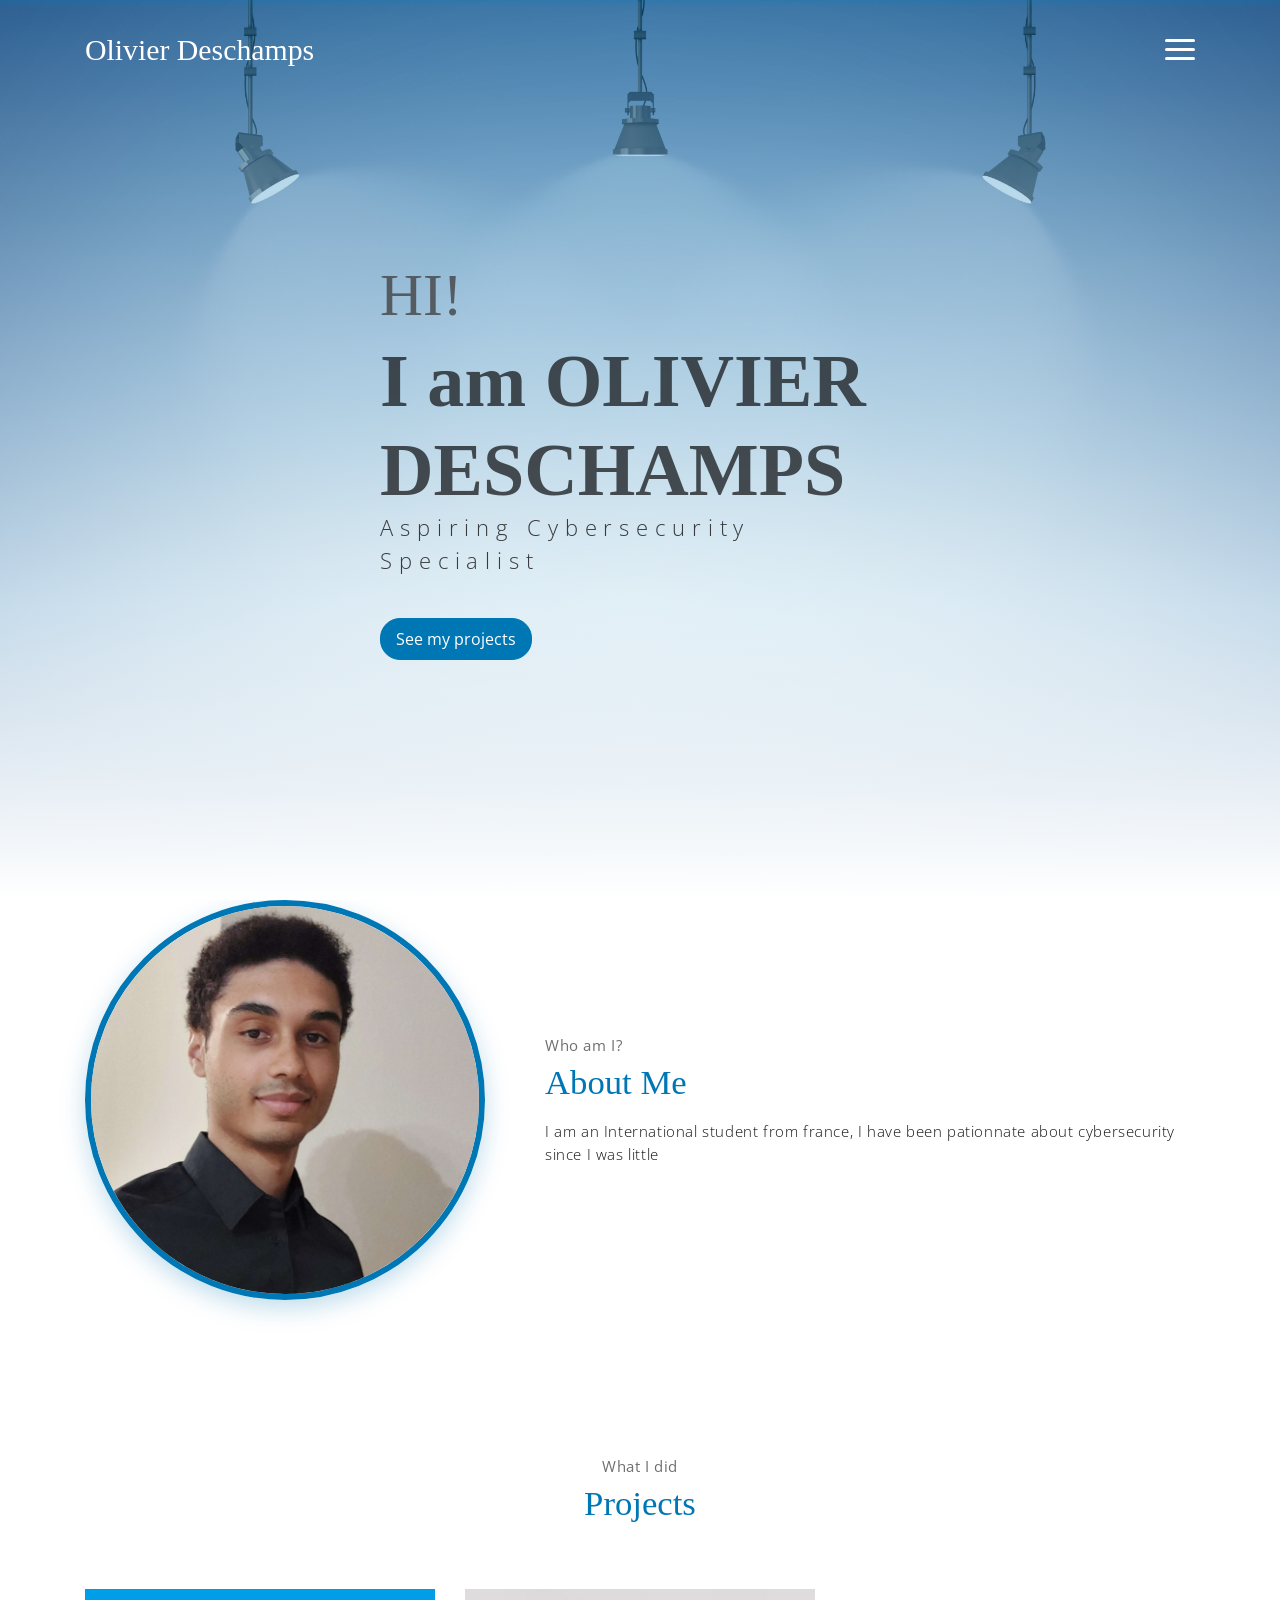
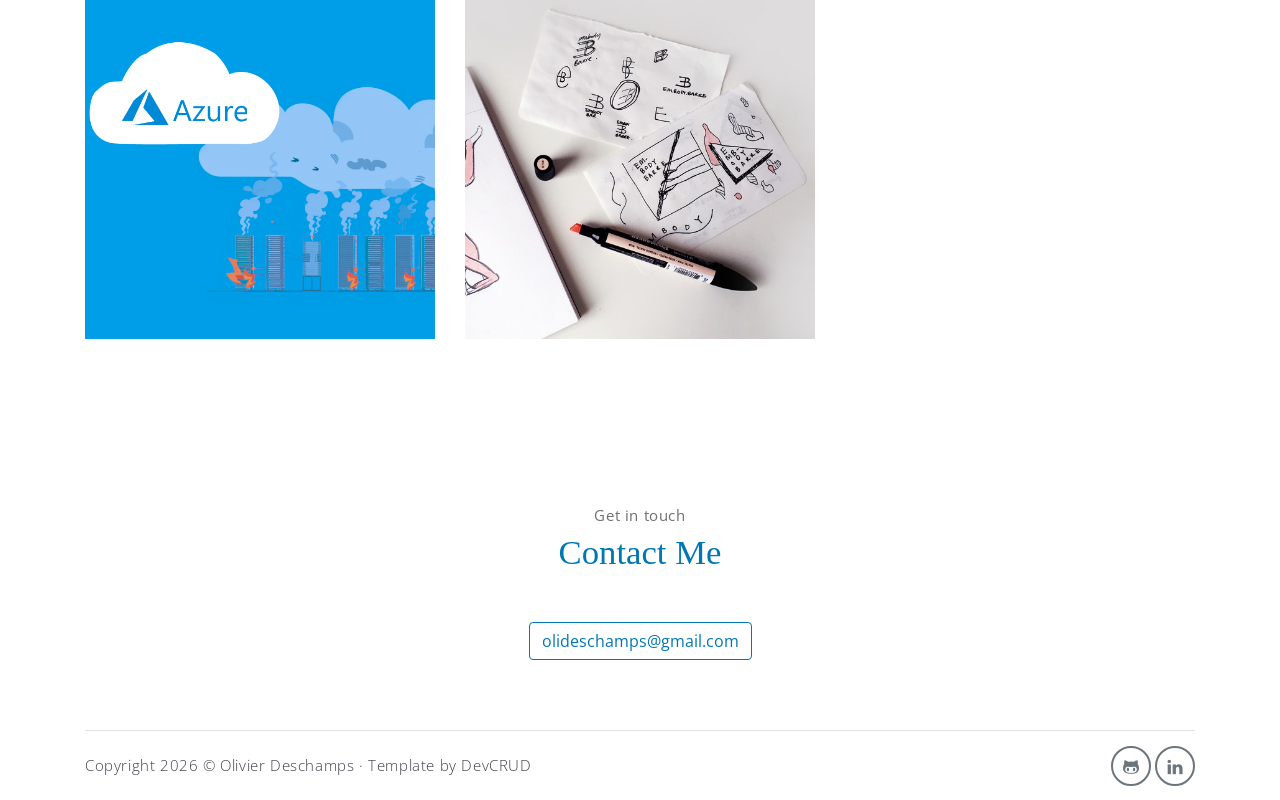
==== commit ae4eef15: "Rough Draft of the Azure DR Project Added More screenshots and Details. Needs Cleanup of Each Sectio" ====
--- a/index.html
+++ b/index.html
@@ -4,7 +4,7 @@
 <head>
     <meta charset="utf-8">
     <meta name="viewport" content="width=device-width, initial-scale=1, shrink-to-fit=no">
-    <meta name="description" content="Portfolio of YOUR NAME">
+    <meta name="description" content="Portfolio of Olivier Deschamps">
     <title>Olivier Deschamps | Portfolio</title>
     <link rel="stylesheet" href="assets/vendors/themify-icons/css/themify-icons.css">
     <link rel="stylesheet" href="assets/css/meyawo.css">
@@ -67,45 +67,23 @@
             <div class="row">
                 <!-- Most recent project first. Copy one block per project. -->
                 <div class="col-md-4">
-                    <a href="projects/Azure_Disaster_Recovery_RTO_and_RPO/index.html" class="portfolio-card">
-                        <img src="assets/imgs/folio-1.jpg" class="portfolio-card-img" alt="Project One">
+                    <a href="projects/Azure_Disaster_Recovery/index.html" class="portfolio-card">
+                        <img src="assets/imgs/Disaster-recovery-azure-min.png" class="portfolio-card-img" alt="Project One">
                         <span class="portfolio-card-overlay">
                             <span class="portfolio-card-caption">
-                                <h4>Project One</h4>
-                                <p class="font-weight-normal">Short description</p>
+                                <h4>Azure Disaster Recovery</h4>
+                                <p class="font-weight-normal">Backup and Replication</p>
                             </span>
                         </span>
                     </a>
                 </div>
                 <div class="col-md-4">
-                    <a href="projects/project-two/index.html" class="portfolio-card">
-                        <img src="assets/imgs/folio-2.jpg" class="portfolio-card-img" alt="Project Two">
+                    <a href="#" class="portfolio-card">
+                        <img src="assets/imgs/folio-1.jpg" class="portfolio-card-img" alt="Project Two">
                         <span class="portfolio-card-overlay">
                             <span class="portfolio-card-caption">
-                                <h4>Project Two</h4>
-                                <p class="font-weight-normal">Short description</p>
-                            </span>
-                        </span>
-                    </a>
-                </div>
-                <div class="col-md-4">
-                    <a href="projects/project-three/index.html" class="portfolio-card">
-                        <img src="assets/imgs/folio-3.jpg" class="portfolio-card-img" alt="Project Three">
-                        <span class="portfolio-card-overlay">
-                            <span class="portfolio-card-caption">
-                                <h4>Project Three</h4>
-                                <p class="font-weight-normal">Short description</p>
-                            </span>
-                        </span>
-                    </a>
-                </div>
-                                <div class="col-md-4">
-                    <a href="projects/project-three/index.html" class="portfolio-card">
-                        <img src="assets/imgs/folio-3.jpg" class="portfolio-card-img" alt="Project Three">
-                        <span class="portfolio-card-overlay">
-                            <span class="portfolio-card-caption">
-                                <h4>Project Three</h4>
-                                <p class="font-weight-normal">Short description</p>
+                                <h4>Future Project are Coming</h4>
+                                <p class="font-weight-normal">I will add more of them as I continue</p>
                             </span>
                         </span>
                     </a>
--- a/assets/css/meyawo.css
+++ b/assets/css/meyawo.css
@@ -11212,10 +11212,19 @@
   position: relative;
   overflow: hidden;
   margin-bottom: 25px;
-}
+  aspect-ratio: 1 / 1;
+}
+
+/* .portfolio-card .portfolio-card-img {
+  width: 100%;
+} */
 
 .portfolio-card .portfolio-card-img {
   width: 100%;
+  height: 100%;
+  object-fit: cover;
+  object-position: 25% center;
+  display: block;
 }
 
 .portfolio-card .portfolio-card-overlay {
